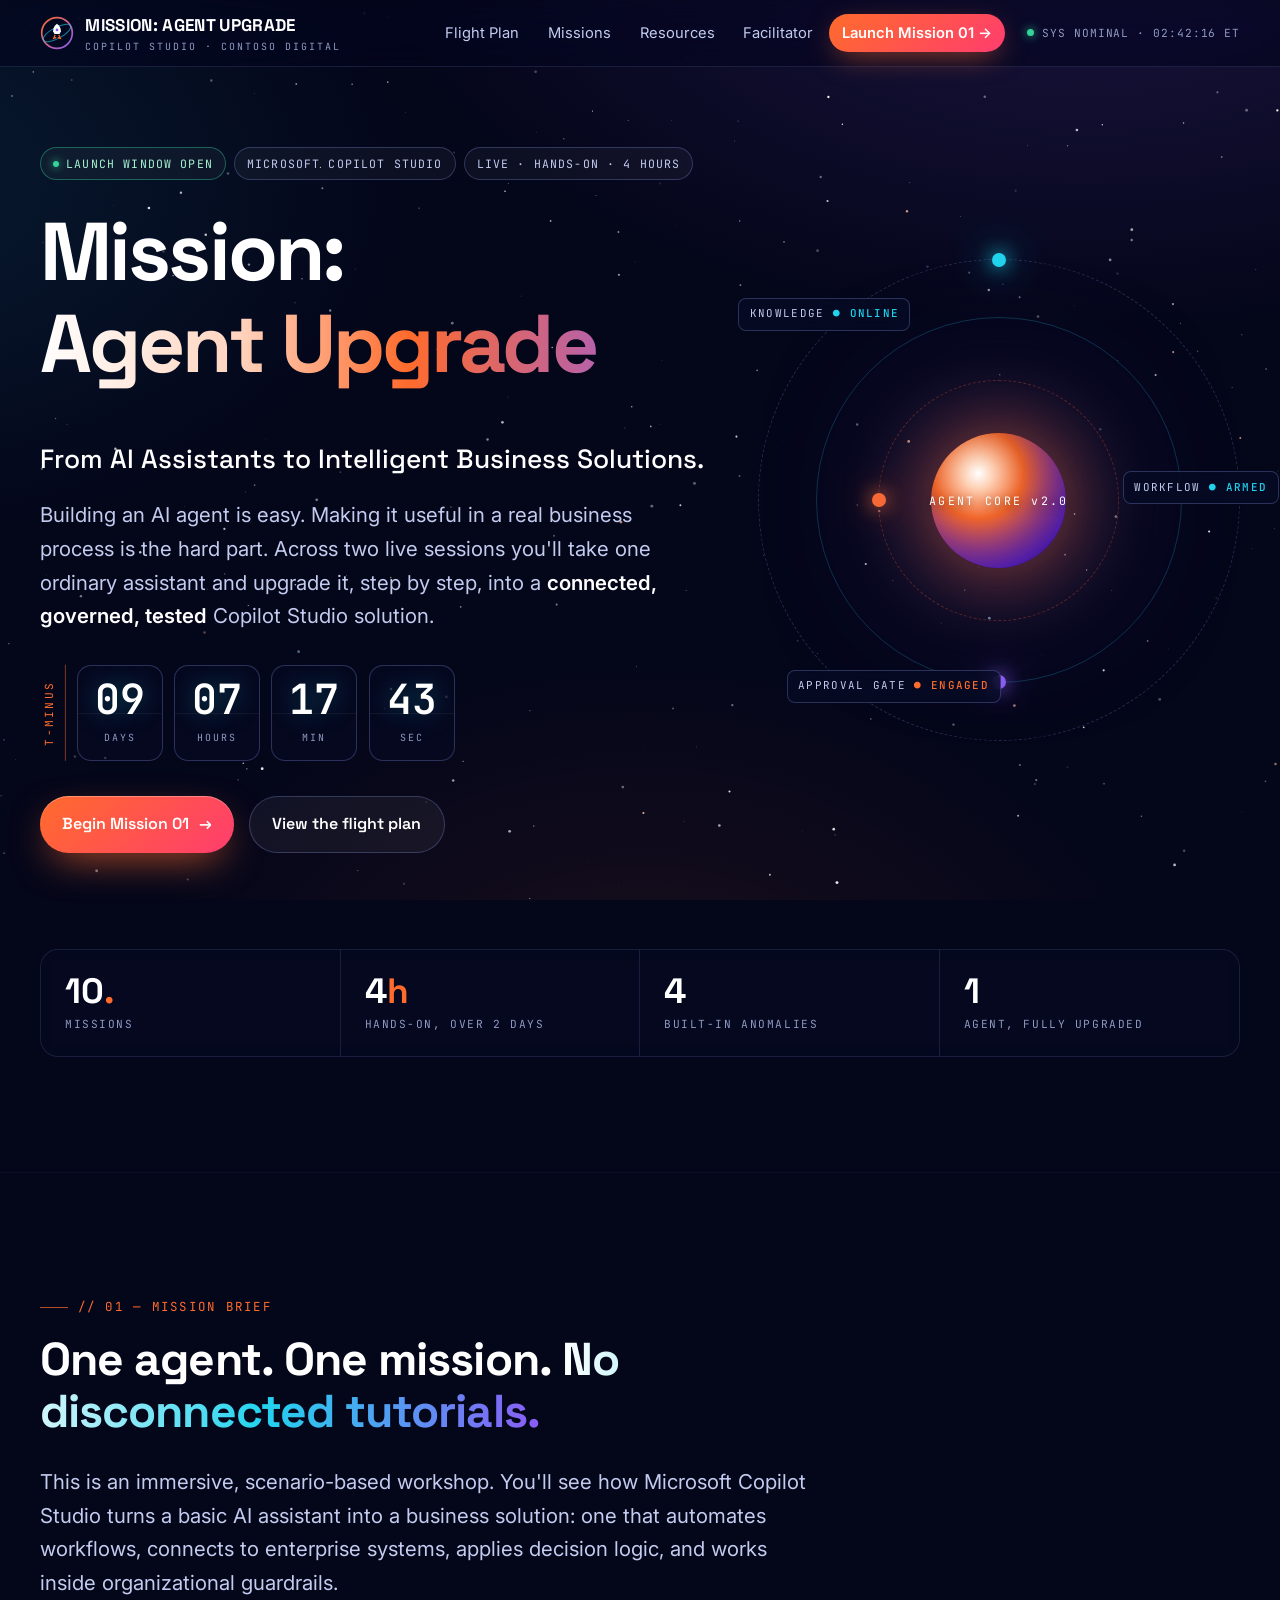
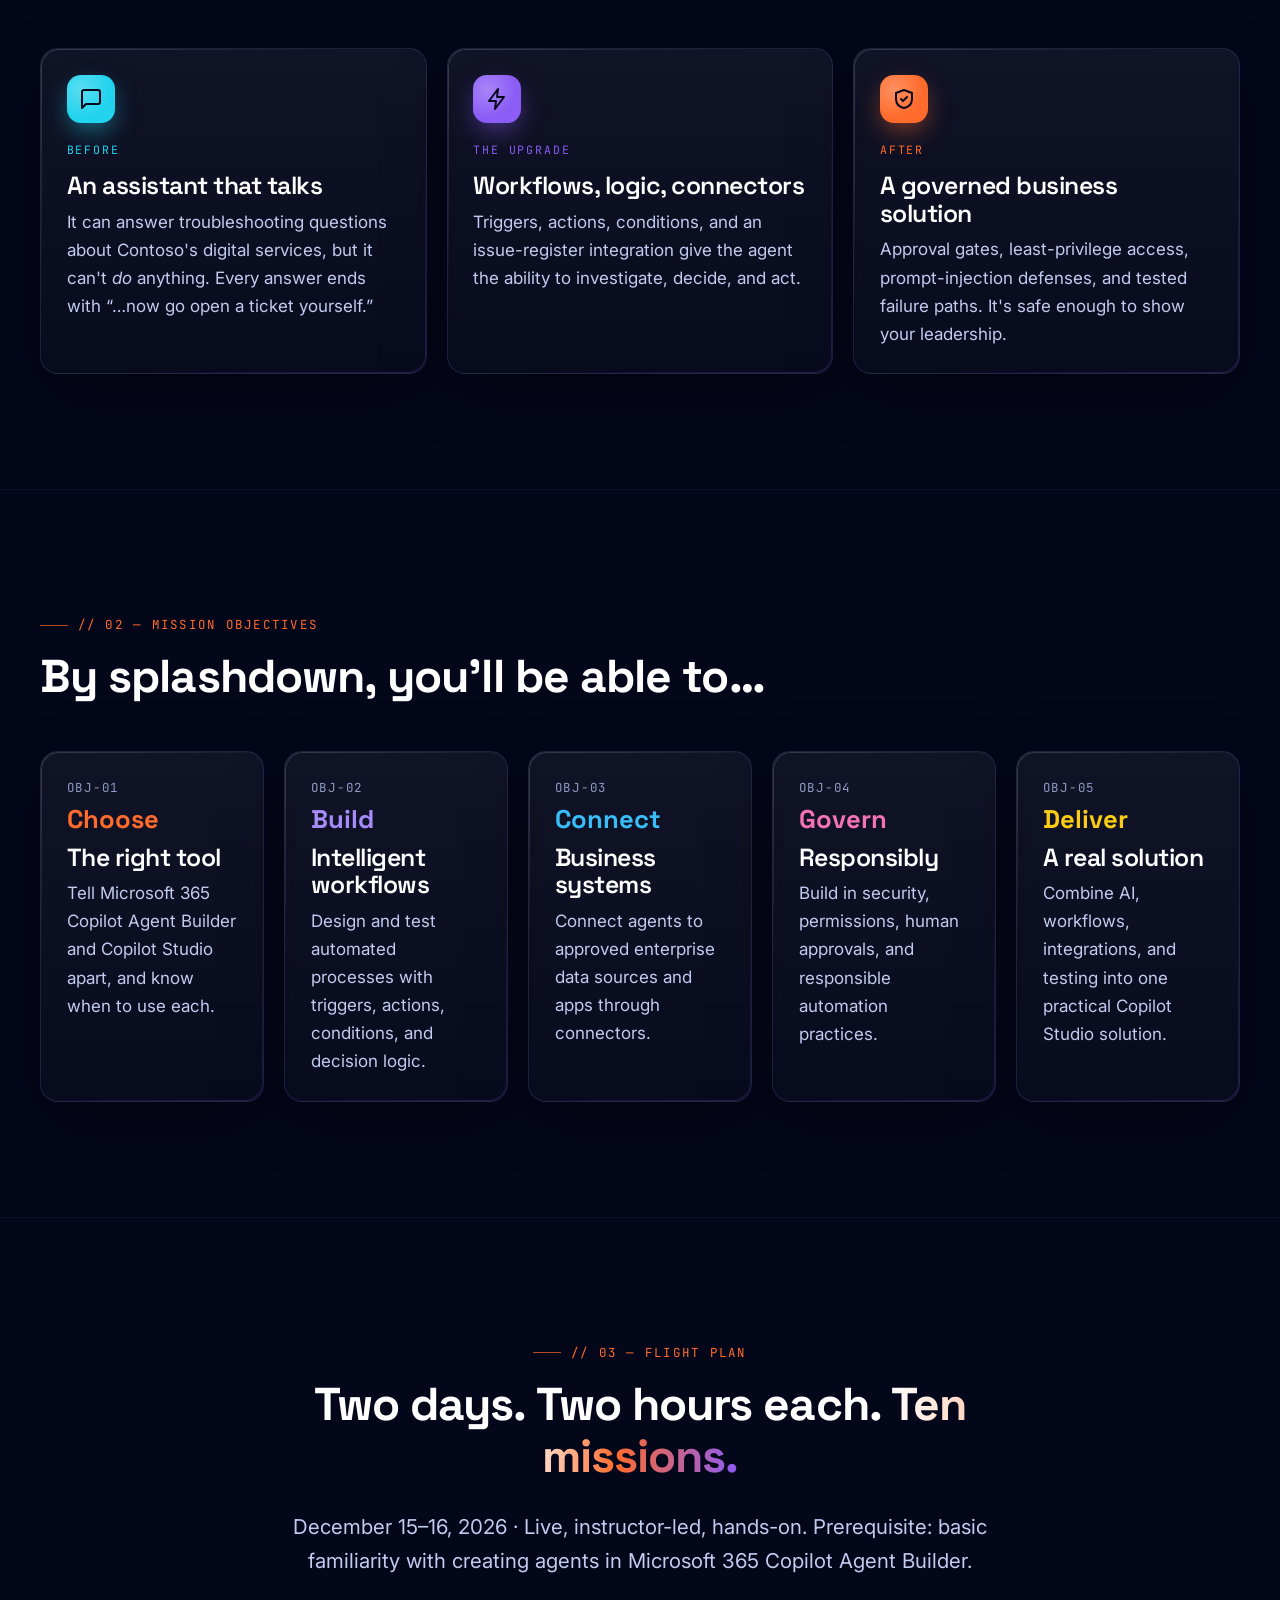
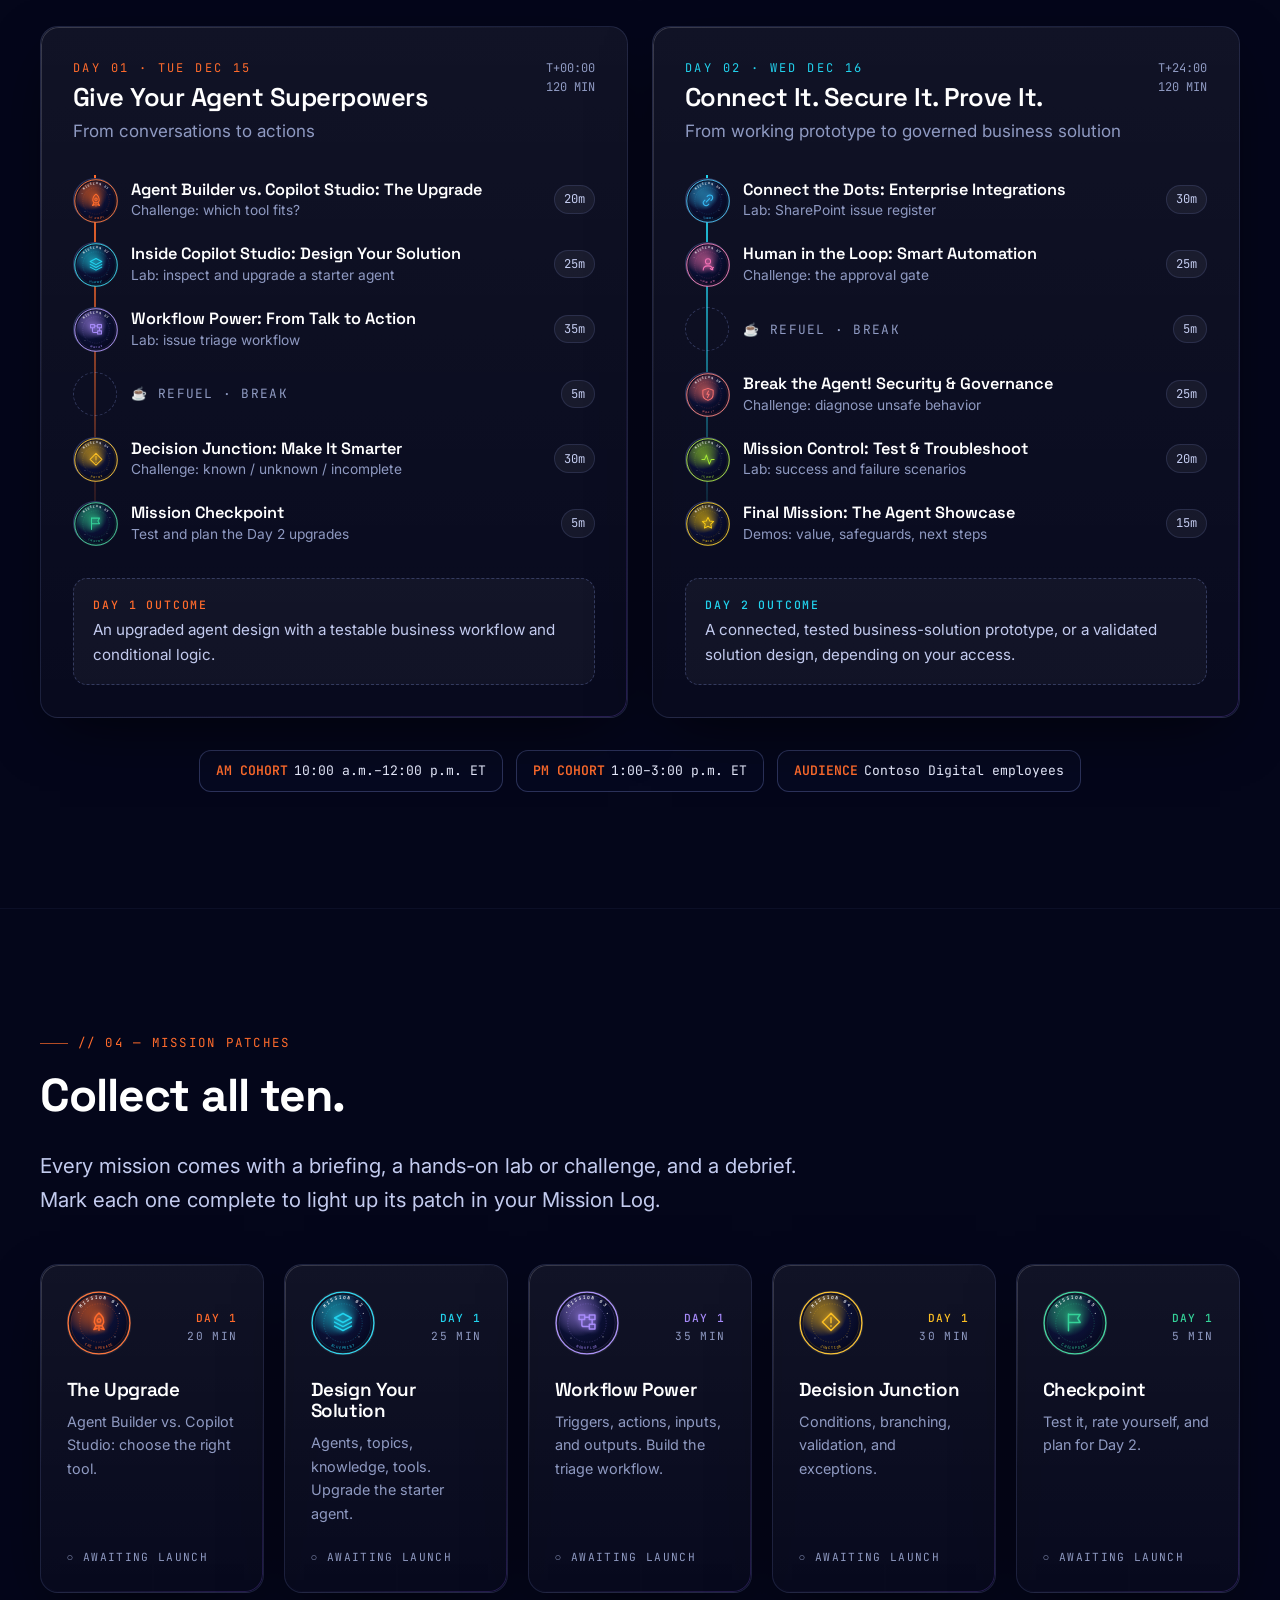
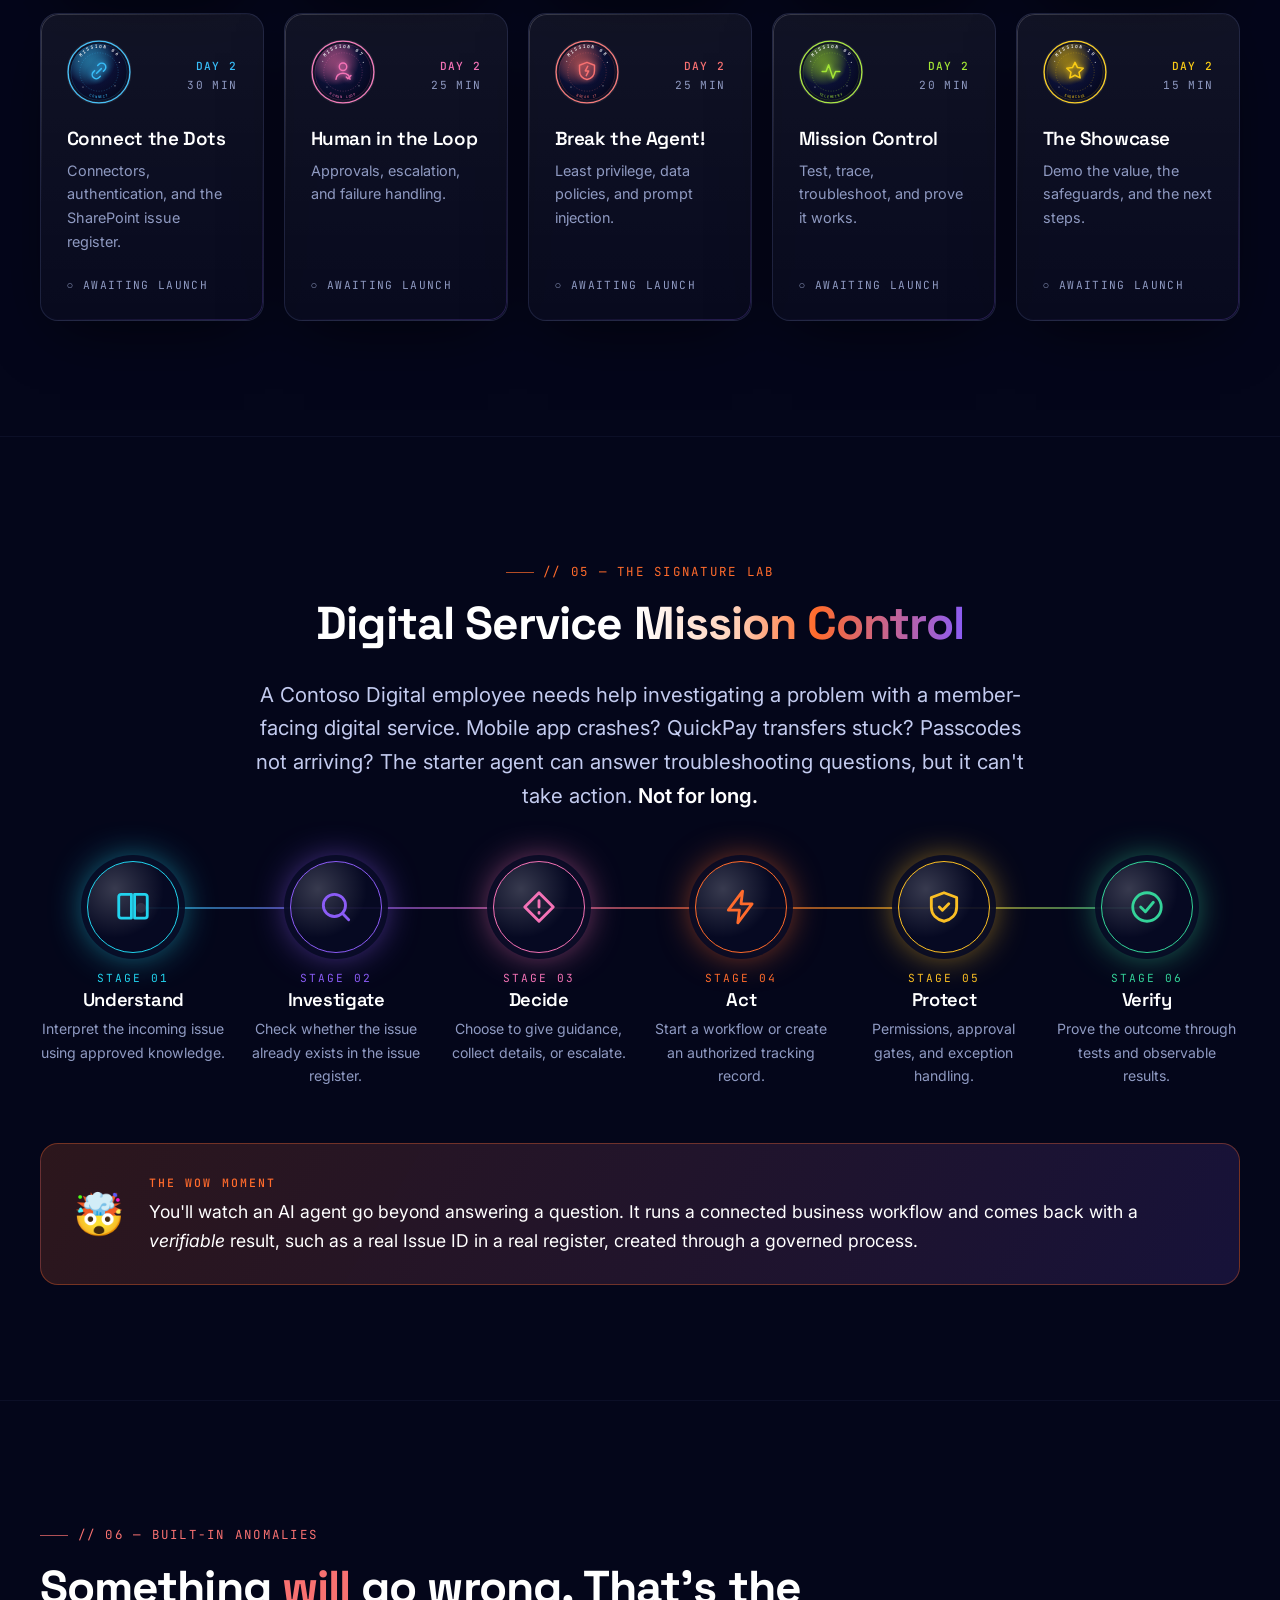
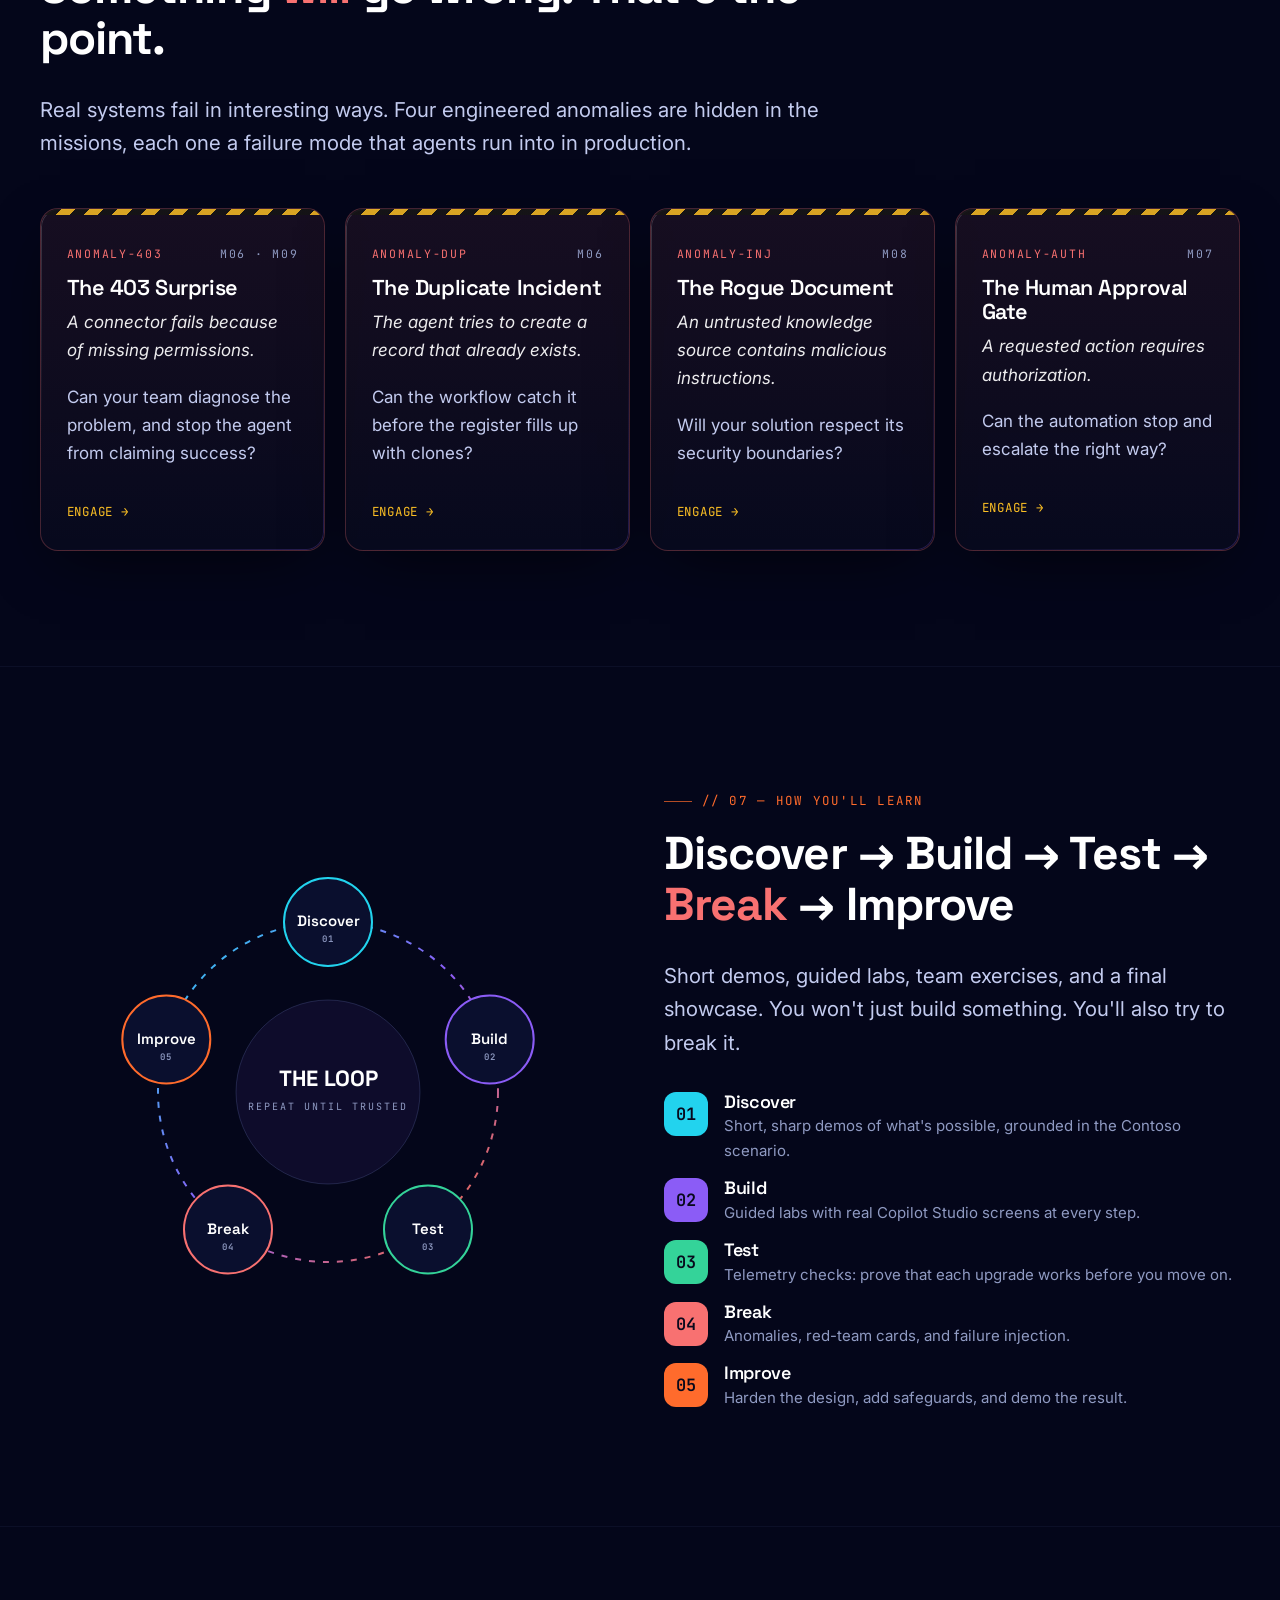
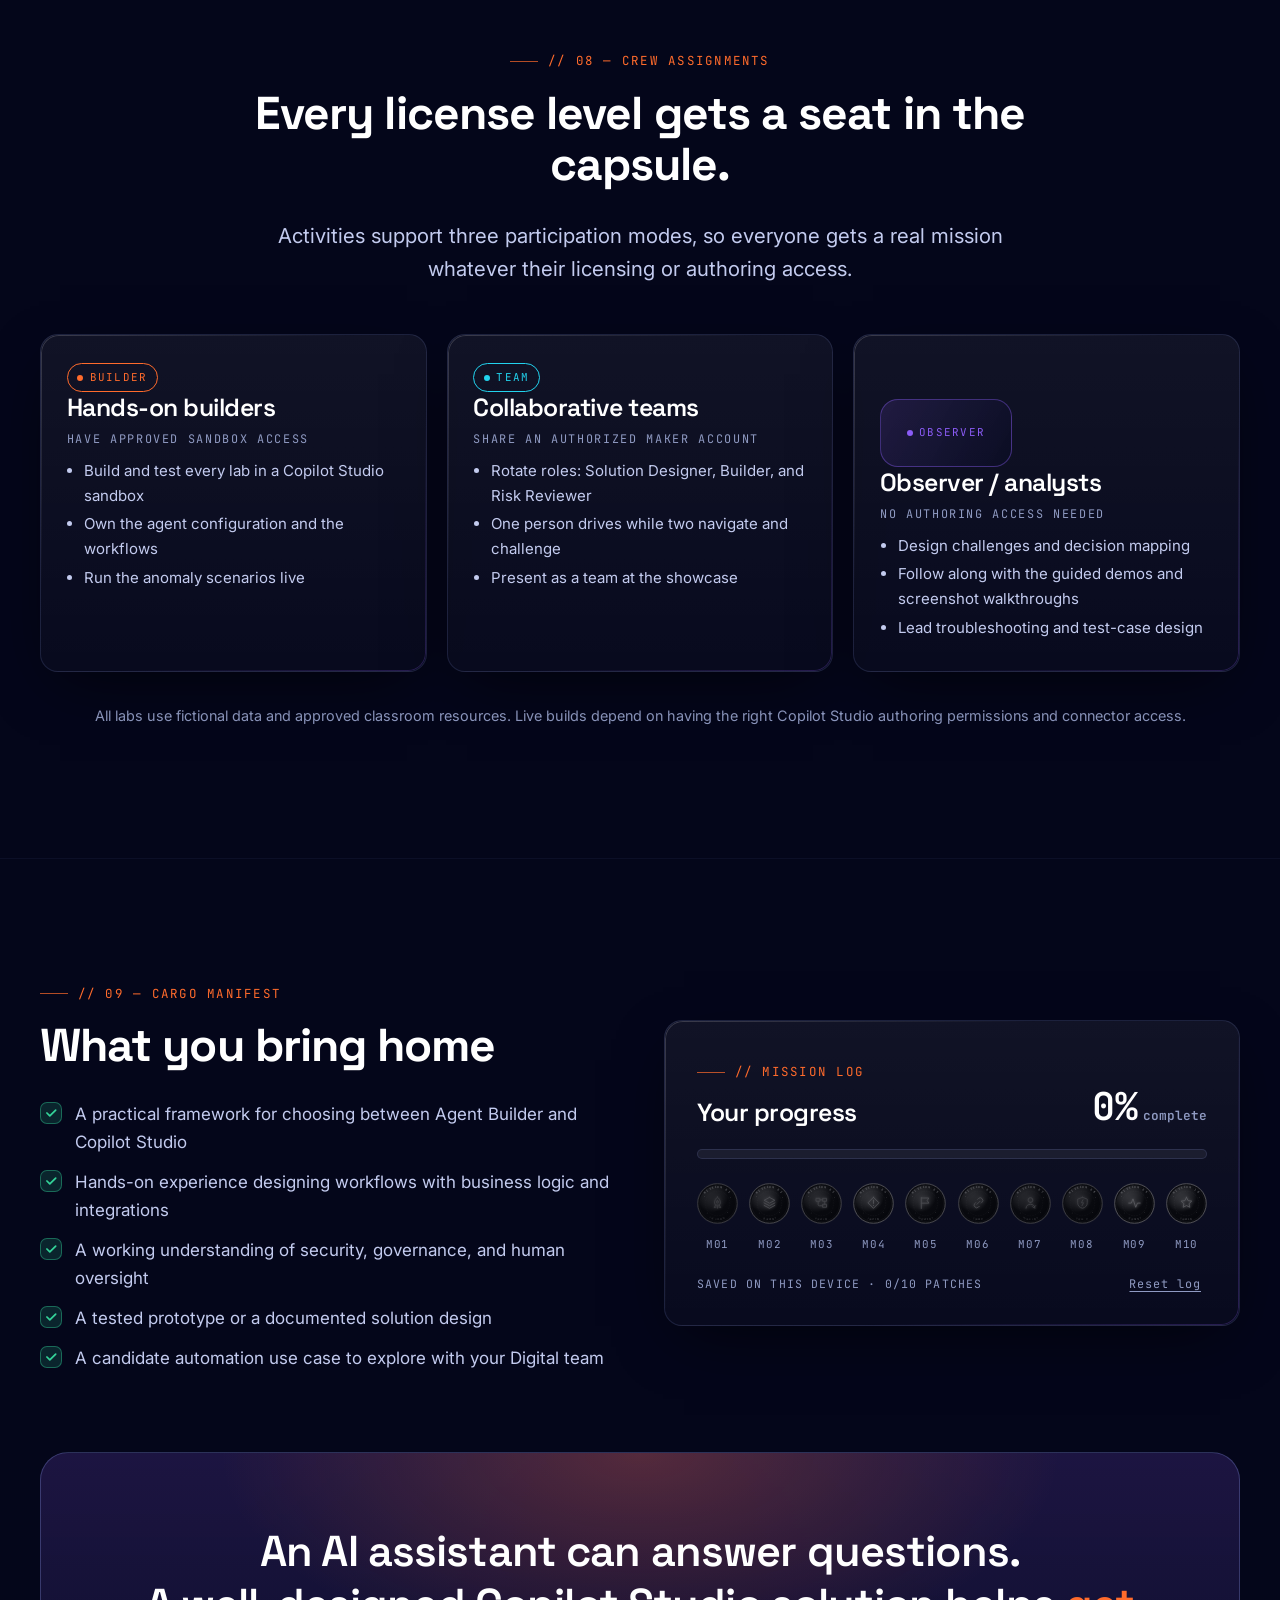
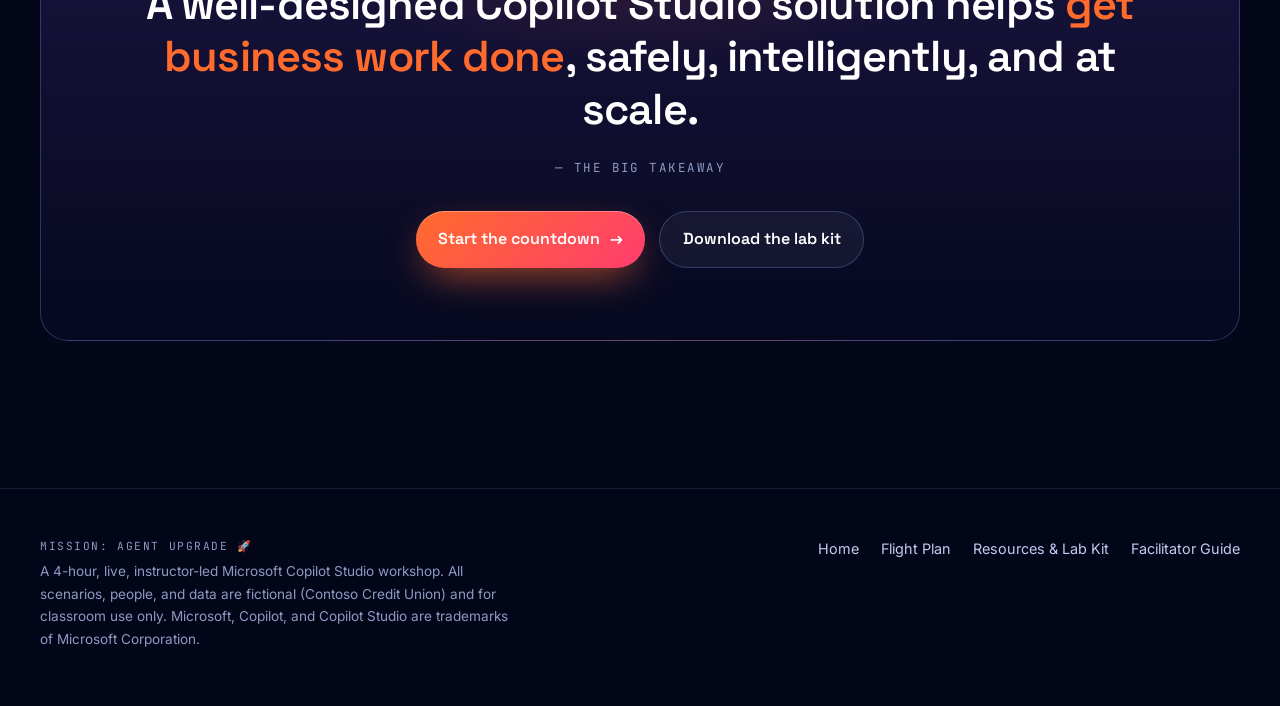
==== index.html @ 7297d904 "Mission: Agent Upgrade - Copilot Studio workshop site with labs, lab kit, and screenshots" ====
<!DOCTYPE html>
<html lang="en" class="no-js">
<head>
<meta charset="utf-8">
<meta name="viewport" content="width=device-width, initial-scale=1">
<title>Mission: Agent Upgrade 🚀 · Microsoft Copilot Studio Workshop</title>
<meta name="description" content="A hands-on, scenario-based Copilot Studio workshop: upgrade a basic AI assistant into a connected, governed business solution.">
<meta property="og:title" content="Mission: Agent Upgrade 🚀 · Microsoft Copilot Studio Workshop">
<meta property="og:description" content="A hands-on, scenario-based Copilot Studio workshop: upgrade a basic AI assistant into a connected, governed business solution.">
<meta property="og:type" content="website">
<meta name="theme-color" content="#04061a">
<link rel="icon" href="assets/img/favicon.svg" type="image/svg+xml">
<link rel="preconnect" href="https://fonts.googleapis.com"><link rel="preconnect" href="https://fonts.gstatic.com" crossorigin><link href="https://fonts.googleapis.com/css2?family=Inter:wght@400;500;600;700&family=JetBrains+Mono:wght@400;500;600&family=Space+Grotesk:wght@500;600;700&display=swap" rel="stylesheet">
<link rel="stylesheet" href="assets/css/style.css">
</head>
<body style="--accent:#ff6b2c">
<a class="skip" href="#main">Skip to content</a>
<canvas id="stars" aria-hidden="true"></canvas>
<header class="topbar"><div class="wrap">
<a class="brand" href="index.html" aria-label="Mission: Agent Upgrade home"><svg viewBox="0 0 40 40" aria-hidden="true"><defs><linearGradient id="bl" x1="0" y1="0" x2="1" y2="1"><stop offset="0" stop-color="#ff6b2c"/><stop offset="1" stop-color="#8b5cf6"/></linearGradient></defs><circle cx="20" cy="20" r="18" fill="none" stroke="url(#bl)" stroke-width="2"/><ellipse cx="20" cy="20" rx="18" ry="6.5" fill="none" stroke="#22d3ee" stroke-opacity=".6" stroke-width="1.2" transform="rotate(-28 20 20)"/><path d="M20 9c3 2 4.6 5.4 4.6 8.8l-1.6 3.4h-6l-1.6-3.4C15.4 14.4 17 11 20 9z" fill="#fff"/><path d="M17.6 22.6 16 26.5l2.6-1M22.4 22.6 24 26.5l-2.6-1" stroke="#ff6b2c" stroke-width="1.4" fill="none" stroke-linecap="round"/><circle cx="20" cy="16.4" r="1.6" fill="#8b5cf6"/></svg>
<span>MISSION: AGENT UPGRADE<small>Copilot Studio · Contoso Digital</small></span></a>
<button class="menu-btn" aria-expanded="false" aria-controls="nav">Menu</button>
<nav class="nav" id="nav"><a href="index.html#flight-plan">Flight Plan</a><a href="index.html#missions">Missions</a><a href="resources.html">Resources</a><a href="facilitator.html">Facilitator</a><a class="cta" href="missions/m01.html">Launch Mission 01 →</a></nav>
<div class="telemetry" aria-hidden="true"><span class="dot"></span><span>SYS NOMINAL</span><span>·</span><span id="met">--:--:-- ET</span></div>
</div></header>
<main id="main">
<!-- ===================== HERO ===================== -->
<section class="hero" id="top">
  <div class="wrap">
    <div>
      <div class="badge-row rv">
        <span class="badge live">Launch window open</span>
        <span class="badge">Microsoft Copilot Studio</span>
        <span class="badge">Live · Hands-on · 4 hours</span>
      </div>
      <h1 class="rv d1"><span class="line">Mission:</span><span class="line grad">Agent Upgrade</span></h1>
      <p class="sub rv d2">From AI Assistants to Intelligent Business Solutions.</p>
      <p class="lead rv d2">Building an AI agent is easy. Making it useful in a real business process is the hard part. Across two live sessions you'll take one ordinary assistant and upgrade it, step by step, into a <strong>connected, governed, tested</strong> Copilot Studio solution.</p>
      <div class="countdown rv d3" aria-label="Countdown to launch, December 15 2026, 10:00 a.m. Eastern">
        <span class="tminus">T-MINUS</span>
        <div class="unit"><span class="num" data-u="d">00</span><span class="lbl">Days</span></div>
        <div class="unit"><span class="num" data-u="h">00</span><span class="lbl">Hours</span></div>
        <div class="unit"><span class="num" data-u="m">00</span><span class="lbl">Min</span></div>
        <div class="unit"><span class="num" data-u="s">00</span><span class="lbl">Sec</span></div>
      </div>
      <div class="btn-row rv d4">
        <a class="btn primary" href="missions/m01.html">Begin Mission 01 <span class="arrow">→</span></a>
        <a class="btn" href="#flight-plan">View the flight plan</a>
      </div>
    </div>
    <div class="hero-visual rv d2" aria-hidden="true">
      <div class="orbit"><span class="sat"></span></div>
      <div class="orbit"><span class="sat"></span></div>
      <div class="orbit"><span class="sat"></span></div>
      <div class="core"></div>
      <div class="core-label">AGENT CORE v2.0</div>
      <div class="hero-tag t1">KNOWLEDGE <b>● ONLINE</b></div>
      <div class="hero-tag t2">WORKFLOW <b>● ARMED</b></div>
      <div class="hero-tag t3">APPROVAL GATE <b>● ENGAGED</b></div>
    </div>
  </div>
</section>

<section class="section" style="padding-top:0">
  <div class="wrap">
    <div class="stats rv">
      <div><div class="big">10<span>.</span></div><div class="lbl">Missions</div></div>
      <div><div class="big">4<span>h</span></div><div class="lbl">Hands-on, over 2 days</div></div>
      <div><div class="big">4</div><div class="lbl">Built-in anomalies</div></div>
      <div><div class="big">1</div><div class="lbl">Agent, fully upgraded</div></div>
    </div>
  </div>
</section>

<!-- ===================== OVERVIEW ===================== -->
<section class="section" id="overview">
  <div class="wrap">
    <div class="sh rv">
      <span class="eyebrow">// 01 — Mission brief</span>
      <h2>One agent. One mission. <span class="grad-cool">No disconnected tutorials.</span></h2>
      <p class="lead">This is an immersive, scenario-based workshop. You'll see how Microsoft Copilot Studio turns a basic AI assistant into a business solution: one that automates workflows, connects to enterprise systems, applies decision logic, and works inside organizational guardrails.</p>
    </div>
    <div class="grid g3">
      <div class="card rv d1" style="--accent:var(--cyan)">
        <div class="icon-chip"><svg viewBox="0 0 24 24" fill="none" stroke="currentColor" stroke-width="2" stroke-linecap="round" stroke-linejoin="round"><path d="M21 15a2 2 0 0 1-2 2H7l-4 4V5a2 2 0 0 1 2-2h14a2 2 0 0 1 2 2z"/></svg></div>
        <span class="kicker">Before</span>
        <h3>An assistant that talks</h3>
        <p>It can answer troubleshooting questions about Contoso's digital services, but it can't <em>do</em> anything. Every answer ends with “…now go open a ticket yourself.”</p>
      </div>
      <div class="card rv d2" style="--accent:var(--violet)">
        <div class="icon-chip"><svg viewBox="0 0 24 24" fill="none" stroke="currentColor" stroke-width="2" stroke-linecap="round" stroke-linejoin="round"><path d="M13 2 4 14h7l-1 8 9-12h-7z"/></svg></div>
        <span class="kicker">The upgrade</span>
        <h3>Workflows, logic, connectors</h3>
        <p>Triggers, actions, conditions, and an issue-register integration give the agent the ability to investigate, decide, and act.</p>
      </div>
      <div class="card rv d3" style="--accent:var(--orange)">
        <div class="icon-chip"><svg viewBox="0 0 24 24" fill="none" stroke="currentColor" stroke-width="2" stroke-linecap="round" stroke-linejoin="round"><path d="M12 3l8 3v6c0 5-3.5 8-8 9-4.5-1-8-4-8-9V6z"/><path d="m9 12 2 2 4-4"/></svg></div>
        <span class="kicker">After</span>
        <h3>A governed business solution</h3>
        <p>Approval gates, least-privilege access, prompt-injection defenses, and tested failure paths. It's safe enough to show your leadership.</p>
      </div>
    </div>
  </div>
</section>

<!-- ===================== OBJECTIVES ===================== -->
<section class="section" id="objectives">
  <div class="wrap">
    <div class="sh rv">
      <span class="eyebrow">// 02 — Mission objectives</span>
      <h2>By splashdown, you'll be able to…</h2>
    </div>
    <div class="grid g5">
      <div class="card objective rv d1" style="--accent:#ff6b2c"><span class="num">OBJ-01</span><span class="verb" style="color:#ff6b2c">Choose</span><h3>The right tool</h3><p>Tell Microsoft 365 Copilot Agent Builder and Copilot Studio apart, and know when to use each.</p></div>
      <div class="card objective rv d2" style="--accent:#a78bfa"><span class="num">OBJ-02</span><span class="verb" style="color:#a78bfa">Build</span><h3>Intelligent workflows</h3><p>Design and test automated processes with triggers, actions, conditions, and decision logic.</p></div>
      <div class="card objective rv d3" style="--accent:#38bdf8"><span class="num">OBJ-03</span><span class="verb" style="color:#38bdf8">Connect</span><h3>Business systems</h3><p>Connect agents to approved enterprise data sources and apps through connectors.</p></div>
      <div class="card objective rv d4" style="--accent:#f472b6"><span class="num">OBJ-04</span><span class="verb" style="color:#f472b6">Govern</span><h3>Responsibly</h3><p>Build in security, permissions, human approvals, and responsible automation practices.</p></div>
      <div class="card objective rv d5" style="--accent:#facc15"><span class="num">OBJ-05</span><span class="verb" style="color:#facc15">Deliver</span><h3>A real solution</h3><p>Combine AI, workflows, integrations, and testing into one practical Copilot Studio solution.</p></div>
    </div>
  </div>
</section>

<!-- ===================== FLIGHT PLAN ===================== -->
<section class="section" id="flight-plan">
  <div class="wrap">
    <div class="sh center rv">
      <span class="eyebrow">// 03 — Flight plan</span>
      <h2>Two days. Two hours each. <span class="grad">Ten missions.</span></h2>
      <p class="lead">December 15–16, 2026 · Live, instructor-led, hands-on. Prerequisite: basic familiarity with creating agents in Microsoft 365 Copilot Agent Builder.</p>
    </div>
    <div class="days">
      <div class="card day rv d1" style="--accent:var(--orange)">
        <div class="day-head"><div><div class="day-num">Day 01 · Tue Dec 15</div><h3>Give Your Agent Superpowers</h3><p class="tagline">From conversations to actions</p></div><div class="day-date">T+00:00<br>120 MIN</div></div>
        <ol class="tl">
          <li data-mission-link="1"><span class="pt" data-patch="1"></span><a href="missions/m01.html">Agent Builder vs. Copilot Studio: The Upgrade<span class="desc">Challenge: which tool fits?</span></a><span class="min">20m</span></li>
          <li data-mission-link="2"><span class="pt" data-patch="2"></span><a href="missions/m02.html">Inside Copilot Studio: Design Your Solution<span class="desc">Lab: inspect and upgrade a starter agent</span></a><span class="min">25m</span></li>
          <li data-mission-link="3"><span class="pt" data-patch="3"></span><a href="missions/m03.html">Workflow Power: From Talk to Action<span class="desc">Lab: issue triage workflow</span></a><span class="min">35m</span></li>
          <li class="brk"><span class="pt"></span><span class="label">☕ Refuel · break</span><span class="min">5m</span></li>
          <li data-mission-link="4"><span class="pt" data-patch="4"></span><a href="missions/m04.html">Decision Junction: Make It Smarter<span class="desc">Challenge: known / unknown / incomplete</span></a><span class="min">30m</span></li>
          <li data-mission-link="5"><span class="pt" data-patch="5"></span><a href="missions/m05.html">Mission Checkpoint<span class="desc">Test and plan the Day 2 upgrades</span></a><span class="min">5m</span></li>
        </ol>
        <div class="outcome"><b>Day 1 outcome</b>An upgraded agent design with a testable business workflow and conditional logic.</div>
      </div>
      <div class="card day rv d2" style="--accent:var(--cyan)">
        <div class="day-head"><div><div class="day-num">Day 02 · Wed Dec 16</div><h3>Connect It. Secure It. Prove It.</h3><p class="tagline">From working prototype to governed business solution</p></div><div class="day-date">T+24:00<br>120 MIN</div></div>
        <ol class="tl">
          <li data-mission-link="6"><span class="pt" data-patch="6"></span><a href="missions/m06.html">Connect the Dots: Enterprise Integrations<span class="desc">Lab: SharePoint issue register</span></a><span class="min">30m</span></li>
          <li data-mission-link="7"><span class="pt" data-patch="7"></span><a href="missions/m07.html">Human in the Loop: Smart Automation<span class="desc">Challenge: the approval gate</span></a><span class="min">25m</span></li>
          <li class="brk"><span class="pt"></span><span class="label">☕ Refuel · break</span><span class="min">5m</span></li>
          <li data-mission-link="8"><span class="pt" data-patch="8"></span><a href="missions/m08.html">Break the Agent! Security &amp; Governance<span class="desc">Challenge: diagnose unsafe behavior</span></a><span class="min">25m</span></li>
          <li data-mission-link="9"><span class="pt" data-patch="9"></span><a href="missions/m09.html">Mission Control: Test &amp; Troubleshoot<span class="desc">Lab: success and failure scenarios</span></a><span class="min">20m</span></li>
          <li data-mission-link="10"><span class="pt" data-patch="10"></span><a href="missions/m10.html">Final Mission: The Agent Showcase<span class="desc">Demos: value, safeguards, next steps</span></a><span class="min">15m</span></li>
        </ol>
        <div class="outcome"><b>Day 2 outcome</b>A connected, tested business-solution prototype, or a validated solution design, depending on your access.</div>
      </div>
    </div>
    <div class="cohorts rv">
      <span class="cohort"><b>AM COHORT</b>10:00 a.m.–12:00 p.m. ET</span>
      <span class="cohort"><b>PM COHORT</b>1:00–3:00 p.m. ET</span>
      <span class="cohort"><b>AUDIENCE</b>Contoso Digital employees</span>
    </div>
  </div>
</section>

<!-- ===================== MISSIONS GRID ===================== -->
<section class="section" id="missions">
  <div class="wrap">
    <div class="sh rv">
      <span class="eyebrow">// 04 — Mission patches</span>
      <h2>Collect all ten.</h2>
      <p class="lead">Every mission comes with a briefing, a hands-on lab or challenge, and a debrief. Mark each one complete to light up its patch in your Mission Log.</p>
    </div>
    <div class="grid g5">
      <a class="card hover mcard rv d1" data-mission-link="1" style="--c:#ff6b2c" href="missions/m01.html"><div class="top"><span data-patch="1"></span><span class="meta"><b>Day 1</b>20 min</span></div><h3>The Upgrade</h3><p>Agent Builder vs. Copilot Studio: choose the right tool.</p><span class="state">○ AWAITING LAUNCH</span></a>
      <a class="card hover mcard rv d2" data-mission-link="2" style="--c:#22d3ee" href="missions/m02.html"><div class="top"><span data-patch="2"></span><span class="meta"><b>Day 1</b>25 min</span></div><h3>Design Your Solution</h3><p>Agents, topics, knowledge, tools. Upgrade the starter agent.</p><span class="state">○ AWAITING LAUNCH</span></a>
      <a class="card hover mcard rv d3" data-mission-link="3" style="--c:#a78bfa" href="missions/m03.html"><div class="top"><span data-patch="3"></span><span class="meta"><b>Day 1</b>35 min</span></div><h3>Workflow Power</h3><p>Triggers, actions, inputs, and outputs. Build the triage workflow.</p><span class="state">○ AWAITING LAUNCH</span></a>
      <a class="card hover mcard rv d4" data-mission-link="4" style="--c:#fbbf24" href="missions/m04.html"><div class="top"><span data-patch="4"></span><span class="meta"><b>Day 1</b>30 min</span></div><h3>Decision Junction</h3><p>Conditions, branching, validation, and exceptions.</p><span class="state">○ AWAITING LAUNCH</span></a>
      <a class="card hover mcard rv d5" data-mission-link="5" style="--c:#34d399" href="missions/m05.html"><div class="top"><span data-patch="5"></span><span class="meta"><b>Day 1</b>5 min</span></div><h3>Checkpoint</h3><p>Test it, rate yourself, and plan for Day 2.</p><span class="state">○ AWAITING LAUNCH</span></a>
      <a class="card hover mcard rv d1" data-mission-link="6" style="--c:#38bdf8" href="missions/m06.html"><div class="top"><span data-patch="6"></span><span class="meta"><b>Day 2</b>30 min</span></div><h3>Connect the Dots</h3><p>Connectors, authentication, and the SharePoint issue register.</p><span class="state">○ AWAITING LAUNCH</span></a>
      <a class="card hover mcard rv d2" data-mission-link="7" style="--c:#f472b6" href="missions/m07.html"><div class="top"><span data-patch="7"></span><span class="meta"><b>Day 2</b>25 min</span></div><h3>Human in the Loop</h3><p>Approvals, escalation, and failure handling.</p><span class="state">○ AWAITING LAUNCH</span></a>
      <a class="card hover mcard rv d3" data-mission-link="8" style="--c:#f87171" href="missions/m08.html"><div class="top"><span data-patch="8"></span><span class="meta"><b>Day 2</b>25 min</span></div><h3>Break the Agent!</h3><p>Least privilege, data policies, and prompt injection.</p><span class="state">○ AWAITING LAUNCH</span></a>
      <a class="card hover mcard rv d4" data-mission-link="9" style="--c:#a3e635" href="missions/m09.html"><div class="top"><span data-patch="9"></span><span class="meta"><b>Day 2</b>20 min</span></div><h3>Mission Control</h3><p>Test, trace, troubleshoot, and prove it works.</p><span class="state">○ AWAITING LAUNCH</span></a>
      <a class="card hover mcard rv d5" data-mission-link="10" style="--c:#facc15" href="missions/m10.html"><div class="top"><span data-patch="10"></span><span class="meta"><b>Day 2</b>15 min</span></div><h3>The Showcase</h3><p>Demo the value, the safeguards, and the next steps.</p><span class="state">○ AWAITING LAUNCH</span></a>
    </div>
  </div>
</section>

<!-- ===================== SIGNATURE LAB ===================== -->
<section class="section" id="signature-lab">
  <div class="wrap">
    <div class="sh center rv">
      <span class="eyebrow">// 05 — The signature lab</span>
      <h2>Digital Service <span class="grad">Mission Control</span></h2>
      <p class="lead">A Contoso Digital employee needs help investigating a problem with a member-facing digital service. Mobile app crashes? QuickPay transfers stuck? Passcodes not arriving? The starter agent can answer troubleshooting questions, but it can't take action. <strong>Not for long.</strong></p>
    </div>
    <div class="path">
      <div class="stage rv d1" style="--c:#22d3ee"><div class="orb"><svg viewBox="0 0 24 24" fill="none" stroke="currentColor" stroke-width="1.8" stroke-linecap="round" stroke-linejoin="round"><path d="M3 5.5A1.5 1.5 0 0 1 4.5 4H11v15H4.5A1.5 1.5 0 0 1 3 17.5zM21 5.5A1.5 1.5 0 0 0 19.5 4H13v15h6.5a1.5 1.5 0 0 0 1.5-1.5z"/></svg></div><div class="n">STAGE 01</div><h4>Understand</h4><p>Interpret the incoming issue using approved knowledge.</p></div>
      <div class="stage rv d2" style="--c:#8b5cf6"><div class="orb"><svg viewBox="0 0 24 24" fill="none" stroke="currentColor" stroke-width="1.8" stroke-linecap="round"><circle cx="11" cy="11" r="7"/><path d="m20 20-4-4"/></svg></div><div class="n">STAGE 02</div><h4>Investigate</h4><p>Check whether the issue already exists in the issue register.</p></div>
      <div class="stage rv d3" style="--c:#f472b6"><div class="orb"><svg viewBox="0 0 24 24" fill="none" stroke="currentColor" stroke-width="1.8" stroke-linejoin="round"><path d="M12 3l9 9-9 9-9-9z"/><path d="M12 8v4M12 15.5v.5" stroke-linecap="round"/></svg></div><div class="n">STAGE 03</div><h4>Decide</h4><p>Choose to give guidance, collect details, or escalate.</p></div>
      <div class="stage rv d4" style="--c:#ff6b2c"><div class="orb"><svg viewBox="0 0 24 24" fill="none" stroke="currentColor" stroke-width="1.8" stroke-linejoin="round"><path d="M13 2 4 14h7l-1 8 9-12h-7z"/></svg></div><div class="n">STAGE 04</div><h4>Act</h4><p>Start a workflow or create an authorized tracking record.</p></div>
      <div class="stage rv d5" style="--c:#fbbf24"><div class="orb"><svg viewBox="0 0 24 24" fill="none" stroke="currentColor" stroke-width="1.8" stroke-linecap="round" stroke-linejoin="round"><path d="M12 3l8 3v6c0 5-3.5 8-8 9-4.5-1-8-4-8-9V6z"/><path d="m9 12 2 2 4-4"/></svg></div><div class="n">STAGE 05</div><h4>Protect</h4><p>Permissions, approval gates, and exception handling.</p></div>
      <div class="stage rv d5" style="--c:#34d399"><div class="orb"><svg viewBox="0 0 24 24" fill="none" stroke="currentColor" stroke-width="1.8" stroke-linecap="round" stroke-linejoin="round"><circle cx="12" cy="12" r="9"/><path d="m8 12 3 3 5-6"/></svg></div><div class="n">STAGE 06</div><h4>Verify</h4><p>Prove the outcome through tests and observable results.</p></div>
    </div>
    <div class="wow rv">
      <div class="burst" aria-hidden="true">🤯</div>
      <p><b>THE WOW MOMENT</b>You'll watch an AI agent go beyond answering a question. It runs a connected business workflow and comes back with a <em>verifiable</em> result, such as a real Issue ID in a real register, created through a governed process.</p>
    </div>
  </div>
</section>

<!-- ===================== ANOMALIES ===================== -->
<section class="section" id="anomalies">
  <div class="wrap">
    <div class="sh rv">
      <span class="eyebrow" style="color:var(--red)">// 06 — Built-in anomalies</span>
      <h2>Something <span style="color:var(--red)">will</span> go wrong. That's the point.</h2>
      <p class="lead">Real systems fail in interesting ways. Four engineered anomalies are hidden in the missions, each one a failure mode that agents run into in production.</p>
    </div>
    <div class="grid g4">
      <a class="card hover anomaly rv d1" href="missions/m09.html#anomaly-403"><span class="hazard"></span><div class="code"><span>ANOMALY-403</span><span>M06 · M09</span></div><h3>The 403 Surprise</h3><p class="q">A connector fails because of missing permissions.</p><p>Can your team diagnose the problem, and stop the agent from claiming success?</p><span class="go">ENGAGE →</span></a>
      <a class="card hover anomaly rv d2" href="missions/m06.html#anomaly-duplicate"><span class="hazard"></span><div class="code"><span>ANOMALY-DUP</span><span>M06</span></div><h3>The Duplicate Incident</h3><p class="q">The agent tries to create a record that already exists.</p><p>Can the workflow catch it before the register fills up with clones?</p><span class="go">ENGAGE →</span></a>
      <a class="card hover anomaly rv d3" href="missions/m08.html#anomaly-rogue"><span class="hazard"></span><div class="code"><span>ANOMALY-INJ</span><span>M08</span></div><h3>The Rogue Document</h3><p class="q">An untrusted knowledge source contains malicious instructions.</p><p>Will your solution respect its security boundaries?</p><span class="go">ENGAGE →</span></a>
      <a class="card hover anomaly rv d4" href="missions/m07.html#anomaly-approval"><span class="hazard"></span><div class="code"><span>ANOMALY-AUTH</span><span>M07</span></div><h3>The Human Approval Gate</h3><p class="q">A requested action requires authorization.</p><p>Can the automation stop and escalate the right way?</p><span class="go">ENGAGE →</span></a>
    </div>
  </div>
</section>

<!-- ===================== METHOD LOOP ===================== -->
<section class="section" id="method">
  <div class="wrap loop-wrap">
    <div class="loop rv" aria-hidden="true">
      <svg viewBox="0 0 460 460">
        <defs><linearGradient id="loopgrad" x1="0" y1="0" x2="1" y2="1"><stop offset="0" stop-color="#22d3ee"/><stop offset=".5" stop-color="#8b5cf6"/><stop offset="1" stop-color="#ff6b2c"/></linearGradient></defs>
        <circle class="ring" cx="230" cy="230" r="170"/>
        <circle cx="230" cy="230" r="92" fill="rgba(139,92,246,.08)" stroke="rgba(150,170,255,.18)"/>
        <text x="230" y="224" text-anchor="middle" font-family="Space Grotesk" font-weight="700" font-size="22" fill="#fff">THE LOOP</text>
        <text x="230" y="248" text-anchor="middle" font-family="JetBrains Mono" font-size="10" letter-spacing="2" fill="#8f9ac2">REPEAT UNTIL TRUSTED</text>
        <g class="node"><circle cx="230" cy="60" r="44" stroke="#22d3ee"/><text x="230" y="64">Discover</text><text class="sub" x="230" y="80">01</text></g>
        <g class="node"><circle cx="391.7" cy="177.5" r="44" stroke="#8b5cf6"/><text x="391.7" y="181.5">Build</text><text class="sub" x="391.7" y="197.5">02</text></g>
        <g class="node"><circle cx="330" cy="367.5" r="44" stroke="#34d399"/><text x="330" y="371.5">Test</text><text class="sub" x="330" y="387.5">03</text></g>
        <g class="node"><circle cx="130" cy="367.5" r="44" stroke="#f87171"/><text x="130" y="371.5">Break</text><text class="sub" x="130" y="387.5">04</text></g>
        <g class="node"><circle cx="68.3" cy="177.5" r="44" stroke="#ff6b2c"/><text x="68.3" y="181.5">Improve</text><text class="sub" x="68.3" y="197.5">05</text></g>
      </svg>
    </div>
    <div>
      <div class="sh rv" style="margin-bottom:2rem">
        <span class="eyebrow">// 07 — How you'll learn</span>
        <h2>Discover → Build → Test → <span style="color:var(--red)">Break</span> → Improve</h2>
        <p class="lead">Short demos, guided labs, team exercises, and a final showcase. You won't just build something. You'll also try to break it.</p>
      </div>
      <ul class="loop-list">
        <li class="rv d1"><span class="n" style="--c:#22d3ee">01</span><div><h4>Discover</h4><p>Short, sharp demos of what's possible, grounded in the Contoso scenario.</p></div></li>
        <li class="rv d2"><span class="n" style="--c:#8b5cf6">02</span><div><h4>Build</h4><p>Guided labs with real Copilot Studio screens at every step.</p></div></li>
        <li class="rv d3"><span class="n" style="--c:#34d399">03</span><div><h4>Test</h4><p>Telemetry checks: prove that each upgrade works before you move on.</p></div></li>
        <li class="rv d4"><span class="n" style="--c:#f87171">04</span><div><h4>Break</h4><p>Anomalies, red-team cards, and failure injection.</p></div></li>
        <li class="rv d5"><span class="n" style="--c:#ff6b2c">05</span><div><h4>Improve</h4><p>Harden the design, add safeguards, and demo the result.</p></div></li>
      </ul>
    </div>
  </div>
</section>

<!-- ===================== MODES ===================== -->
<section class="section" id="modes">
  <div class="wrap">
    <div class="sh center rv">
      <span class="eyebrow">// 08 — Crew assignments</span>
      <h2>Every license level gets a seat in the capsule.</h2>
      <p class="lead">Activities support three participation modes, so everyone gets a real mission whatever their licensing or authoring access.</p>
    </div>
    <div class="grid g3">
      <div class="card mode rv d1" style="--accent:var(--orange)"><span class="mode-badge builder">Builder</span><h3>Hands-on builders</h3><div class="who">Have approved sandbox access</div><ul><li>Build and test every lab in a Copilot Studio sandbox</li><li>Own the agent configuration and the workflows</li><li>Run the anomaly scenarios live</li></ul></div>
      <div class="card mode rv d2" style="--accent:var(--cyan)"><span class="mode-badge team">Team</span><h3>Collaborative teams</h3><div class="who">Share an authorized maker account</div><ul><li>Rotate roles: Solution Designer, Builder, and Risk Reviewer</li><li>One person drives while two navigate and challenge</li><li>Present as a team at the showcase</li></ul></div>
      <div class="card mode rv d3" style="--accent:var(--violet)"><span class="mode-badge observer">Observer</span><h3>Observer / analysts</h3><div class="who">No authoring access needed</div><ul><li>Design challenges and decision mapping</li><li>Follow along with the guided demos and screenshot walkthroughs</li><li>Lead troubleshooting and test-case design</li></ul></div>
    </div>
    <p class="center muted rv" style="margin-top:2rem;font-size:.9rem">All labs use fictional data and approved classroom resources. Live builds depend on having the right Copilot Studio authoring permissions and connector access.</p>
  </div>
</section>

<!-- ===================== TAKEAWAYS ===================== -->
<section class="section" id="takeaways">
  <div class="wrap">
    <div class="grid g2" style="align-items:center;gap:3rem">
      <div class="rv">
        <span class="eyebrow">// 09 — Cargo manifest</span>
        <h2>What you bring home</h2>
        <ul class="checklist">
          <li>A practical framework for choosing between Agent Builder and Copilot Studio</li>
          <li>Hands-on experience designing workflows with business logic and integrations</li>
          <li>A working understanding of security, governance, and human oversight</li>
          <li>A tested prototype or a documented solution design</li>
          <li>A candidate automation use case to explore with your Digital team</li>
        </ul>
      </div>
      <div class="card mlog rv d2" id="mission-log">
        <div class="mlog-head"><div><span class="eyebrow">// Mission log</span><h3>Your progress</h3></div><div class="pct"><span data-progress-pct>0</span>%<small>complete</small></div></div>
        <div class="bar"><i data-progress-bar></i></div>
        <div class="mlog-grid">
          <a href="missions/m01.html" data-mission-link="1"><span data-patch="1"></span>M01</a>
          <a href="missions/m02.html" data-mission-link="2"><span data-patch="2"></span>M02</a>
          <a href="missions/m03.html" data-mission-link="3"><span data-patch="3"></span>M03</a>
          <a href="missions/m04.html" data-mission-link="4"><span data-patch="4"></span>M04</a>
          <a href="missions/m05.html" data-mission-link="5"><span data-patch="5"></span>M05</a>
          <a href="missions/m06.html" data-mission-link="6"><span data-patch="6"></span>M06</a>
          <a href="missions/m07.html" data-mission-link="7"><span data-patch="7"></span>M07</a>
          <a href="missions/m08.html" data-mission-link="8"><span data-patch="8"></span>M08</a>
          <a href="missions/m09.html" data-mission-link="9"><span data-patch="9"></span>M09</a>
          <a href="missions/m10.html" data-mission-link="10"><span data-patch="10"></span>M10</a>
        </div>
        <div class="mlog-actions"><span class="muted mono" style="font-size:.72rem;letter-spacing:.1em">SAVED ON THIS DEVICE · <span data-progress-count>0</span>/10 PATCHES</span><button class="linkbtn" data-reset-progress>Reset log</button></div>
      </div>
    </div>
    <div class="quote rv" style="margin-top:5rem">
      <blockquote>An AI assistant can answer questions.<br>A well-designed Copilot Studio solution helps <em>get business work done</em>, safely, intelligently, and at scale.</blockquote>
      <cite>— The big takeaway</cite>
      <div class="btn-row" style="justify-content:center;margin-top:2rem"><a class="btn primary" href="missions/m01.html">Start the countdown <span class="arrow">→</span></a><a class="btn" href="resources.html">Download the lab kit</a></div>
    </div>
  </div>
</section>

</main>
<footer class="footer"><div class="wrap">
<div><div class="sig">Mission: Agent Upgrade 🚀</div><p>A 4-hour, live, instructor-led Microsoft Copilot Studio workshop. All scenarios, people, and data are fictional (Contoso Credit Union) and for classroom use only. Microsoft, Copilot, and Copilot Studio are trademarks of Microsoft Corporation.</p></div>
<nav aria-label="Footer"><a href="index.html">Home</a><a href="index.html#flight-plan">Flight Plan</a><a href="resources.html">Resources & Lab Kit</a><a href="facilitator.html">Facilitator Guide</a></nav>
</div></footer>
<script src="assets/js/main.js"></script>
</body>
</html>
---- assets/css/style.css ----
/* ==========================================================================
   MISSION: AGENT UPGRADE — design system
   Deep-space mission-control aesthetic. No build step.
   ========================================================================== */
:root{
  --bg:#04061a;
  --bg-2:#070b24;
  --bg-3:#0c1236;
  --panel:rgba(255,255,255,.035);
  --panel-2:rgba(255,255,255,.06);
  --line:rgba(150,170,255,.14);
  --line-2:rgba(150,170,255,.26);
  --text:#e8ecff;
  --text-2:#c3cbef;
  --muted:#8f9ac2;
  --orange:#ff6b2c;
  --orange-2:#ff9a5c;
  --cyan:#22d3ee;
  --violet:#8b5cf6;
  --pink:#f472b6;
  --green:#34d399;
  --amber:#fbbf24;
  --red:#f87171;
  --accent:var(--orange);
  --radius:18px;
  --radius-sm:12px;
  --shadow:0 20px 60px -20px rgba(0,0,0,.7);
  --glow:0 0 0 1px rgba(255,255,255,.04), 0 30px 80px -30px rgba(139,92,246,.45);
  --display:"Space Grotesk",ui-sans-serif,system-ui,sans-serif;
  --body:"Inter",ui-sans-serif,system-ui,-apple-system,"Segoe UI",sans-serif;
  --mono:"JetBrains Mono",ui-monospace,SFMono-Regular,Menlo,monospace;
  --maxw:1200px;
}
*,*::before,*::after{box-sizing:border-box}
html{scroll-behavior:smooth;-webkit-text-size-adjust:100%}
body{
  margin:0;background:var(--bg);color:var(--text);font-family:var(--body);
  font-size:17px;line-height:1.65;overflow-x:hidden;
  background-image:
    radial-gradient(1200px 700px at 85% -10%, rgba(139,92,246,.18), transparent 60%),
    radial-gradient(900px 600px at -10% 20%, rgba(34,211,238,.10), transparent 60%),
    radial-gradient(900px 700px at 50% 120%, rgba(255,107,44,.10), transparent 60%);
  background-attachment:fixed;
}
img{max-width:100%;display:block}
a{color:var(--cyan);text-decoration:none}
a:hover{color:#7ee8f7}
::selection{background:rgba(255,107,44,.35);color:#fff}
#stars{position:fixed;inset:0;width:100%;height:100%;z-index:-1;pointer-events:none}
.skip{position:absolute;left:-999px;top:0;background:var(--orange);color:#000;padding:.6rem 1rem;z-index:999;border-radius:0 0 10px 0}
.skip:focus{left:0}
:focus-visible{outline:2px solid var(--cyan);outline-offset:3px;border-radius:6px}

/* ---------- typography ---------- */
h1,h2,h3,h4{font-family:var(--display);line-height:1.12;letter-spacing:-.02em;margin:0 0 .6em;color:#fff}
h1{font-size:clamp(2.6rem,6.4vw,5.6rem);font-weight:700;letter-spacing:-.035em}
h2{font-size:clamp(1.9rem,3.6vw,3rem);font-weight:700}
h3{font-size:clamp(1.25rem,2vw,1.55rem);font-weight:600}
h4{font-size:1.12rem;font-weight:600}
p{margin:0 0 1.1em;color:var(--text-2)}
strong{color:#fff;font-weight:600}
code,kbd,.mono{font-family:var(--mono)}
code{font-size:.86em;background:rgba(139,92,246,.14);border:1px solid rgba(139,92,246,.28);padding:.08em .4em;border-radius:6px;color:#e4dcff}
kbd{font-size:.82em;background:linear-gradient(#1a2150,#11163a);border:1px solid var(--line-2);border-bottom-width:3px;border-radius:7px;padding:.05em .45em;color:#fff;white-space:nowrap}
.ui{font-family:var(--body);font-weight:600;font-size:.92em;color:#fff;background:rgba(255,255,255,.07);border:1px solid var(--line-2);padding:.08em .5em;border-radius:7px;white-space:nowrap}
.ui::before{content:"";display:inline-block;width:6px;height:6px;border-radius:50%;background:var(--accent);margin-right:.4em;vertical-align:middle;transform:translateY(-1px);box-shadow:0 0 8px var(--accent)}
.grad{background:linear-gradient(92deg,#fff 0%,#ffd3bd 30%,var(--orange) 55%,var(--violet) 100%);-webkit-background-clip:text;background-clip:text;color:transparent}
.grad-cool{background:linear-gradient(92deg,#fff,var(--cyan) 50%,var(--violet));-webkit-background-clip:text;background-clip:text;color:transparent}
.eyebrow{display:inline-flex;align-items:center;gap:.6rem;font-family:var(--mono);font-size:.78rem;letter-spacing:.18em;text-transform:uppercase;color:var(--accent);margin-bottom:1rem}
.eyebrow::before{content:"";width:28px;height:1px;background:currentColor;opacity:.7}
.lead{font-size:clamp(1.08rem,1.6vw,1.3rem);color:var(--text-2);max-width:62ch}
.muted{color:var(--muted)}
.center{text-align:center}
.center .lead{margin-inline:auto}

/* ---------- layout ---------- */
.wrap{width:min(var(--maxw),100% - 2.5rem);margin-inline:auto}
.section{padding:clamp(4.5rem,9vw,8rem) 0;position:relative}
.section + .section{border-top:1px solid rgba(150,170,255,.06)}
.grid{display:grid;gap:1.25rem}
.g2{grid-template-columns:repeat(2,1fr)}
.g3{grid-template-columns:repeat(3,1fr)}
.g4{grid-template-columns:repeat(4,1fr)}
.g5{grid-template-columns:repeat(5,1fr)}
@media (max-width:1000px){.g4,.g5{grid-template-columns:repeat(2,1fr)}.g3{grid-template-columns:repeat(2,1fr)}}
@media (max-width:680px){.g2,.g3,.g4,.g5{grid-template-columns:1fr}}

/* ---------- top bar ---------- */
.topbar{position:sticky;top:0;z-index:50;backdrop-filter:blur(16px) saturate(140%);-webkit-backdrop-filter:blur(16px) saturate(140%);background:rgba(4,6,26,.62);border-bottom:1px solid var(--line)}
.topbar .wrap{display:flex;align-items:center;gap:1.4rem;height:66px}
.brand{display:flex;align-items:center;gap:.7rem;color:#fff;font-family:var(--display);font-weight:700;letter-spacing:.02em;white-space:nowrap}
.brand svg{width:34px;height:34px}
.brand small{display:block;font-family:var(--mono);font-weight:400;font-size:.62rem;letter-spacing:.2em;color:var(--muted);text-transform:uppercase}
.nav{display:flex;gap:.2rem;margin-left:auto;align-items:center}
.nav a{color:var(--text-2);font-size:.92rem;padding:.45rem .8rem;border-radius:999px;transition:.2s}
.nav a:hover,.nav a[aria-current=page]{color:#fff;background:rgba(255,255,255,.07)}
.nav .cta{background:linear-gradient(135deg,var(--orange),#ff3d6e);color:#fff;font-weight:600;box-shadow:0 8px 30px -8px rgba(255,107,44,.7)}
.nav .cta:hover{filter:brightness(1.1);color:#fff;background:linear-gradient(135deg,var(--orange),#ff3d6e)}
.telemetry{font-family:var(--mono);font-size:.7rem;color:var(--muted);letter-spacing:.08em;display:flex;align-items:center;gap:.5rem;white-space:nowrap}
.telemetry .dot{width:7px;height:7px;border-radius:50%;background:var(--green);box-shadow:0 0 10px var(--green);animation:blink 2s infinite}
.menu-btn{display:none;margin-left:auto;background:none;border:1px solid var(--line-2);color:#fff;border-radius:10px;padding:.4rem .7rem;font:inherit;cursor:pointer}
@media (max-width:1080px){.telemetry{display:none}}
@media (max-width:860px){
  .menu-btn{display:block}
  .nav{display:none;position:absolute;top:66px;left:0;right:0;flex-direction:column;align-items:stretch;background:rgba(4,6,26,.97);border-bottom:1px solid var(--line);padding:1rem}
  .nav.open{display:flex}
}
@keyframes blink{50%{opacity:.35}}

/* ---------- buttons ---------- */
.btn{display:inline-flex;align-items:center;gap:.6rem;font-family:var(--display);font-weight:600;font-size:1rem;padding:.9rem 1.4rem;border-radius:999px;border:1px solid var(--line-2);color:#fff;background:rgba(255,255,255,.05);cursor:pointer;transition:transform .2s, box-shadow .2s, background .2s;text-decoration:none}
.btn:hover{transform:translateY(-2px);color:#fff;background:rgba(255,255,255,.09)}
.btn.primary{border:0;background:linear-gradient(135deg,var(--orange) 0%,#ff3d6e 100%);box-shadow:0 14px 40px -12px rgba(255,107,44,.8), inset 0 1px 0 rgba(255,255,255,.3)}
.btn.primary:hover{box-shadow:0 18px 50px -10px rgba(255,107,44,.95)}
.btn .arrow{transition:transform .2s}
.btn:hover .arrow{transform:translateX(4px)}
.btn-row{display:flex;gap:.9rem;flex-wrap:wrap}

/* ---------- glass cards ---------- */
.card{position:relative;background:linear-gradient(180deg,rgba(255,255,255,.055),rgba(255,255,255,.02));border:1px solid var(--line);border-radius:var(--radius);padding:1.6rem;box-shadow:var(--shadow);overflow:hidden;transition:transform .3s, border-color .3s, box-shadow .3s}
.card::before{content:"";position:absolute;inset:0;border-radius:inherit;padding:1px;background:linear-gradient(140deg,rgba(255,255,255,.18),transparent 40%,transparent 60%,rgba(139,92,246,.25));-webkit-mask:linear-gradient(#000 0 0) content-box,linear-gradient(#000 0 0);-webkit-mask-composite:xor;mask-composite:exclude;pointer-events:none}
a.card,.card.hover{color:inherit}
a.card:hover,.card.hover:hover{transform:translateY(-4px);border-color:var(--line-2);box-shadow:var(--glow)}
.card h3{margin-bottom:.5rem}
.card p:last-child{margin-bottom:0}
.card .kicker{font-family:var(--mono);font-size:.72rem;letter-spacing:.16em;text-transform:uppercase;color:var(--accent);margin-bottom:.8rem;display:block}
.icon-chip{width:48px;height:48px;border-radius:14px;display:grid;place-items:center;background:radial-gradient(circle at 30% 30%,rgba(255,255,255,.25),transparent 60%),var(--accent);color:#08091c;margin-bottom:1.1rem;box-shadow:0 10px 30px -10px var(--accent)}
.icon-chip svg{width:24px;height:24px}

/* ---------- hero ---------- */
.hero{position:relative;min-height:min(calc(100vh - 66px),940px);display:flex;align-items:center;padding:5rem 0 6rem;overflow:hidden}
.hero .wrap{position:relative;z-index:2;display:grid;grid-template-columns:1.25fr .9fr;gap:3rem;align-items:center}
@media (max-width:980px){.hero .wrap{grid-template-columns:1fr}.hero-visual{order:-1;max-width:420px;margin:0 auto}}
.badge-row{display:flex;flex-wrap:wrap;gap:.5rem;margin-bottom:1.6rem}
.badge{display:inline-flex;align-items:center;gap:.45rem;font-family:var(--mono);font-size:.72rem;letter-spacing:.1em;text-transform:uppercase;padding:.38rem .75rem;border-radius:999px;border:1px solid var(--line-2);background:rgba(255,255,255,.04);color:var(--text-2)}
.badge.live{border-color:rgba(52,211,153,.4);color:#a7f3d0}
.badge.live::before{content:"";width:6px;height:6px;border-radius:50%;background:var(--green);box-shadow:0 0 8px var(--green);animation:blink 1.6s infinite}
.hero h1 .line{display:block}
.hero .sub{font-family:var(--display);font-size:clamp(1.2rem,2.2vw,1.65rem);color:#fff;opacity:.92;margin:1.2rem 0 1rem;font-weight:500}
.hero-visual{position:relative;aspect-ratio:1;width:100%}
.orbit{position:absolute;inset:0;border-radius:50%;border:1px dashed rgba(150,170,255,.22);animation:spin 60s linear infinite}
.orbit:nth-child(2){inset:12%;border-style:solid;border-color:rgba(34,211,238,.22);animation-duration:40s;animation-direction:reverse}
.orbit:nth-child(3){inset:25%;border-color:rgba(255,107,44,.3);animation-duration:26s}
.orbit .sat{position:absolute;top:-7px;left:50%;width:14px;height:14px;margin-left:-7px;border-radius:50%;background:var(--cyan);box-shadow:0 0 18px var(--cyan),0 0 40px var(--cyan)}
.orbit:nth-child(2) .sat{background:var(--violet);box-shadow:0 0 18px var(--violet),0 0 40px var(--violet);top:auto;bottom:-7px}
.orbit:nth-child(3) .sat{background:var(--orange);box-shadow:0 0 18px var(--orange),0 0 40px var(--orange);top:50%;left:-7px;margin:-7px 0 0}
.core{position:absolute;inset:36%;border-radius:50%;background:radial-gradient(circle at 35% 30%,#fff 0%,#ffd1b5 12%,var(--orange) 35%,#7c2dff 75%,#1b0a4a 100%);box-shadow:0 0 80px rgba(255,107,44,.6),0 0 160px rgba(139,92,246,.5),inset -20px -20px 50px rgba(0,0,0,.4);animation:pulse 5s ease-in-out infinite}
.core-label{position:absolute;left:50%;top:50%;transform:translate(-50%,-50%);font-family:var(--mono);font-size:.72rem;letter-spacing:.2em;color:#fff;text-shadow:0 2px 10px rgba(0,0,0,.6);white-space:nowrap}
.hero-tag{position:absolute;font-family:var(--mono);font-size:.68rem;letter-spacing:.12em;padding:.4rem .65rem;border-radius:8px;background:rgba(7,11,36,.8);border:1px solid var(--line-2);color:var(--text-2);backdrop-filter:blur(8px);white-space:nowrap;animation:float 6s ease-in-out infinite}
.hero-tag b{color:var(--cyan);font-weight:500}
.hero-tag.t1{top:8%;left:-4%}
.hero-tag.t2{top:44%;right:-8%;animation-delay:-2s}
.hero-tag.t3{bottom:8%;left:6%;animation-delay:-4s}
.hero-tag.t3 b{color:var(--orange)}
@keyframes spin{to{transform:rotate(360deg)}}
@keyframes pulse{50%{transform:scale(1.05);box-shadow:0 0 110px rgba(255,107,44,.75),0 0 200px rgba(139,92,246,.6),inset -20px -20px 50px rgba(0,0,0,.4)}}
@keyframes float{50%{transform:translateY(-10px)}}

/* countdown */
.countdown{display:flex;gap:.7rem;margin:2rem 0 2.2rem;flex-wrap:wrap;align-items:stretch}
.countdown .tminus{font-family:var(--mono);font-size:.7rem;letter-spacing:.2em;color:var(--orange);writing-mode:vertical-rl;transform:rotate(180deg);text-align:center;border-left:1px solid rgba(255,107,44,.5);padding-left:.4rem}
.countdown .unit{min-width:86px;padding:.8rem .9rem .7rem;border-radius:14px;background:rgba(7,11,36,.6);border:1px solid var(--line-2);text-align:center;position:relative;overflow:hidden}
.countdown .unit::after{content:"";position:absolute;left:0;right:0;top:50%;height:1px;background:rgba(255,255,255,.05)}
.countdown .num{font-family:var(--mono);font-size:clamp(1.8rem,3.4vw,2.6rem);font-weight:600;color:#fff;line-height:1;display:block;text-shadow:0 0 24px rgba(34,211,238,.35)}
.countdown .lbl{font-family:var(--mono);font-size:.62rem;letter-spacing:.2em;color:var(--muted);text-transform:uppercase}
.countdown.launched .num{color:var(--green)}

/* stats strip */
.stats{display:grid;grid-template-columns:repeat(4,1fr);border:1px solid var(--line);border-radius:var(--radius);overflow:hidden;background:rgba(7,11,36,.5);backdrop-filter:blur(8px)}
.stats > div{padding:1.4rem 1.5rem;border-right:1px solid var(--line)}
.stats > div:last-child{border-right:0}
.stats .big{font-family:var(--display);font-size:2.2rem;font-weight:700;color:#fff;line-height:1}
.stats .big span{color:var(--orange)}
.stats .lbl{font-family:var(--mono);font-size:.7rem;letter-spacing:.14em;text-transform:uppercase;color:var(--muted);margin-top:.45rem}
@media (max-width:760px){.stats{grid-template-columns:repeat(2,1fr)}.stats>div:nth-child(2){border-right:0}.stats>div:nth-child(-n+2){border-bottom:1px solid var(--line)}}

/* ---------- section header ---------- */
.sh{max-width:780px;margin-bottom:3rem}
.sh.center{margin-inline:auto}

/* ---------- objectives ---------- */
.objective{display:flex;flex-direction:column}
.objective .num{font-family:var(--mono);font-size:.78rem;color:var(--muted);letter-spacing:.14em}
.objective h3{margin-top:.2rem}
.objective .verb{font-family:var(--display);font-size:1.6rem;font-weight:700}

/* ---------- flight plan timeline ---------- */
.days{display:grid;grid-template-columns:1fr 1fr;gap:1.5rem}
@media (max-width:900px){.days{grid-template-columns:1fr}}
.day{padding:2rem}
.day-head{display:flex;justify-content:space-between;align-items:flex-start;gap:1rem;margin-bottom:1.4rem}
.day-num{font-family:var(--mono);font-size:.75rem;letter-spacing:.2em;color:var(--accent);text-transform:uppercase}
.day-date{font-family:var(--mono);font-size:.75rem;color:var(--muted);text-align:right;white-space:nowrap}
.day h3{font-size:1.6rem;margin:.3rem 0 .3rem}
.day .tagline{color:var(--muted);margin:0}
.tl{list-style:none;margin:0;padding:0;position:relative}
.tl::before{content:"";position:absolute;left:21px;top:8px;bottom:8px;width:2px;background:linear-gradient(var(--accent),transparent)}
.tl li{position:relative;display:grid;grid-template-columns:44px 1fr auto;gap:.9rem;align-items:center;padding:.65rem 0}
.tl .pt{width:44px;height:44px;border-radius:50%;display:grid;place-items:center;background:var(--bg-2);border:1px solid var(--line-2);position:relative;z-index:1}
.tl .pt svg{width:44px;height:44px}
.tl a{color:#fff;font-weight:600;font-family:var(--display);font-size:1.02rem;line-height:1.25}
.tl a:hover{color:var(--accent)}
.tl .desc{display:block;font-size:.86rem;color:var(--muted);font-weight:400;font-family:var(--body);margin-top:.15rem}
.tl .min{font-family:var(--mono);font-size:.76rem;color:var(--text-2);background:rgba(255,255,255,.05);border:1px solid var(--line);padding:.2rem .55rem;border-radius:999px;white-space:nowrap}
.tl li.brk .pt{background:transparent;border-style:dashed}
.tl li.brk .label{font-family:var(--mono);font-size:.8rem;color:var(--muted);letter-spacing:.1em;text-transform:uppercase}
.tl li.done .pt{box-shadow:0 0 0 2px var(--green),0 0 20px rgba(52,211,153,.5)}
.outcome{margin-top:1.4rem;padding:1rem 1.2rem;border-radius:14px;background:rgba(255,255,255,.04);border:1px dashed var(--line-2);font-size:.95rem;color:var(--text-2)}
.outcome b{font-family:var(--mono);font-size:.72rem;letter-spacing:.16em;text-transform:uppercase;color:var(--accent);display:block;margin-bottom:.2rem;font-weight:500}
.cohorts{display:flex;gap:.8rem;flex-wrap:wrap;margin-top:2rem;justify-content:center}
.cohort{font-family:var(--mono);font-size:.82rem;padding:.6rem 1rem;border-radius:12px;border:1px solid var(--line-2);background:rgba(7,11,36,.6)}
.cohort b{color:var(--orange);font-weight:600;margin-right:.4rem}

/* ---------- upgrade path ---------- */
.path{position:relative;display:grid;grid-template-columns:repeat(6,1fr);gap:1rem;margin-top:3rem}
.path::before{content:"";position:absolute;top:46px;left:8%;right:8%;height:2px;background:linear-gradient(90deg,var(--cyan),var(--violet),var(--pink),var(--orange),var(--amber),var(--green));opacity:.6}
.path::after{content:"";position:absolute;top:42px;left:8%;width:10px;height:10px;border-radius:50%;background:#fff;box-shadow:0 0 16px #fff,0 0 30px var(--cyan);animation:travel 6s cubic-bezier(.6,0,.4,1) infinite}
@keyframes travel{0%{left:8%;opacity:0}8%{opacity:1}92%{opacity:1}100%{left:92%;opacity:0}}
.stage{text-align:center;position:relative}
.stage .orb{width:92px;height:92px;margin:0 auto 1rem;border-radius:50%;display:grid;place-items:center;background:radial-gradient(circle at 30% 30%,rgba(255,255,255,.2),transparent 55%),rgba(7,11,36,.9);border:1px solid var(--c);box-shadow:0 0 0 6px rgba(7,11,36,.9),0 0 40px -6px var(--c);position:relative;z-index:1;transition:transform .3s}
.stage:hover .orb{transform:scale(1.08)}
.stage .orb svg{width:38px;height:38px;color:var(--c)}
.stage .n{font-family:var(--mono);font-size:.7rem;color:var(--c);letter-spacing:.18em}
.stage h4{font-size:1.15rem;margin:.2rem 0 .4rem}
.stage p{font-size:.88rem;color:var(--muted);margin:0}
@media (max-width:980px){.path{grid-template-columns:repeat(3,1fr);row-gap:2.5rem}.path::before,.path::after{display:none}}
@media (max-width:560px){.path{grid-template-columns:repeat(2,1fr)}}
.wow{margin-top:3.5rem;display:grid;grid-template-columns:auto 1fr;gap:1.5rem;align-items:center;padding:1.8rem 2rem;border-radius:var(--radius);background:linear-gradient(120deg,rgba(255,107,44,.16),rgba(139,92,246,.14));border:1px solid rgba(255,107,44,.35)}
.wow .burst{font-size:2.6rem}
.wow p{margin:0;color:#fff;font-size:1.1rem}
.wow b{font-family:var(--mono);font-size:.72rem;letter-spacing:.18em;color:var(--orange);display:block;margin-bottom:.3rem;font-weight:500}

/* ---------- anomaly cards ---------- */
.anomaly{--accent:var(--red);border-color:rgba(248,113,113,.25);background:linear-gradient(180deg,rgba(248,113,113,.08),rgba(255,255,255,.015))}
.anomaly .hazard{position:absolute;top:0;left:0;right:0;height:6px;background:repeating-linear-gradient(-45deg,var(--amber) 0 10px,#151515 10px 20px);opacity:.85}
.anomaly .code{font-family:var(--mono);font-size:.72rem;color:var(--red);letter-spacing:.15em;margin:.6rem 0 .8rem;display:flex;justify-content:space-between}
.anomaly .code span:last-child{color:var(--muted)}
.anomaly h3{font-size:1.35rem}
.anomaly .q{font-style:italic;color:#fff;opacity:.92}
.anomaly .go{font-family:var(--mono);font-size:.78rem;color:var(--amber);letter-spacing:.06em;margin-top:1rem;display:inline-block}

/* ---------- loop ---------- */
.loop-wrap{display:grid;grid-template-columns:1fr 1fr;gap:3rem;align-items:center}
@media (max-width:900px){.loop-wrap{grid-template-columns:1fr}}
.loop{position:relative;aspect-ratio:1;max-width:460px;width:100%;margin:0 auto}
.loop svg{width:100%;height:100%;overflow:visible}
.loop .ring{fill:none;stroke:url(#loopgrad);stroke-width:2;stroke-dasharray:6 8;animation:dash 30s linear infinite}
@keyframes dash{to{stroke-dashoffset:-600}}
.loop .node circle{fill:#0a0f2e;stroke-width:2}
.loop .node text{font-family:var(--display);font-weight:600;fill:#fff;font-size:15px;text-anchor:middle}
.loop .node .sub{font-family:var(--mono);font-size:9px;fill:#8f9ac2;letter-spacing:.12em}
.loop-list{list-style:none;padding:0;margin:0;display:grid;gap:.9rem}
.loop-list li{display:grid;grid-template-columns:44px 1fr;gap:1rem;align-items:start}
.loop-list .n{width:44px;height:44px;border-radius:12px;display:grid;place-items:center;font-family:var(--mono);font-weight:600;color:#08091c;background:var(--c)}
.loop-list h4{margin:0 0 .15rem}
.loop-list p{margin:0;font-size:.94rem;color:var(--muted)}

/* ---------- modes ---------- */
.mode .who{font-family:var(--mono);font-size:.74rem;letter-spacing:.14em;text-transform:uppercase;color:var(--muted)}
.mode ul{padding-left:1.1rem;margin:.6rem 0 0;color:var(--text-2);font-size:.94rem}
.mode li{margin:.25rem 0}
.mode-badge{display:inline-flex;align-items:center;gap:.4rem;font-family:var(--mono);font-size:.68rem;letter-spacing:.12em;text-transform:uppercase;padding:.28rem .6rem;border-radius:999px;border:1px solid currentColor;margin:.1rem .25rem .1rem 0}
.mode-badge.builder{color:var(--orange)}
.mode-badge.team{color:var(--cyan)}
.mode-badge.observer{color:var(--violet)}
.mode-badge::before{content:"";width:6px;height:6px;border-radius:50%;background:currentColor}

/* ---------- takeaway ---------- */
.quote{position:relative;padding:clamp(2.5rem,6vw,4.5rem);border-radius:28px;text-align:center;overflow:hidden;background:radial-gradient(600px 300px at 50% 0%,rgba(255,107,44,.25),transparent 70%),linear-gradient(180deg,rgba(139,92,246,.18),rgba(7,11,36,.6));border:1px solid var(--line-2)}
.quote blockquote{margin:0;font-family:var(--display);font-size:clamp(1.6rem,3.4vw,2.7rem);line-height:1.22;color:#fff;font-weight:600;letter-spacing:-.02em}
.quote blockquote em{font-style:normal;color:var(--orange)}
.quote cite{display:block;margin-top:1.4rem;font-style:normal;font-family:var(--mono);font-size:.78rem;letter-spacing:.2em;color:var(--muted);text-transform:uppercase}
.checklist{list-style:none;padding:0;margin:0;display:grid;gap:.75rem}
.checklist li{display:flex;gap:.8rem;align-items:flex-start;color:var(--text-2)}
.checklist li::before{content:"";flex:0 0 22px;height:22px;border-radius:7px;margin-top:2px;background:rgba(52,211,153,.15) url("data:image/svg+xml,%3Csvg xmlns='http://www.w3.org/2000/svg' viewBox='0 0 24 24' fill='none' stroke='%2334d399' stroke-width='3' stroke-linecap='round' stroke-linejoin='round'%3E%3Cpath d='M5 12l5 5L20 7'/%3E%3C/svg%3E") center/14px no-repeat;border:1px solid rgba(52,211,153,.4)}

/* ---------- mission log widget ---------- */
.mlog{padding:2rem}
.mlog-head{display:flex;justify-content:space-between;align-items:end;gap:1rem;flex-wrap:wrap;margin-bottom:1.4rem}
.mlog-head h3{margin:0}
.mlog .pct{font-family:var(--mono);font-size:2.4rem;font-weight:600;color:#fff;line-height:1}
.mlog .pct small{font-size:.8rem;color:var(--muted);margin-left:.3rem}
.bar{height:10px;border-radius:999px;background:rgba(255,255,255,.06);overflow:hidden;border:1px solid var(--line)}
.bar i{display:block;height:100%;width:0;background:linear-gradient(90deg,var(--cyan),var(--violet),var(--orange));border-radius:inherit;transition:width 1s cubic-bezier(.2,.8,.2,1);box-shadow:0 0 20px rgba(255,107,44,.6)}
.mlog-grid{display:grid;grid-template-columns:repeat(10,1fr);gap:.7rem;margin-top:1.5rem}
@media (max-width:760px){.mlog-grid{grid-template-columns:repeat(5,1fr)}}
.mlog-grid a{display:flex;flex-direction:column;align-items:center;gap:.35rem;color:var(--muted);font-family:var(--mono);font-size:.68rem;letter-spacing:.08em;text-align:center}
.mlog-grid a svg{width:100%;max-width:64px;height:auto;filter:grayscale(1) brightness(.55);opacity:.75;transition:.3s}
.mlog-grid a:hover svg{filter:none;opacity:1;transform:scale(1.06)}
.mlog-grid a.done{color:var(--green)}
.mlog-grid a.done svg{filter:drop-shadow(0 0 10px rgba(52,211,153,.45));opacity:1}
.mlog-actions{display:flex;justify-content:space-between;align-items:center;margin-top:1.3rem;flex-wrap:wrap;gap:.8rem}
.linkbtn{background:none;border:0;color:var(--muted);font-family:var(--mono);font-size:.74rem;letter-spacing:.08em;cursor:pointer;text-decoration:underline;text-underline-offset:3px}
.linkbtn:hover{color:#fff}

/* ---------- mission cards grid (index) ---------- */
.mcard{display:flex;flex-direction:column;gap:.4rem;--accent:var(--c)}
.mcard .top{display:flex;align-items:center;justify-content:space-between;margin-bottom:.6rem}
.mcard .top svg{width:64px;height:64px}
.mcard .meta{font-family:var(--mono);font-size:.7rem;letter-spacing:.12em;color:var(--muted);text-transform:uppercase;text-align:right}
.mcard .meta b{display:block;color:var(--c);font-weight:500}
.mcard h3{font-size:1.18rem;margin:0}
.mcard p{font-size:.9rem;color:var(--muted);margin:.2rem 0 0}
.mcard .state{margin-top:auto;padding-top:1rem;font-family:var(--mono);font-size:.7rem;letter-spacing:.12em;color:var(--muted)}
.mcard.done .state{color:var(--green)}

/* ---------- footer ---------- */
.footer{border-top:1px solid var(--line);padding:3rem 0 3.5rem;margin-top:2rem;background:rgba(4,6,26,.7)}
.footer .wrap{display:flex;justify-content:space-between;gap:2rem;flex-wrap:wrap;align-items:flex-start}
.footer p{font-size:.85rem;color:var(--muted);margin:.3rem 0 0;max-width:52ch}
.footer nav{display:flex;gap:1.4rem;flex-wrap:wrap}
.footer nav a{color:var(--text-2);font-size:.9rem}
.footer .sig{font-family:var(--mono);font-size:.7rem;letter-spacing:.14em;color:var(--muted);text-transform:uppercase}

/* ==========================================================================
   MISSION PAGES
   ========================================================================== */
.mhero{position:relative;padding:4.5rem 0 3.5rem;overflow:hidden;border-bottom:1px solid var(--line)}
.mhero::before{content:"";position:absolute;inset:0;background:radial-gradient(700px 380px at 15% 10%,color-mix(in srgb,var(--accent) 28%,transparent),transparent 70%);pointer-events:none}
.mhero .wrap{position:relative;display:grid;grid-template-columns:auto 1fr;gap:2.5rem;align-items:center}
@media (max-width:760px){.mhero .wrap{grid-template-columns:1fr}}
.mhero .patch{width:180px;height:180px;filter:drop-shadow(0 20px 50px color-mix(in srgb,var(--accent) 55%,transparent));animation:float 7s ease-in-out infinite}
.mhero .patch svg{width:100%;height:100%}
.crumbs{font-family:var(--mono);font-size:.74rem;letter-spacing:.14em;text-transform:uppercase;color:var(--muted);margin-bottom:1rem;display:flex;gap:.6rem;flex-wrap:wrap}
.crumbs a{color:var(--muted)}
.crumbs a:hover{color:#fff}
.mhero h1{font-size:clamp(2.2rem,5vw,4rem);margin-bottom:.4em}
.mhero h1 .mnum{display:block;font-family:var(--mono);font-size:.9rem;letter-spacing:.24em;color:var(--accent);font-weight:500;margin-bottom:.6rem}
.facts{display:flex;flex-wrap:wrap;gap:.6rem;margin-top:1.4rem}
.fact{font-family:var(--mono);font-size:.74rem;letter-spacing:.08em;padding:.45rem .8rem;border-radius:10px;background:rgba(7,11,36,.65);border:1px solid var(--line-2);color:var(--text-2)}
.fact b{color:var(--accent);font-weight:500;margin-right:.35rem;text-transform:uppercase;letter-spacing:.14em}
.objective-box{margin-top:1.4rem;padding:1rem 1.2rem;border-left:3px solid var(--accent);background:linear-gradient(90deg,color-mix(in srgb,var(--accent) 12%,transparent),transparent);border-radius:0 12px 12px 0;color:#fff;max-width:70ch}
.objective-box b{display:block;font-family:var(--mono);font-size:.7rem;letter-spacing:.18em;color:var(--accent);font-weight:500;margin-bottom:.2rem}

.mbody{display:grid;grid-template-columns:minmax(0,1fr) 240px;gap:3.5rem;padding:3.5rem 0 2rem}
@media (max-width:1080px){.mbody{grid-template-columns:1fr}.toc{display:none}}
.prose{min-width:0}
.prose > section{margin-bottom:4.5rem;scroll-margin-top:90px}
.prose h2{font-size:clamp(1.7rem,3vw,2.4rem);display:flex;align-items:center;gap:.8rem;scroll-margin-top:90px}
.prose h2 .tag{font-family:var(--mono);font-size:.72rem;font-weight:500;letter-spacing:.18em;color:var(--accent);border:1px solid color-mix(in srgb,var(--accent) 50%,transparent);border-radius:999px;padding:.3rem .65rem;text-transform:uppercase}
.prose h3{margin-top:2.2rem;scroll-margin-top:90px}
.prose ul,.prose ol:not(.steps){padding-left:1.25rem;color:var(--text-2)}
.prose li{margin:.35rem 0}
.prose li::marker{color:var(--accent)}
.prose hr{border:0;height:1px;background:var(--line);margin:3rem 0}
.toc{position:sticky;top:96px;align-self:start;font-size:.88rem}
.toc .ttl{font-family:var(--mono);font-size:.7rem;letter-spacing:.18em;color:var(--muted);text-transform:uppercase;margin-bottom:.8rem}
.toc ol{list-style:none;margin:0;padding:0;border-left:1px solid var(--line)}
.toc li a{display:block;padding:.38rem 0 .38rem 1rem;color:var(--muted);border-left:2px solid transparent;margin-left:-1px;line-height:1.35;transition:.2s}
.toc li.sub a{padding-left:1.8rem;font-size:.82rem}
.toc li a:hover{color:#fff}
.toc li a.active{color:#fff;border-left-color:var(--accent)}
.toc .mini-progress{margin-top:1.6rem;padding:1rem;border-radius:14px;border:1px solid var(--line);background:rgba(255,255,255,.03)}
.toc .mini-progress .lbl{font-family:var(--mono);font-size:.68rem;letter-spacing:.14em;color:var(--muted);text-transform:uppercase;margin-bottom:.5rem;display:flex;justify-content:space-between}

/* tables */
.table-wrap{overflow-x:auto;border-radius:var(--radius-sm);border:1px solid var(--line);margin:1.4rem 0 1.8rem;background:rgba(7,11,36,.5)}
table{width:100%;border-collapse:collapse;font-size:.92rem;min-width:560px}
th,td{padding:.85rem 1rem;text-align:left;vertical-align:top;border-bottom:1px solid var(--line)}
th{font-family:var(--mono);font-size:.7rem;letter-spacing:.14em;text-transform:uppercase;color:var(--accent);font-weight:500;background:rgba(255,255,255,.03)}
td{color:var(--text-2)}
tr:last-child td{border-bottom:0}
tbody tr:hover td{background:rgba(255,255,255,.025)}
td .yes{color:var(--green)}
td .no{color:var(--muted)}
.sev{font-family:var(--mono);font-size:.74rem;padding:.15rem .5rem;border-radius:6px;white-space:nowrap}
.sev.s1{background:rgba(248,113,113,.18);color:#fecaca}
.sev.s2{background:rgba(251,191,36,.16);color:#fde68a}
.sev.s3{background:rgba(34,211,238,.14);color:#a5f3fc}
.sev.s4{background:rgba(148,163,184,.15);color:#cbd5e1}

/* concept tiles */
.tiles{display:grid;grid-template-columns:repeat(auto-fit,minmax(210px,1fr));gap:1rem;margin:1.4rem 0 2rem}
.tile{padding:1.2rem;border-radius:14px;border:1px solid var(--line);background:rgba(255,255,255,.03);position:relative}
.tile .t-ic{font-size:1.5rem;margin-bottom:.4rem;display:block}
.tile h4{margin:0 0 .35rem;font-size:1.02rem}
.tile p{margin:0;font-size:.88rem;color:var(--muted)}
.tile .lbl{position:absolute;top:1rem;right:1rem;font-family:var(--mono);font-size:.62rem;letter-spacing:.14em;color:var(--accent);text-transform:uppercase}

/* diagrams */
.diagram{margin:1.8rem 0 2.2rem;padding:1.6rem;border-radius:var(--radius);background:rgba(7,11,36,.6);border:1px solid var(--line);overflow-x:auto}
.diagram svg{width:100%;height:auto;min-width:560px;display:block}
.diagram .cap{font-family:var(--mono);font-size:.72rem;letter-spacing:.14em;color:var(--muted);text-transform:uppercase;margin-top:1rem;text-align:center}
.flow{display:flex;align-items:stretch;gap:0;flex-wrap:wrap;margin:1.6rem 0 2rem}
.flow .fstep{flex:1 1 140px;padding:1rem 1.1rem;background:rgba(255,255,255,.035);border:1px solid var(--line);position:relative;min-width:140px}
.flow .fstep:first-child{border-radius:14px 0 0 14px}
.flow .fstep:last-child{border-radius:0 14px 14px 0}
.flow .fstep + .fstep{border-left:0}
.flow .fstep .k{font-family:var(--mono);font-size:.64rem;letter-spacing:.16em;color:var(--accent);text-transform:uppercase}
.flow .fstep h4{margin:.25rem 0 .2rem;font-size:.98rem}
.flow .fstep p{margin:0;font-size:.82rem;color:var(--muted)}
.flow .fstep:not(:last-child)::after{content:"";position:absolute;right:-9px;top:50%;width:16px;height:16px;background:var(--bg-2);border-top:1px solid var(--line);border-right:1px solid var(--line);transform:translateY(-50%) rotate(45deg);z-index:1}
@media (max-width:760px){.flow{flex-direction:column}.flow .fstep,.flow .fstep:first-child,.flow .fstep:last-child{border-radius:12px;border:1px solid var(--line);margin-bottom:.6rem}.flow .fstep::after{display:none}}

.analogy{display:grid;grid-template-columns:auto 1fr;gap:1.1rem;align-items:start;padding:1.3rem 1.4rem;border-radius:16px;background:linear-gradient(120deg,rgba(34,211,238,.08),rgba(139,92,246,.08));border:1px solid rgba(34,211,238,.25);margin:1.6rem 0}
.analogy .ic{font-size:1.8rem;line-height:1}
.analogy b{font-family:var(--mono);font-size:.7rem;letter-spacing:.16em;color:var(--cyan);display:block;margin-bottom:.2rem;font-weight:500;text-transform:uppercase}
.analogy p{margin:0;color:#fff}

/* ---------- LAB components ---------- */
.lab{position:relative;padding:2.2rem;border-radius:24px;background:linear-gradient(180deg,rgba(255,255,255,.045),rgba(255,255,255,.012));border:1px solid var(--line-2);box-shadow:var(--glow)}
.lab::before{content:"";position:absolute;inset:-1px;border-radius:inherit;padding:1px;background:linear-gradient(140deg,var(--accent),transparent 30%,transparent 70%,var(--violet));-webkit-mask:linear-gradient(#000 0 0) content-box,linear-gradient(#000 0 0);-webkit-mask-composite:xor;mask-composite:exclude;pointer-events:none;opacity:.7}
@media (max-width:640px){.lab{padding:1.3rem}}
.lab-head{display:flex;justify-content:space-between;gap:1.5rem;flex-wrap:wrap;align-items:flex-start;padding-bottom:1.5rem;margin-bottom:1.8rem;border-bottom:1px dashed var(--line-2)}
.lab-head .codename{font-family:var(--mono);font-size:.76rem;letter-spacing:.2em;color:var(--accent);text-transform:uppercase}
.lab-head h2{margin:.35rem 0 .2rem}
.lab-head .modes{display:flex;flex-wrap:wrap;gap:.3rem;margin-top:.6rem}
.lab-head .timer{font-family:var(--mono);text-align:right}
.lab-head .timer .t{font-size:2rem;font-weight:600;color:#fff;line-height:1}
.lab-head .timer .l{font-size:.66rem;letter-spacing:.18em;color:var(--muted);text-transform:uppercase}
.build-summary{display:grid;grid-template-columns:1.2fr 1fr;gap:1.2rem;margin-bottom:2rem}
@media (max-width:820px){.build-summary{grid-template-columns:1fr}}
.build-summary > div{padding:1.2rem 1.3rem;border-radius:16px;background:rgba(7,11,36,.55);border:1px solid var(--line)}
.build-summary h4{font-family:var(--mono);font-size:.72rem;letter-spacing:.18em;color:var(--accent);text-transform:uppercase;font-weight:500;margin-bottom:.7rem}
.build-summary ul{margin:0;padding-left:1.1rem}
.build-summary li{font-size:.94rem;margin:.3rem 0}
.build-summary p{font-size:.95rem}

/* steps */
ol.steps{list-style:none;margin:2rem 0;padding:0;counter-reset:step;position:relative}
ol.steps > li.step{counter-increment:step;position:relative;padding:0 0 2.6rem 4.2rem}
ol.steps > li.step::before{content:counter(step,decimal-leading-zero);position:absolute;left:0;top:-4px;width:46px;height:46px;border-radius:14px;display:grid;place-items:center;font-family:var(--mono);font-weight:600;font-size:.95rem;color:#08091c;background:radial-gradient(circle at 30% 25%,rgba(255,255,255,.45),transparent 55%),var(--accent);box-shadow:0 8px 24px -8px var(--accent),0 0 0 5px var(--bg-2)}
ol.steps > li.step::after{content:"";position:absolute;left:22px;top:50px;bottom:6px;width:2px;background:linear-gradient(var(--accent),rgba(150,170,255,.08))}
ol.steps > li.step:last-child::after{display:none}
ol.steps > li.step > h4{font-size:1.2rem;margin:.35rem 0 .6rem;color:#fff}
ol.steps > li.step > p,ol.steps > li.step li{color:var(--text-2)}
ol.steps > li.step ul,ol.steps > li.step ol{padding-left:1.15rem}
@media (max-width:560px){ol.steps > li.step{padding-left:3.4rem}ol.steps > li.step::before{width:38px;height:38px;font-size:.82rem}ol.steps > li.step::after{left:18px;top:42px}}

/* screenshot monitor bezel */
figure.shot{margin:1.3rem 0 1.5rem;position:relative}
figure.shot .bezel{position:relative;border-radius:16px;padding:30px 10px 10px;background:linear-gradient(180deg,#1a2049,#0d1230);border:1px solid var(--line-2);box-shadow:0 30px 70px -25px rgba(0,0,0,.85),0 0 0 1px rgba(255,255,255,.03) inset,0 0 60px -30px var(--accent);cursor:zoom-in;transition:transform .35s cubic-bezier(.2,.8,.2,1),box-shadow .35s}
figure.shot .bezel:hover{transform:translateY(-3px);box-shadow:0 40px 90px -25px rgba(0,0,0,.9),0 0 80px -25px var(--accent)}
figure.shot .bezel::before{content:"";position:absolute;top:11px;left:14px;width:9px;height:9px;border-radius:50%;background:#ff5f57;box-shadow:15px 0 0 #febc2e,30px 0 0 #28c840}
figure.shot .bezel::after{content:attr(data-label);position:absolute;top:7px;left:50%;transform:translateX(-50%);font-family:var(--mono);font-size:.64rem;letter-spacing:.14em;color:var(--muted);text-transform:uppercase;white-space:nowrap;max-width:60%;overflow:hidden;text-overflow:ellipsis}
figure.shot img{width:100%;border-radius:8px;background:#fff}
figure.shot .zoom{position:absolute;right:20px;bottom:20px;font-family:var(--mono);font-size:.66rem;letter-spacing:.12em;padding:.35rem .6rem;border-radius:8px;background:rgba(4,6,26,.82);color:#fff;border:1px solid var(--line-2);opacity:0;transition:.25s;pointer-events:none}
figure.shot .bezel:hover .zoom{opacity:1}
figure.shot figcaption{font-size:.86rem;color:var(--muted);margin-top:.7rem;padding-left:.9rem;border-left:2px solid var(--accent)}
figure.shot.small{max-width:640px}

/* lightbox */
.lightbox{position:fixed;inset:0;z-index:200;background:rgba(2,3,14,.92);backdrop-filter:blur(10px);display:flex;flex-direction:column;align-items:center;justify-content:center;padding:2rem;opacity:0;pointer-events:none;transition:opacity .25s}
.lightbox.open{opacity:1;pointer-events:auto}
.lightbox img{max-width:min(1800px,100%);max-height:calc(100vh - 7rem);border-radius:10px;box-shadow:0 30px 100px rgba(0,0,0,.8);background:#fff;transform:scale(.96);transition:transform .3s}
.lightbox.open img{transform:none}
.lightbox .cap{color:var(--text-2);margin-top:1rem;font-size:.9rem;max-width:90ch;text-align:center}
.lightbox .x{position:absolute;top:1rem;right:1.2rem;background:rgba(255,255,255,.08);border:1px solid var(--line-2);color:#fff;width:44px;height:44px;border-radius:50%;font-size:1.4rem;cursor:pointer}

/* callouts */
.callout{position:relative;margin:1.3rem 0;padding:1.05rem 1.2rem 1.05rem 3.3rem;border-radius:14px;border:1px solid var(--c,var(--line-2));background:linear-gradient(90deg,color-mix(in srgb,var(--c) 12%,transparent),rgba(255,255,255,.015));color:var(--text-2);font-size:.96rem}
.callout > strong:first-child{display:block;color:#fff;margin-bottom:.15rem;font-family:var(--display)}
.callout::before{position:absolute;left:1rem;top:1rem;width:24px;height:24px;border-radius:8px;display:grid;place-items:center;font-size:.85rem;background:var(--c);color:#08091c;font-weight:700;font-family:var(--mono)}
.callout p:last-child{margin-bottom:0}
.callout.tip{--c:var(--green)}
.callout.tip::before{content:"✓"}
.callout.warn{--c:var(--amber)}
.callout.warn::before{content:"!"}
.callout.anomaly{--c:var(--red);background:linear-gradient(90deg,rgba(248,113,113,.14),rgba(255,255,255,.015)),repeating-linear-gradient(-45deg,transparent 0 14px,rgba(251,191,36,.03) 14px 28px)}
.callout.anomaly::before{content:"⚠";font-family:var(--body)}
.callout.intel{--c:var(--cyan)}
.callout.intel::before{content:"i"}

/* copy blocks */
pre.copy{position:relative;margin:1.2rem 0 1.5rem;padding:1.2rem 1.3rem;padding-top:2.6rem;border-radius:14px;background:#060a22;border:1px solid var(--line-2);overflow-x:auto;font-size:.86rem;line-height:1.6;color:#d6defc;box-shadow:inset 0 1px 0 rgba(255,255,255,.04)}
pre.copy::before{content:attr(data-lang);position:absolute;top:.75rem;left:1.2rem;font-family:var(--mono);font-size:.64rem;letter-spacing:.16em;color:var(--muted);text-transform:uppercase}
pre.copy code{background:none;border:0;padding:0;font-size:inherit;color:inherit;white-space:pre-wrap;word-break:break-word}
.copy-btn{position:absolute;top:.55rem;right:.6rem;font-family:var(--mono);font-size:.68rem;letter-spacing:.1em;text-transform:uppercase;padding:.35rem .7rem;border-radius:8px;border:1px solid var(--line-2);background:rgba(255,255,255,.06);color:var(--text-2);cursor:pointer;transition:.2s}
.copy-btn:hover{background:rgba(255,255,255,.12);color:#fff}
.copy-btn.ok{background:rgba(52,211,153,.18);border-color:rgba(52,211,153,.5);color:#a7f3d0}

/* prompt bubble */
.prompt{position:relative;margin:1.1rem 0 1.3rem auto;max-width:640px;padding:1rem 1.2rem;padding-right:5.5rem;border-radius:18px 18px 4px 18px;background:linear-gradient(135deg,rgba(34,211,238,.18),rgba(139,92,246,.2));border:1px solid rgba(34,211,238,.35);color:#fff;font-size:.98rem;box-shadow:0 14px 40px -20px rgba(34,211,238,.6)}
.prompt::before{content:"YOU → TEST PANE";display:block;font-family:var(--mono);font-size:.62rem;letter-spacing:.18em;color:var(--cyan);margin-bottom:.3rem}
.prompt .copy-btn{top:50%;transform:translateY(-50%)}
.reply{margin:.6rem auto 1.4rem 0;max-width:640px;padding:1rem 1.2rem;border-radius:18px 18px 18px 4px;background:rgba(255,255,255,.05);border:1px solid var(--line);color:var(--text-2);font-size:.95rem}
.reply::before{content:"AGENT · EXPECTED";display:block;font-family:var(--mono);font-size:.62rem;letter-spacing:.18em;color:var(--orange);margin-bottom:.3rem}

/* checkpoint */
.checkpoint{margin:1.6rem 0;padding:1.3rem 1.4rem;border-radius:16px;background:rgba(52,211,153,.06);border:1px solid rgba(52,211,153,.3)}
.checkpoint h4{display:flex;align-items:center;gap:.6rem;font-family:var(--mono);font-size:.78rem;letter-spacing:.18em;text-transform:uppercase;color:var(--green);margin-bottom:.9rem;font-weight:500}
.checkpoint h4::before{content:"";width:8px;height:8px;border-radius:50%;background:var(--green);box-shadow:0 0 10px var(--green);animation:blink 1.8s infinite}
.checkpoint label{display:flex;gap:.75rem;align-items:flex-start;padding:.45rem 0;cursor:pointer;color:var(--text-2);font-size:.96rem;transition:color .2s}
.checkpoint label:hover{color:#fff}
.checkpoint input{appearance:none;-webkit-appearance:none;flex:0 0 22px;width:22px;height:22px;margin:1px 0 0;border-radius:7px;border:1.5px solid rgba(52,211,153,.55);background:rgba(4,6,26,.6);cursor:pointer;transition:.2s;display:grid;place-items:center}
.checkpoint input:checked{background:var(--green);border-color:var(--green);box-shadow:0 0 14px rgba(52,211,153,.6)}
.checkpoint input:checked::after{content:"";width:6px;height:11px;border:solid #052e1c;border-width:0 2.5px 2.5px 0;transform:rotate(45deg) translate(-1px,-1px)}
.checkpoint label.on{color:#fff}
.checkpoint .cp-meter{margin-top:.8rem;font-family:var(--mono);font-size:.7rem;letter-spacing:.14em;color:var(--muted)}

/* observer box */
.observer{margin-top:2.4rem;padding:1.5rem 1.6rem;border-radius:18px;background:linear-gradient(120deg,rgba(139,92,246,.14),rgba(7,11,36,.4));border:1px solid rgba(139,92,246,.4)}
.observer h3{margin:0 0 .3rem;display:flex;align-items:center;gap:.6rem;font-size:1.25rem}
.observer h3::before{content:"👁";font-size:1.1rem}
.observer .k{font-family:var(--mono);font-size:.7rem;letter-spacing:.18em;color:var(--violet);text-transform:uppercase}
.observer ol,.observer ul{margin:.8rem 0 0;padding-left:1.2rem;color:var(--text-2)}
.observer li{margin:.35rem 0}

.placeholder-steps{padding:2rem;border-radius:16px;border:1px dashed var(--line-2);text-align:center;color:var(--muted);font-family:var(--mono);font-size:.8rem;letter-spacing:.1em}

/* challenge box */
.challenge{margin:2rem 0;padding:1.7rem;border-radius:20px;position:relative;overflow:hidden;background:linear-gradient(160deg,rgba(248,113,113,.1),rgba(7,11,36,.5) 60%);border:1px solid rgba(248,113,113,.35)}
.challenge::before{content:"";position:absolute;top:0;left:0;right:0;height:5px;background:repeating-linear-gradient(-45deg,var(--amber) 0 10px,#141414 10px 20px)}
.challenge .k{font-family:var(--mono);font-size:.74rem;letter-spacing:.2em;color:var(--red);text-transform:uppercase}
.challenge h3{margin:.4rem 0 .8rem;font-size:1.5rem}
.challenge .rules{display:grid;grid-template-columns:repeat(auto-fit,minmax(185px,1fr));gap:.9rem;margin-top:1rem}
.challenge .rules > div{padding:1rem;border-radius:12px;background:rgba(4,6,26,.55);border:1px solid var(--line)}
.challenge .rules h4{font-family:var(--mono);font-size:.7rem;letter-spacing:.16em;text-transform:uppercase;color:var(--amber);font-weight:500;margin-bottom:.4rem}
.challenge .rules p,.challenge .rules li{font-size:.9rem;margin:0}
.challenge .rules ul{padding-left:1rem;margin:0}

/* reveal / details */
details.reveal{margin:1rem 0;border-radius:14px;border:1px solid var(--line-2);background:rgba(255,255,255,.03);overflow:hidden}
details.reveal summary{cursor:pointer;padding:1rem 1.2rem;font-family:var(--display);font-weight:600;color:#fff;list-style:none;display:flex;justify-content:space-between;align-items:center;gap:1rem}
details.reveal summary::-webkit-details-marker{display:none}
details.reveal summary::after{content:"+";font-family:var(--mono);font-size:1.2rem;color:var(--accent);transition:transform .2s}
details.reveal[open] summary::after{transform:rotate(45deg)}
details.reveal .inner{padding:0 1.2rem 1.2rem;color:var(--text-2)}
details.reveal .inner p:last-child{margin-bottom:0}

/* debrief */
.debrief{padding:2.2rem;border-radius:24px;background:radial-gradient(500px 240px at 100% 0%,color-mix(in srgb,var(--accent) 22%,transparent),transparent 70%),rgba(255,255,255,.03);border:1px solid var(--line-2)}
.debrief .takeaways{display:grid;grid-template-columns:repeat(auto-fit,minmax(240px,1fr));gap:1rem;margin:1.4rem 0 2rem}
.debrief .takeaways > div{padding:1.1rem 1.2rem;border-radius:14px;background:rgba(4,6,26,.5);border:1px solid var(--line)}
.debrief .takeaways b{display:block;font-family:var(--mono);font-size:.7rem;letter-spacing:.16em;color:var(--accent);margin-bottom:.35rem;font-weight:500}
.debrief .takeaways p{margin:0;font-size:.94rem}
.complete-row{display:flex;align-items:center;gap:1.2rem;flex-wrap:wrap;padding-top:1.6rem;border-top:1px dashed var(--line-2)}
.complete-btn{position:relative;font-family:var(--display);font-weight:700;font-size:1.05rem;padding:1rem 1.6rem;border-radius:999px;border:0;cursor:pointer;color:#08091c;background:linear-gradient(135deg,var(--green),#a7f3d0);box-shadow:0 14px 40px -14px rgba(52,211,153,.9);transition:transform .2s, box-shadow .2s}
.complete-btn:hover{transform:translateY(-2px) scale(1.02)}
.complete-btn.done{background:rgba(52,211,153,.12);color:var(--green);box-shadow:0 0 0 1px rgba(52,211,153,.5) inset}
.complete-row .status{font-family:var(--mono);font-size:.76rem;letter-spacing:.12em;color:var(--muted)}

/* prev / next */
.pn{display:grid;grid-template-columns:1fr 1fr;gap:1rem;margin:3rem 0 1rem}
.pn a{display:flex;flex-direction:column;gap:.25rem;padding:1.2rem 1.4rem;border-radius:16px;border:1px solid var(--line);background:rgba(255,255,255,.03);color:#fff;transition:.25s}
.pn a:hover{border-color:var(--line-2);background:rgba(255,255,255,.06);transform:translateY(-2px)}
.pn a.next{text-align:right;grid-column:2}
.pn .k{font-family:var(--mono);font-size:.7rem;letter-spacing:.16em;color:var(--muted);text-transform:uppercase}
.pn .t{font-family:var(--display);font-weight:600}
@media (max-width:600px){.pn{grid-template-columns:1fr}.pn a.next{grid-column:1}}

/* launch overlay */
.launch{position:fixed;inset:0;z-index:300;pointer-events:none;display:grid;place-items:center}
.launch .msg{font-family:var(--display);font-weight:700;font-size:clamp(2rem,6vw,4.5rem);color:#fff;text-shadow:0 0 40px rgba(52,211,153,.8);opacity:0;transform:scale(.8);transition:all .5s cubic-bezier(.2,1.4,.4,1);text-align:center}
.launch .msg small{display:block;font-family:var(--mono);font-size:.9rem;letter-spacing:.3em;color:var(--green);font-weight:500;margin-top:.6rem}
.launch.show .msg{opacity:1;transform:none}
#confetti{position:fixed;inset:0;z-index:299;pointer-events:none}

/* ---------- interactive: tool-fit game (m01) ---------- */
.game{padding:2rem;border-radius:24px;background:rgba(7,11,36,.6);border:1px solid var(--line-2);position:relative;overflow:hidden}
.game-top{display:flex;justify-content:space-between;align-items:center;gap:1rem;margin-bottom:1.4rem;flex-wrap:wrap}
.game-top .k{font-family:var(--mono);font-size:.74rem;letter-spacing:.18em;color:var(--accent);text-transform:uppercase}
.game-score{font-family:var(--mono);font-size:.86rem;color:#fff;display:flex;gap:1rem}
.game-score b{color:var(--green)}
.game-progress{display:flex;gap:4px;margin-bottom:1.6rem}
.game-progress i{flex:1;height:4px;border-radius:4px;background:rgba(255,255,255,.08)}
.game-progress i.ok{background:var(--green)}
.game-progress i.bad{background:var(--red)}
.game-progress i.cur{background:var(--accent);box-shadow:0 0 10px var(--accent)}
.scenario{font-family:var(--display);font-size:clamp(1.15rem,2.2vw,1.5rem);color:#fff;line-height:1.35;margin-bottom:.6rem;min-height:3.5em}
.scenario-who{font-family:var(--mono);font-size:.74rem;color:var(--muted);letter-spacing:.1em;margin-bottom:1.4rem}
.choices{display:grid;grid-template-columns:1fr 1fr;gap:1rem}
@media (max-width:600px){.choices{grid-template-columns:1fr}}
.choice{font:inherit;text-align:left;padding:1.2rem 1.3rem;border-radius:16px;cursor:pointer;color:#fff;background:rgba(255,255,255,.04);border:1px solid var(--line-2);transition:.2s;display:flex;gap:1rem;align-items:center}
.choice:hover:not(:disabled){background:rgba(255,255,255,.08);transform:translateY(-2px)}
.choice .ic{width:44px;height:44px;flex:0 0 44px;border-radius:12px;display:grid;place-items:center;font-size:1.3rem}
.choice.ab .ic{background:rgba(34,211,238,.18)}
.choice.cs .ic{background:rgba(255,107,44,.2)}
.choice b{display:block;font-family:var(--display);font-size:1.05rem}
.choice small{color:var(--muted);font-size:.82rem}
.choice.right{border-color:var(--green);background:rgba(52,211,153,.12)}
.choice.wrong{border-color:var(--red);background:rgba(248,113,113,.1)}
.choice:disabled{cursor:default}
.feedback{margin-top:1.3rem;padding:1.1rem 1.3rem;border-radius:14px;display:none;font-size:.96rem}
.feedback.show{display:block;animation:rise .35s ease}
.feedback.ok{background:rgba(52,211,153,.1);border:1px solid rgba(52,211,153,.4)}
.feedback.no{background:rgba(248,113,113,.1);border:1px solid rgba(248,113,113,.4)}
.feedback b{font-family:var(--mono);font-size:.74rem;letter-spacing:.16em;display:block;margin-bottom:.3rem}
.feedback.ok b{color:var(--green)}
.feedback.no b{color:var(--red)}
.feedback p{margin:0;color:var(--text-2)}
.game-next{margin-top:1.2rem;display:none}
.game-next.show{display:inline-flex}
.game-end{text-align:center;padding:1rem 0}
.game-end .big{font-family:var(--display);font-size:4rem;font-weight:700;color:#fff;line-height:1}
.game-end .rank{font-family:var(--mono);letter-spacing:.2em;color:var(--orange);text-transform:uppercase;margin:.6rem 0 1.2rem}
@keyframes rise{from{opacity:0;transform:translateY(8px)}to{opacity:1;transform:none}}

/* ---------- interactive: decision junction (m04) ---------- */
.junction{padding:2rem;border-radius:24px;background:rgba(7,11,36,.6);border:1px solid var(--line-2)}
.junction-stage{display:grid;grid-template-columns:1fr;gap:1rem}
.j-node{padding:1.3rem 1.4rem;border-radius:16px;border:1px solid var(--line-2);background:rgba(255,255,255,.04);animation:rise .35s ease}
.j-node .k{font-family:var(--mono);font-size:.7rem;letter-spacing:.16em;color:var(--accent);text-transform:uppercase}
.j-node h4{margin:.3rem 0 .5rem;font-size:1.2rem}
.j-node p{margin:0 0 .4rem}
.j-opts{display:flex;flex-wrap:wrap;gap:.6rem;margin-top:1rem}
.j-opt{font:inherit;font-size:.92rem;padding:.65rem 1rem;border-radius:12px;border:1px solid var(--line-2);background:rgba(255,255,255,.05);color:#fff;cursor:pointer;transition:.2s}
.j-opt:hover{background:rgba(255,255,255,.1);border-color:var(--accent)}
.j-opt.picked{background:color-mix(in srgb,var(--accent) 25%,transparent);border-color:var(--accent)}
.j-trail{display:flex;flex-wrap:wrap;gap:.4rem;margin-bottom:1rem;font-family:var(--mono);font-size:.7rem;letter-spacing:.06em;color:var(--muted)}
.j-trail span{padding:.25rem .55rem;border-radius:6px;background:rgba(255,255,255,.05);border:1px solid var(--line)}
.j-end{border-color:var(--c);background:linear-gradient(120deg,color-mix(in srgb,var(--c) 16%,transparent),rgba(255,255,255,.02))}
.j-end .k{color:var(--c)}
.j-arrow{text-align:center;color:var(--muted);font-family:var(--mono);font-size:.8rem}

/* ---------- interactive: red team cards (m08) ---------- */
.redteam{display:grid;grid-template-columns:repeat(auto-fit,minmax(280px,1fr));gap:1.2rem;margin:1.6rem 0}
.rt-card{perspective:1400px;min-height:420px;cursor:pointer}
.rt-inner{position:relative;width:100%;height:100%;min-height:420px;transition:transform .7s cubic-bezier(.2,.8,.2,1);transform-style:preserve-3d}
.rt-card.flipped .rt-inner{transform:rotateY(180deg)}
.rt-face{position:absolute;inset:0;padding:1.5rem;border-radius:20px;backface-visibility:hidden;-webkit-backface-visibility:hidden;display:flex;flex-direction:column;overflow:auto}
.rt-front{background:linear-gradient(170deg,rgba(248,113,113,.16),rgba(7,11,36,.9));border:1px solid rgba(248,113,113,.4)}
.rt-back{transform:rotateY(180deg);background:linear-gradient(170deg,rgba(52,211,153,.14),rgba(7,11,36,.92));border:1px solid rgba(52,211,153,.4)}
.rt-face .k{font-family:var(--mono);font-size:.68rem;letter-spacing:.18em;text-transform:uppercase}
.rt-front .k{color:var(--red)}
.rt-back .k{color:var(--green)}
.rt-face h4{font-size:1.2rem;margin:.5rem 0 .7rem}
.rt-face .attack{font-family:var(--mono);font-size:.8rem;line-height:1.55;padding:.9rem;border-radius:10px;background:rgba(0,0,0,.35);border:1px solid rgba(248,113,113,.25);color:#fecaca;margin-bottom:.8rem}
.rt-face p{font-size:.9rem;margin:0 0 .6rem}
.rt-face .flip-hint{margin-top:auto;font-family:var(--mono);font-size:.68rem;letter-spacing:.14em;color:var(--muted);text-transform:uppercase}
.rt-face ul{padding-left:1.1rem;margin:.2rem 0 .6rem;font-size:.88rem;color:var(--text-2)}
.rt-face li{margin:.2rem 0}
@media (prefers-reduced-motion:reduce){.rt-inner{transition:none}}

/* ---------- interactive: pitch builder (m10) ---------- */
.pitch{display:grid;grid-template-columns:1fr 1fr;gap:1.4rem}
@media (max-width:900px){.pitch{grid-template-columns:1fr}}
.pitch label{display:block;font-family:var(--mono);font-size:.7rem;letter-spacing:.16em;text-transform:uppercase;color:var(--accent);margin:1rem 0 .4rem}
.pitch textarea,.pitch input,.pitch select{width:100%;font:inherit;font-size:.95rem;color:#fff;background:rgba(4,6,26,.7);border:1px solid var(--line-2);border-radius:12px;padding:.75rem .9rem;resize:vertical}
.pitch textarea:focus,.pitch input:focus{outline:none;border-color:var(--accent);box-shadow:0 0 0 3px color-mix(in srgb,var(--accent) 25%,transparent)}
.pitch-out{padding:1.6rem;border-radius:20px;background:linear-gradient(170deg,rgba(250,204,21,.1),rgba(7,11,36,.7));border:1px solid rgba(250,204,21,.35);position:sticky;top:96px;align-self:start}
.pitch-out .k{font-family:var(--mono);font-size:.7rem;letter-spacing:.18em;color:var(--accent);text-transform:uppercase}
.pitch-out h3{margin:.5rem 0 1rem}
.pitch-out .slide{padding:.9rem 1rem;border-radius:12px;background:rgba(4,6,26,.55);border:1px solid var(--line);margin-bottom:.7rem}
.pitch-out .slide b{display:block;font-family:var(--mono);font-size:.66rem;letter-spacing:.14em;color:var(--muted);text-transform:uppercase;margin-bottom:.2rem;font-weight:500}
.pitch-out .slide p{margin:0;color:#fff;font-size:.93rem;white-space:pre-wrap}
.score-table td:nth-child(n+2){text-align:center}
.score-table select{font:inherit;font-size:.85rem;background:rgba(4,6,26,.8);color:#fff;border:1px solid var(--line-2);border-radius:8px;padding:.3rem .4rem}
.score-total{font-family:var(--mono);font-size:1.3rem;color:#fff}
.score-total b{color:var(--accent)}

/* self-assessment */
.radar{display:grid;grid-template-columns:repeat(auto-fit,minmax(250px,1fr));gap:1rem;margin:1.4rem 0}
.radar .skill{padding:1.1rem 1.2rem;border-radius:14px;background:rgba(255,255,255,.03);border:1px solid var(--line)}
.radar .skill h4{margin:0 0 .6rem;font-size:1rem}
.radar .dots{display:flex;gap:.4rem}
.radar .dots button{width:36px;height:36px;border-radius:10px;border:1px solid var(--line-2);background:rgba(255,255,255,.04);color:var(--muted);font-family:var(--mono);cursor:pointer;transition:.2s}
.radar .dots button.on{background:var(--accent);color:#08091c;border-color:var(--accent);box-shadow:0 0 12px color-mix(in srgb,var(--accent) 60%,transparent)}
.radar .lvl{font-family:var(--mono);font-size:.7rem;color:var(--muted);margin-top:.5rem;letter-spacing:.08em}

/* resources */
.dl{display:flex;gap:1rem;align-items:center;padding:1.1rem 1.2rem;border-radius:16px;border:1px solid var(--line);background:rgba(255,255,255,.03);color:#fff;transition:.25s}
.dl:hover{border-color:var(--line-2);background:rgba(255,255,255,.06);color:#fff;transform:translateY(-2px)}
.dl .ext{flex:0 0 52px;height:52px;border-radius:12px;display:grid;place-items:center;font-family:var(--mono);font-size:.72rem;font-weight:600;letter-spacing:.06em;color:#08091c;background:var(--c,var(--cyan))}
.dl b{display:block;font-family:var(--display)}
.dl small{color:var(--muted);font-size:.84rem}
.gloss{display:grid;grid-template-columns:repeat(auto-fit,minmax(300px,1fr));gap:.9rem}
.gloss div{padding:1rem 1.15rem;border-radius:14px;background:rgba(255,255,255,.03);border:1px solid var(--line)}
.gloss dt{font-family:var(--display);font-weight:600;color:#fff;margin-bottom:.25rem}
.gloss dd{margin:0;font-size:.9rem;color:var(--text-2)}
.cheat{columns:2 320px;column-gap:1.2rem}
.cheat .card{break-inside:avoid;margin-bottom:1.2rem;padding:1.3rem}
.cheat h4{font-family:var(--mono);font-size:.74rem;letter-spacing:.16em;text-transform:uppercase;color:var(--accent);font-weight:500}
.cheat ul{margin:0;padding-left:1.1rem;font-size:.9rem;color:var(--text-2)}
.cheat li{margin:.25rem 0}

/* facilitator run of show */
.ros td:first-child{font-family:var(--mono);white-space:nowrap;color:#fff}
.ros tr.brk td{color:var(--muted);font-style:italic;background:rgba(255,255,255,.02)}
.role-card{--accent:var(--c)}
.role-card .icon-chip{font-size:1.4rem}

/* ---------- reveal animation ---------- */
.rv{opacity:0;transform:translateY(26px);transition:opacity .9s cubic-bezier(.2,.8,.2,1),transform .9s cubic-bezier(.2,.8,.2,1)}
.rv.in{opacity:1;transform:none}
.rv.d1{transition-delay:.08s}.rv.d2{transition-delay:.16s}.rv.d3{transition-delay:.24s}.rv.d4{transition-delay:.32s}.rv.d5{transition-delay:.4s}
.no-js .rv{opacity:1;transform:none}

@media (prefers-reduced-motion:reduce){
  *,*::before,*::after{animation-duration:.001ms!important;animation-iteration-count:1!important;transition-duration:.001ms!important;scroll-behavior:auto!important}
  .rv{opacity:1;transform:none}
}
@media print{
  #stars,.topbar,.toc,.footer,.pn,.complete-row{display:none!important}
  body{background:#fff;color:#000}
  .rv{opacity:1;transform:none}
}

/* branch badges used in lab steps */
.badge-true,.badge-false{display:inline-block;font:600 .78em/1 'JetBrains Mono',monospace;padding:.28em .6em;border-radius:6px;color:#fff;letter-spacing:.04em;vertical-align:.08em}
.badge-true{background:#2f7d32}.badge-false{background:#b3261e}
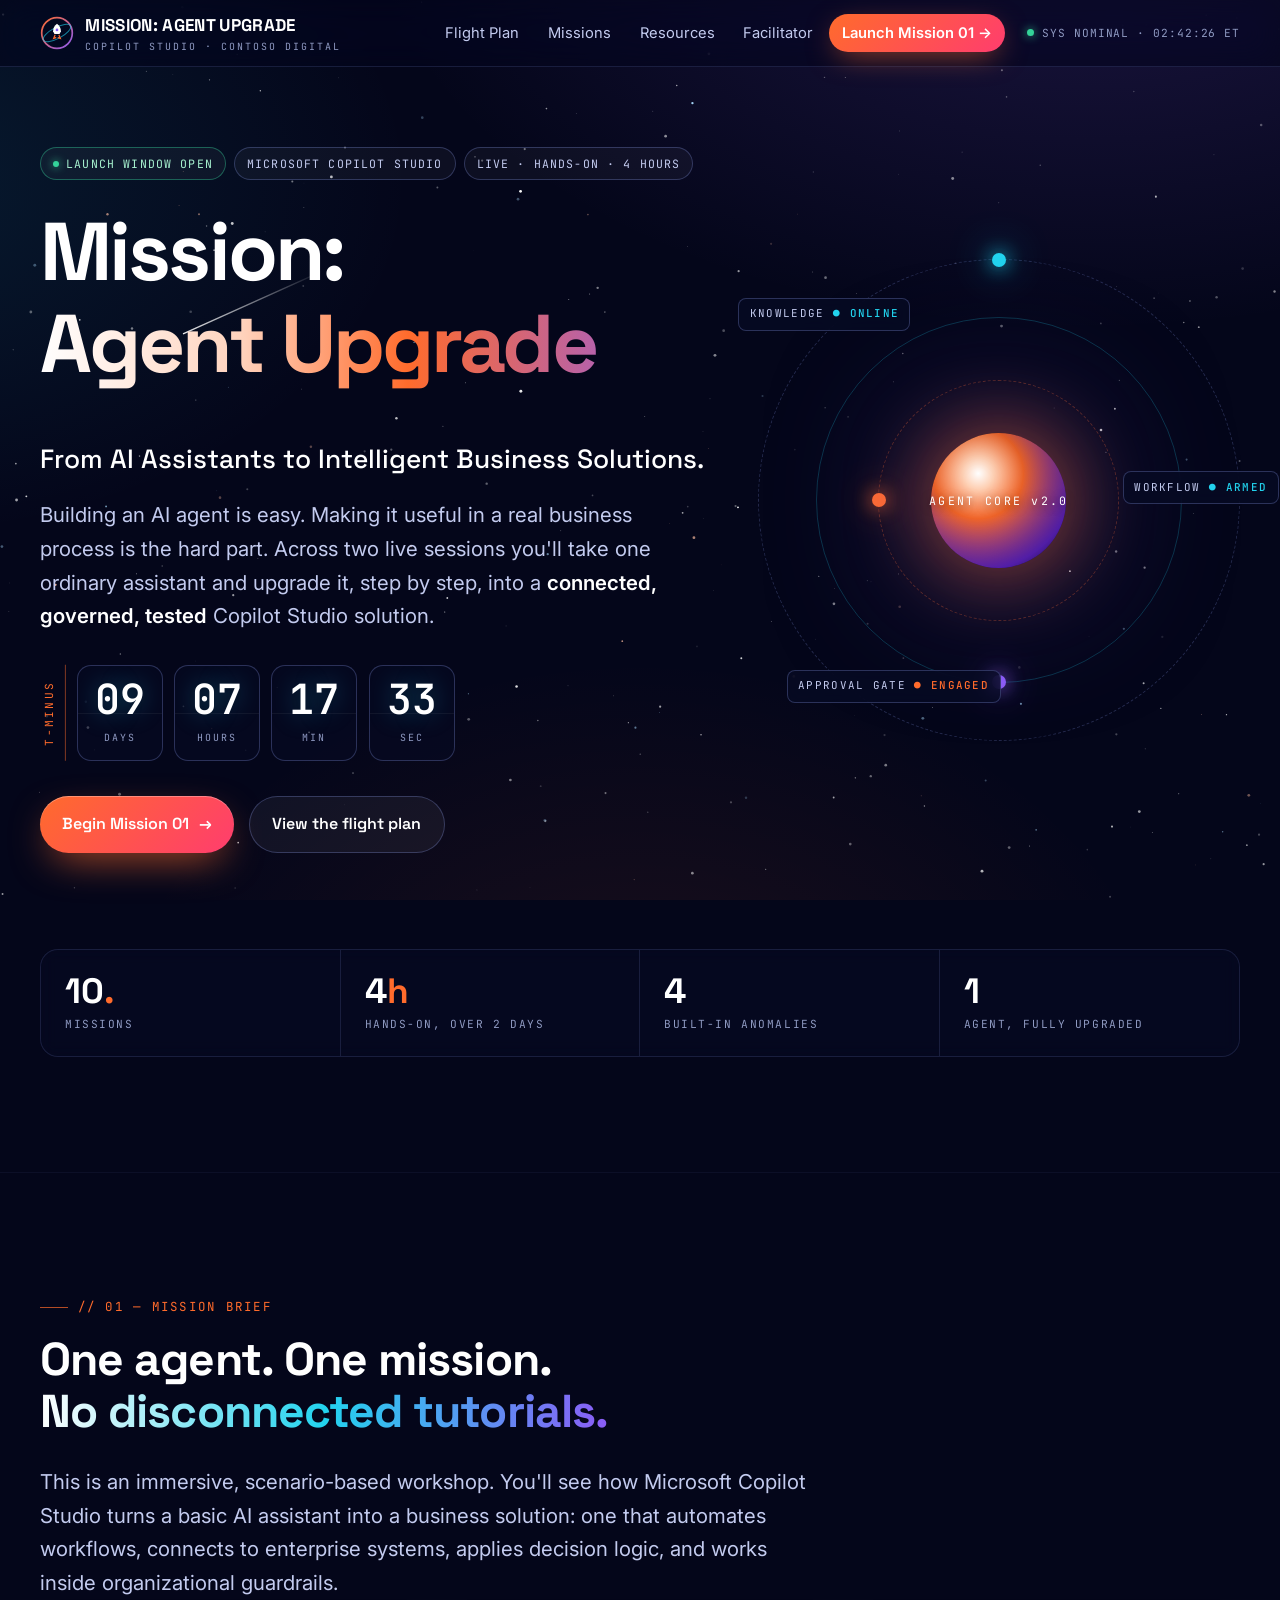
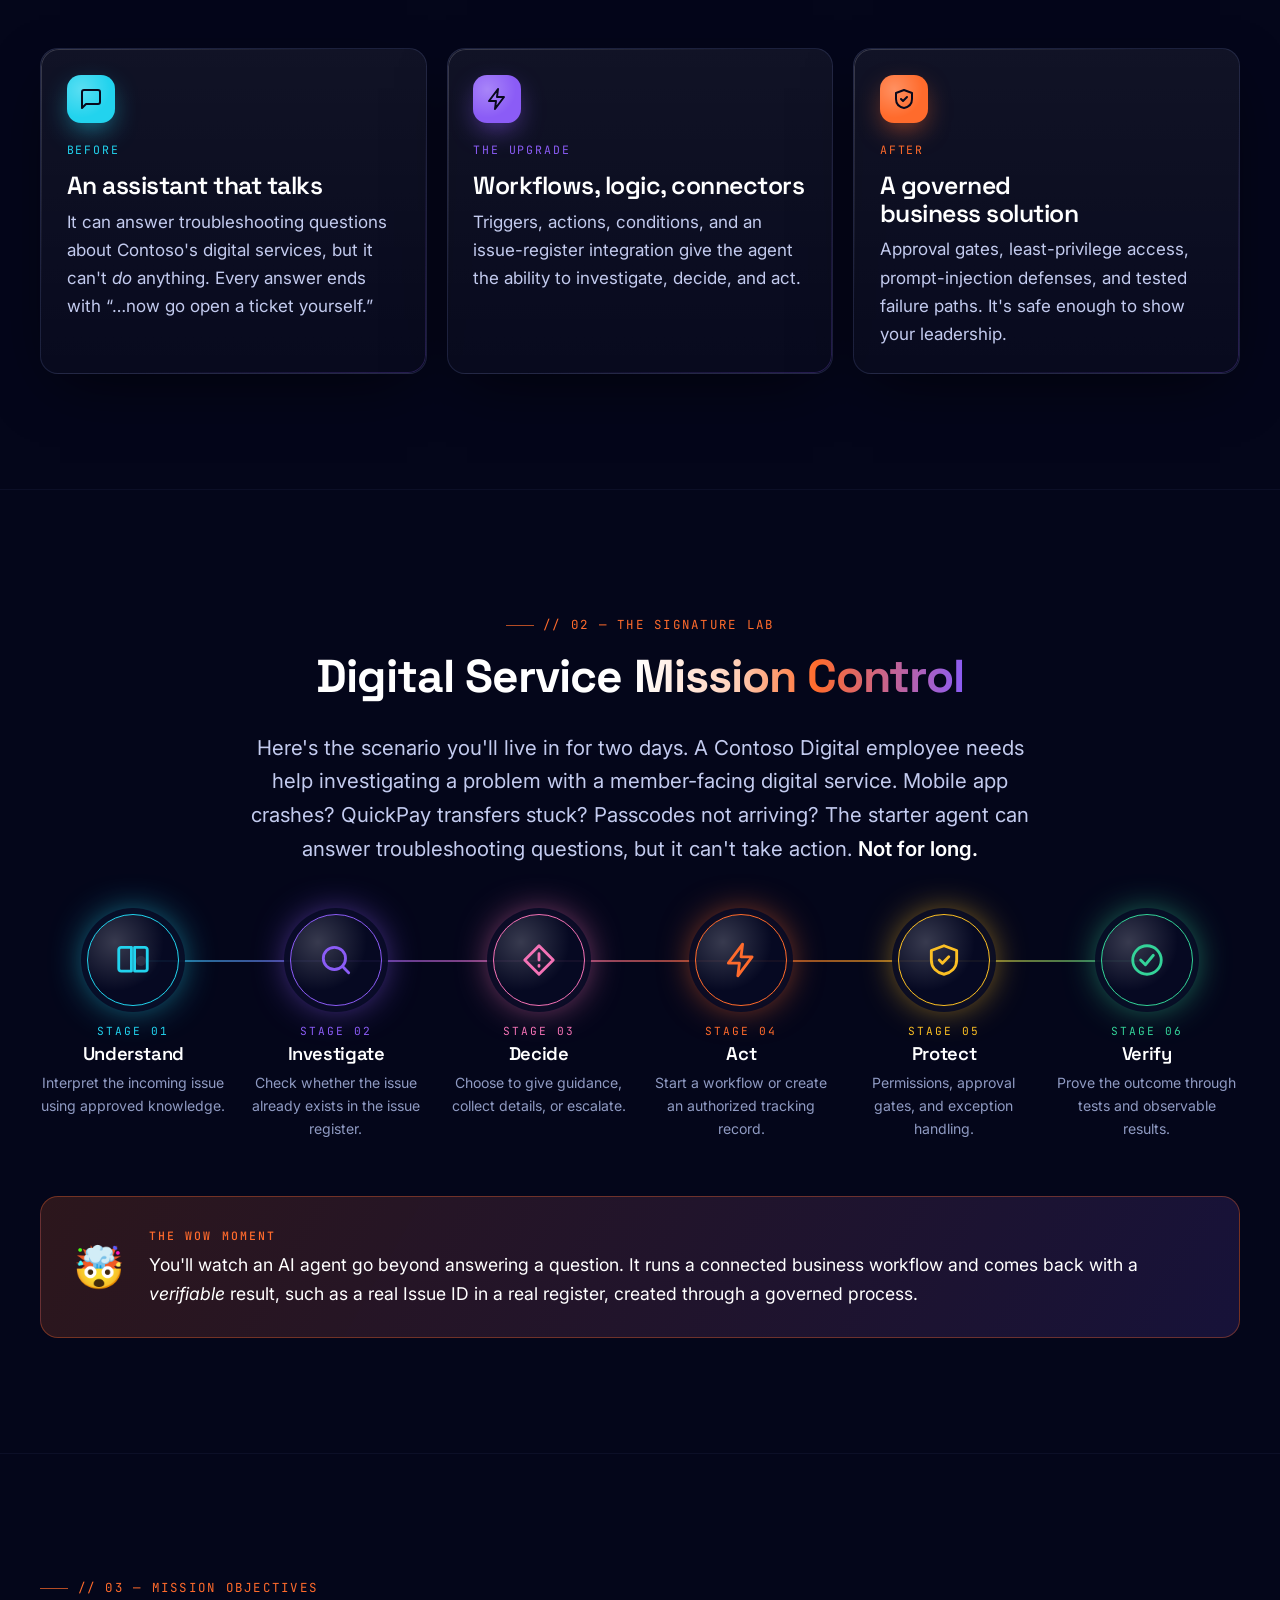
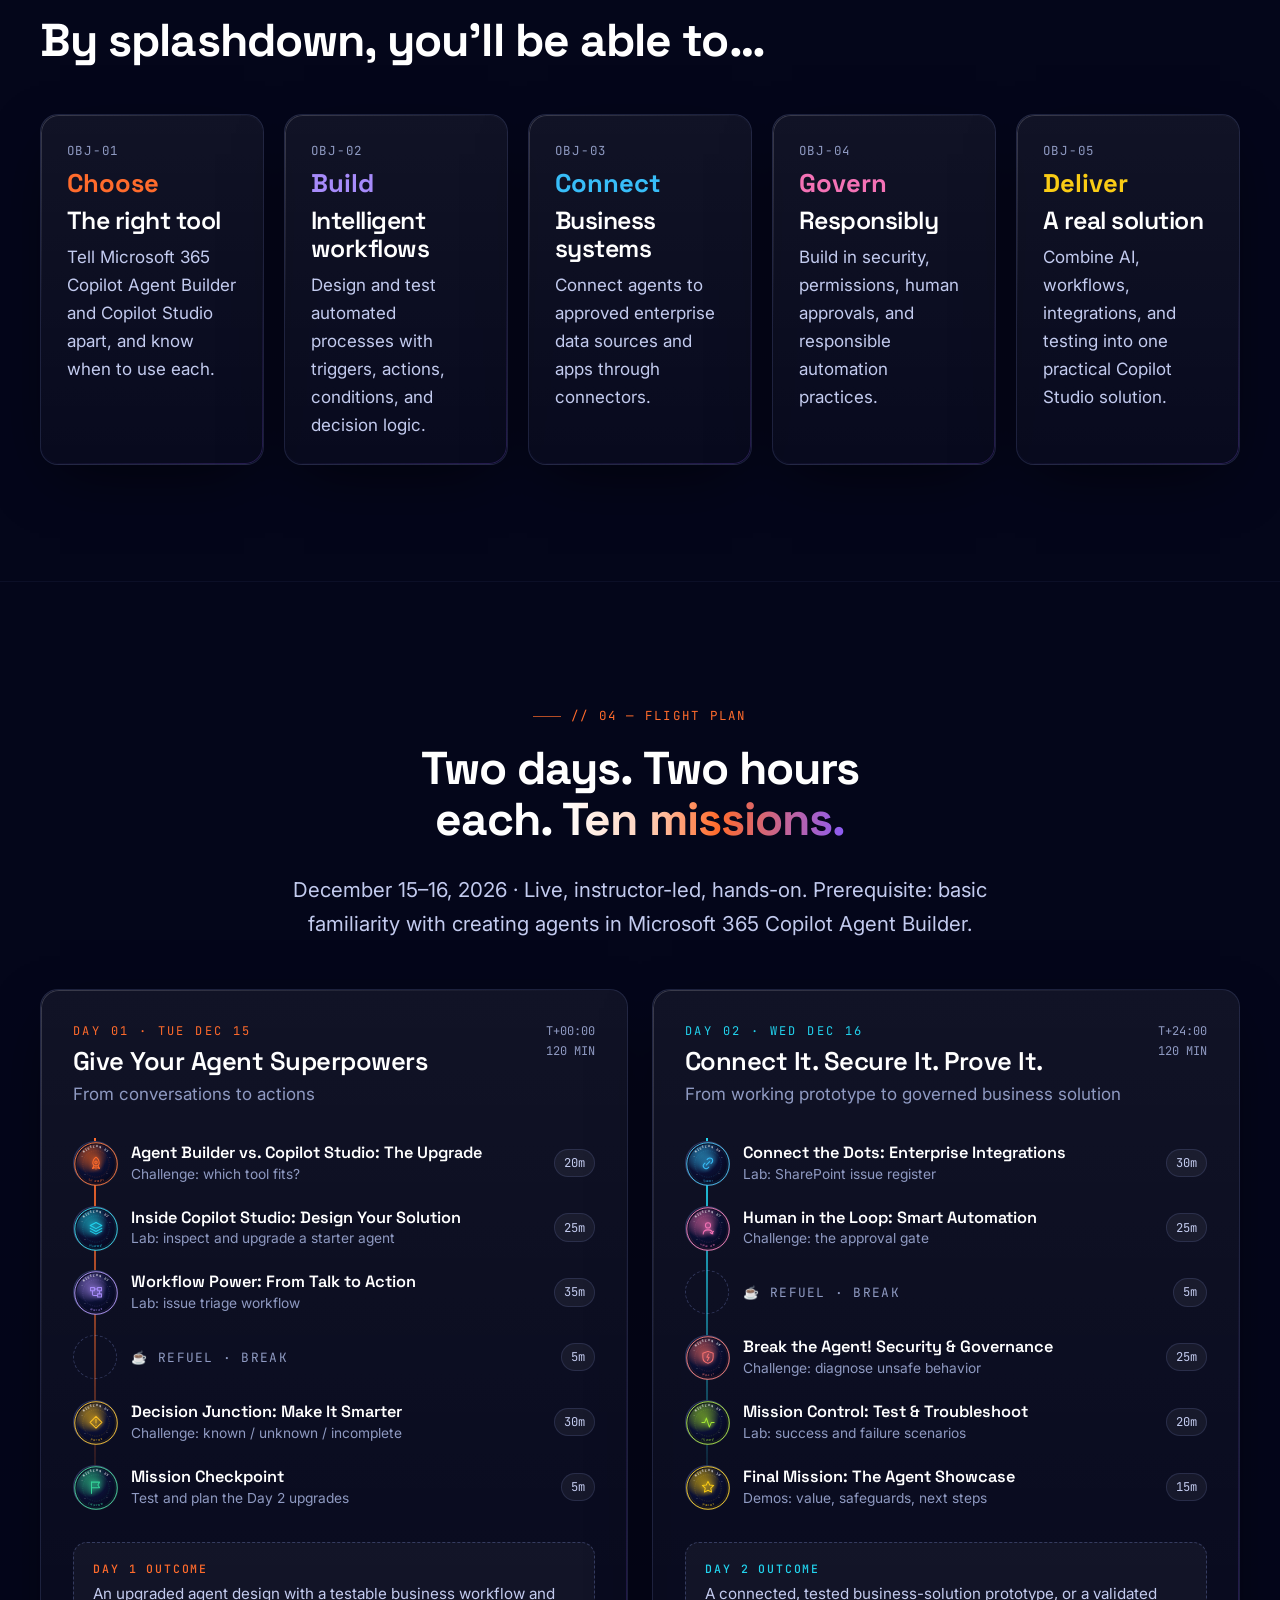
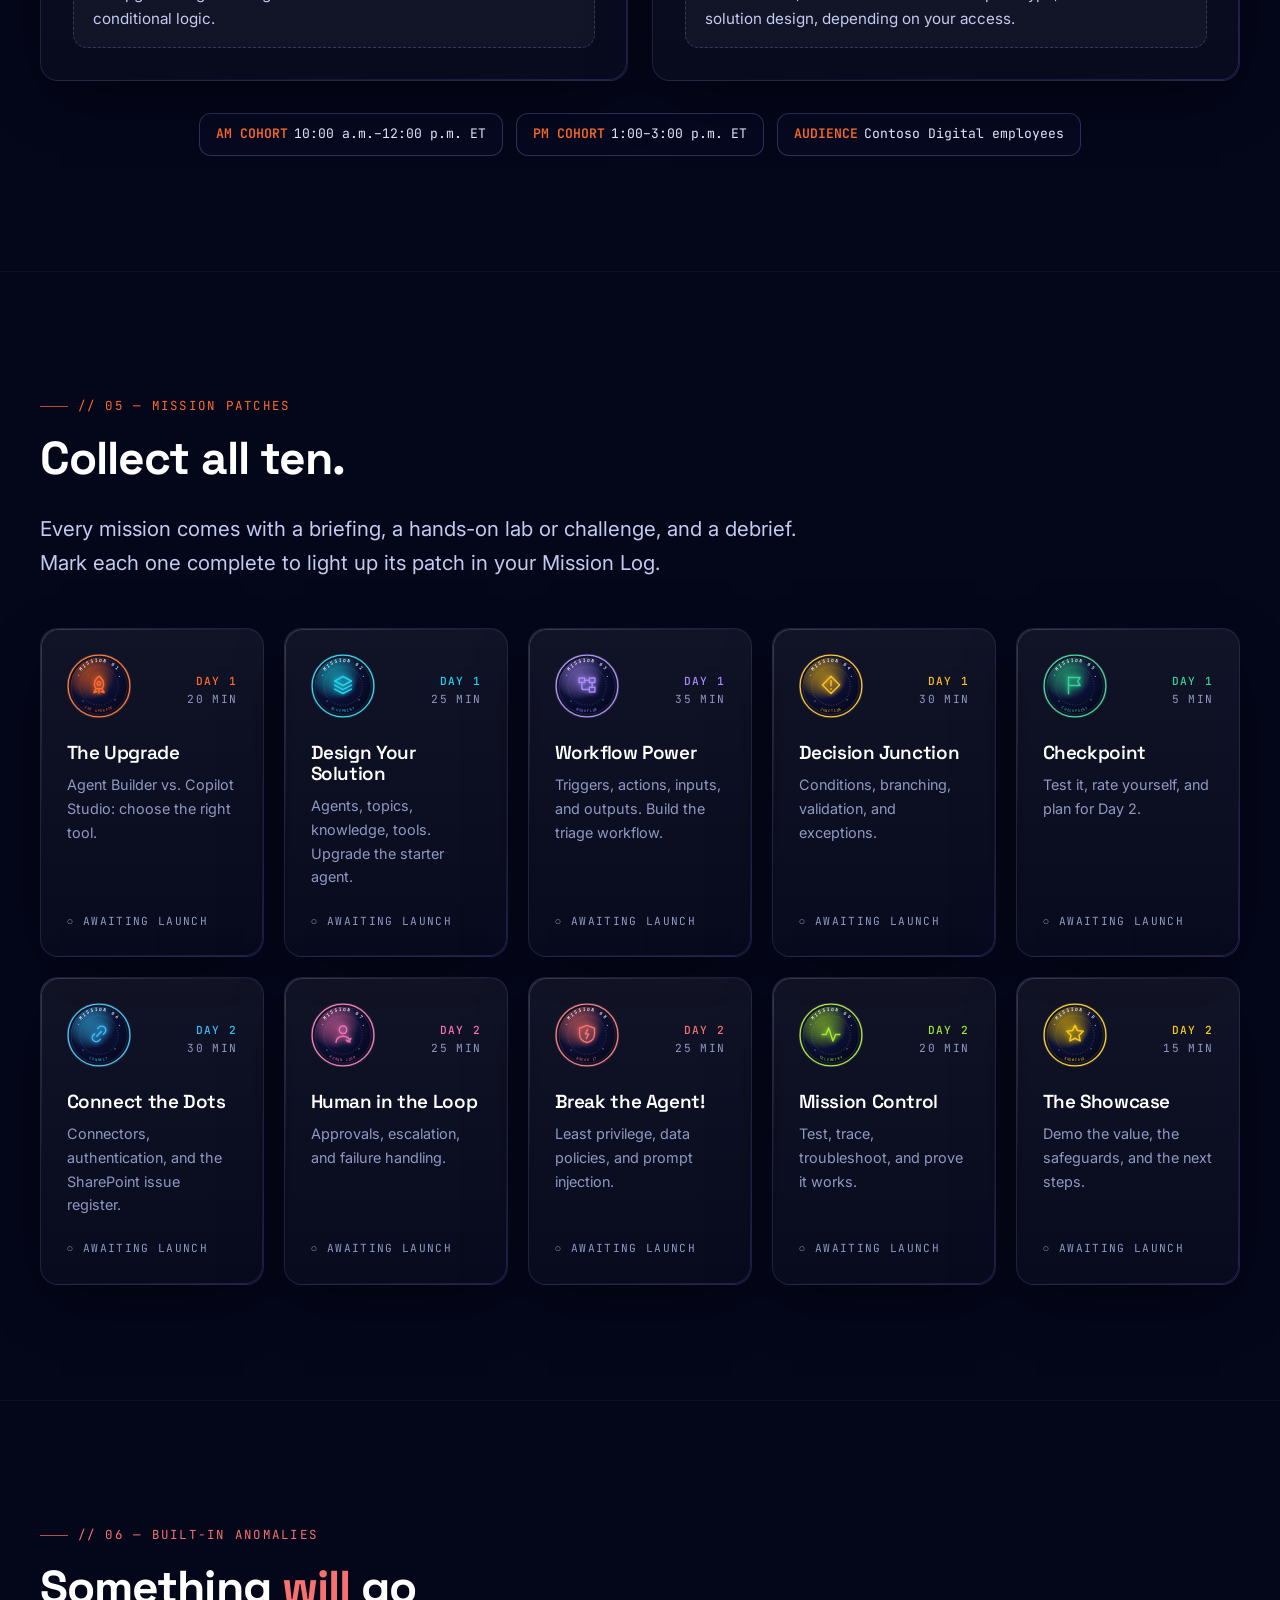
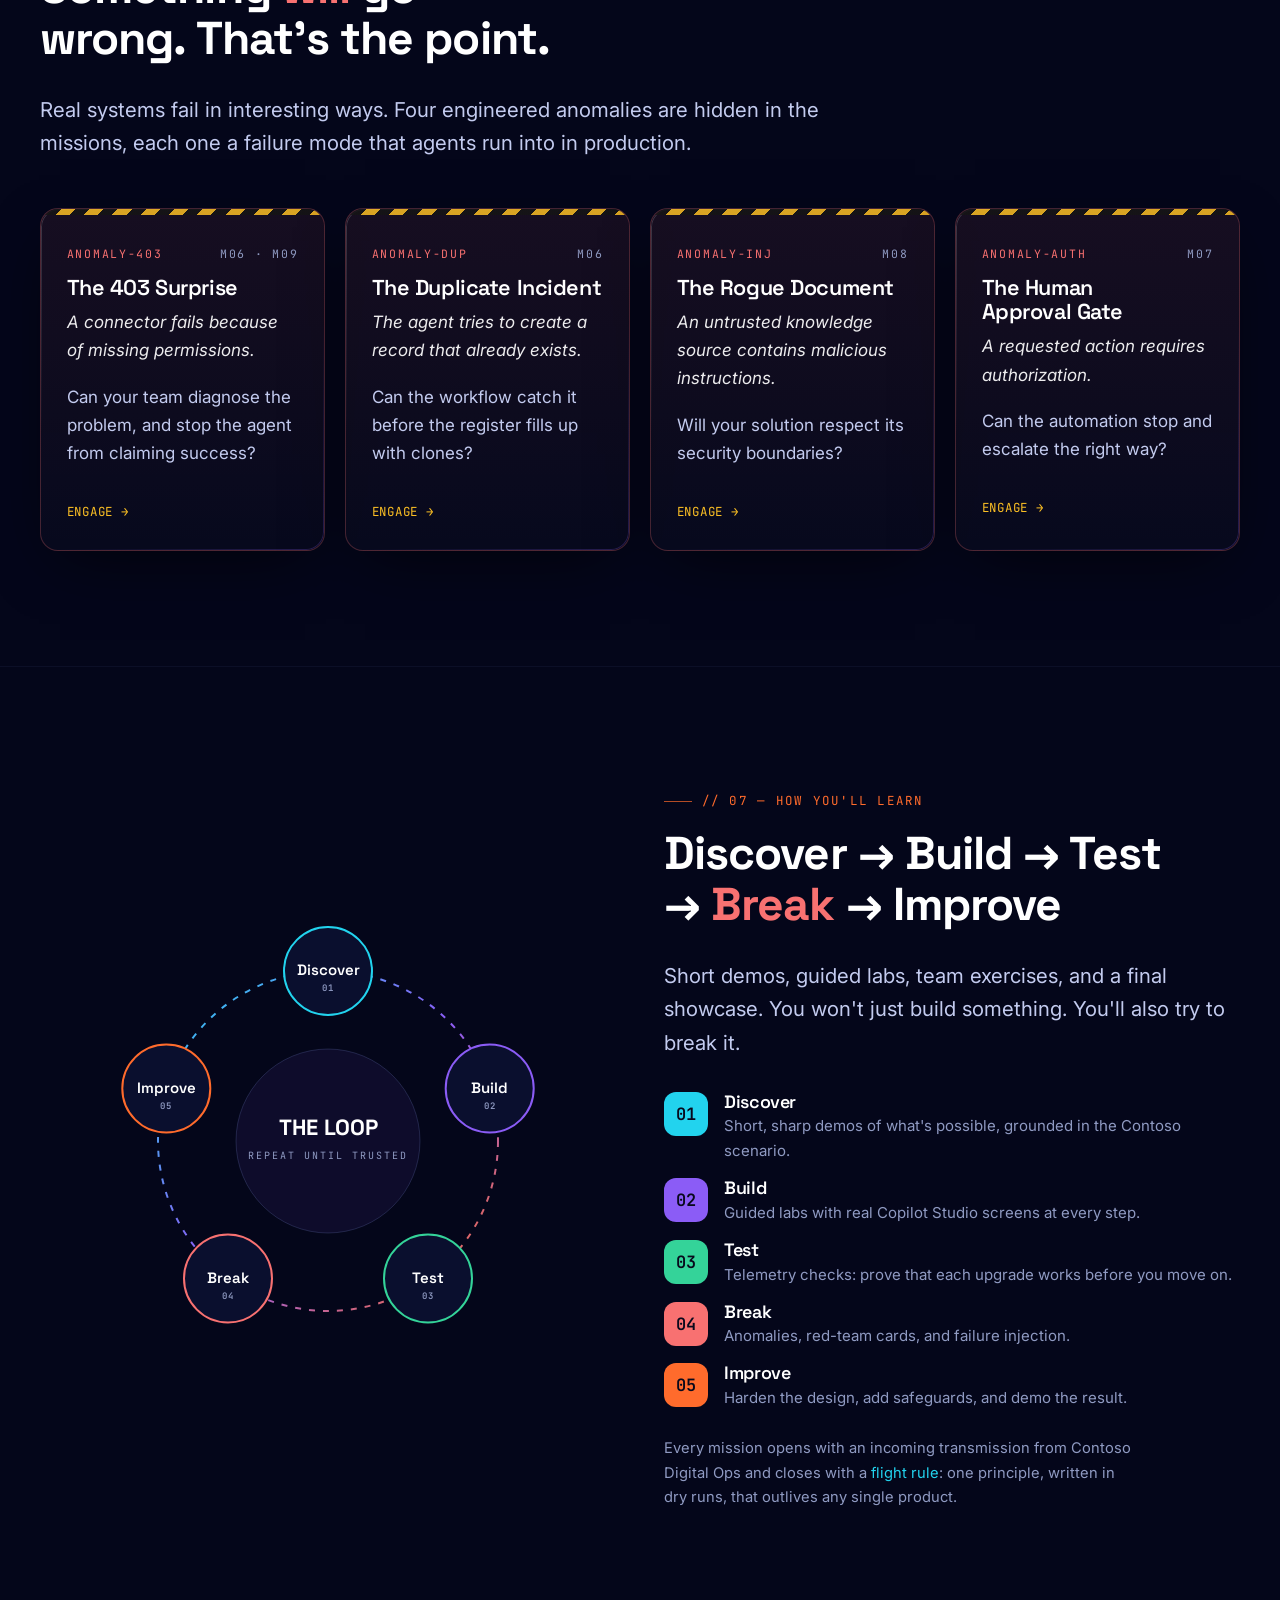
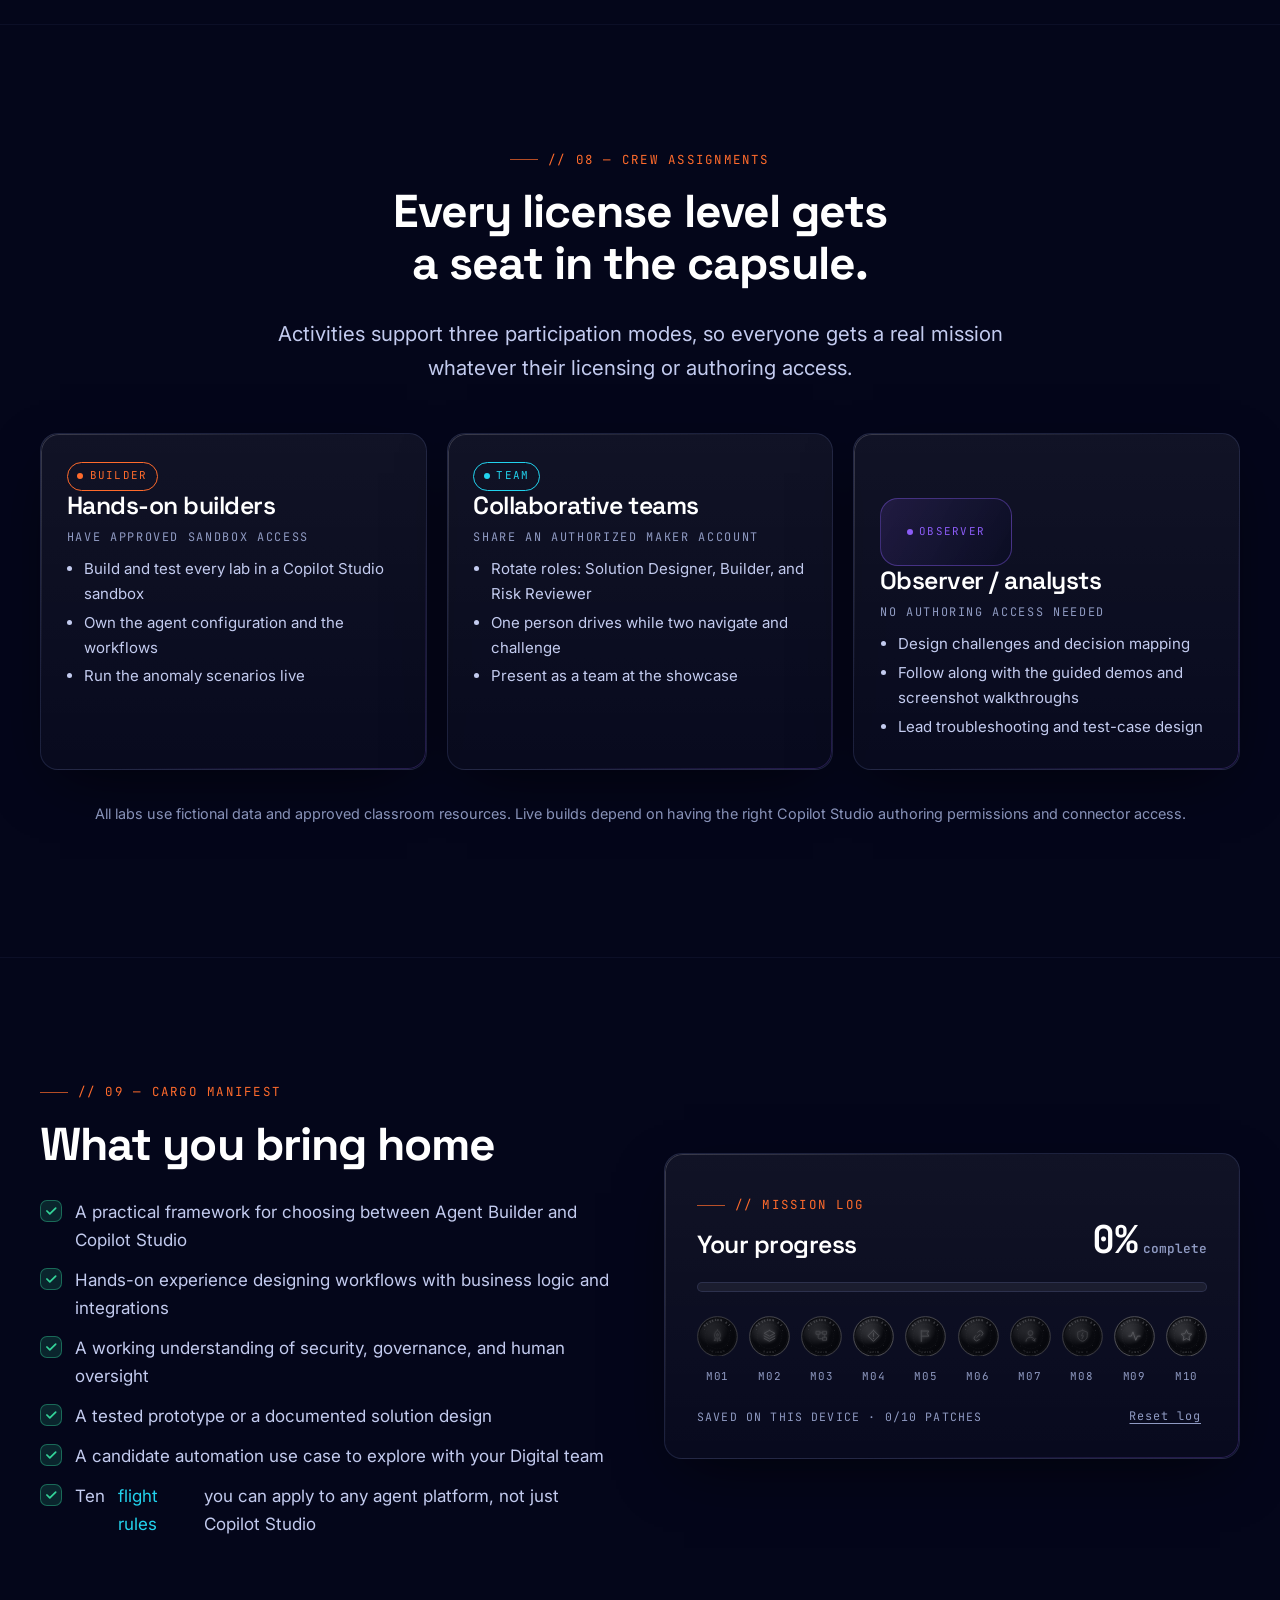
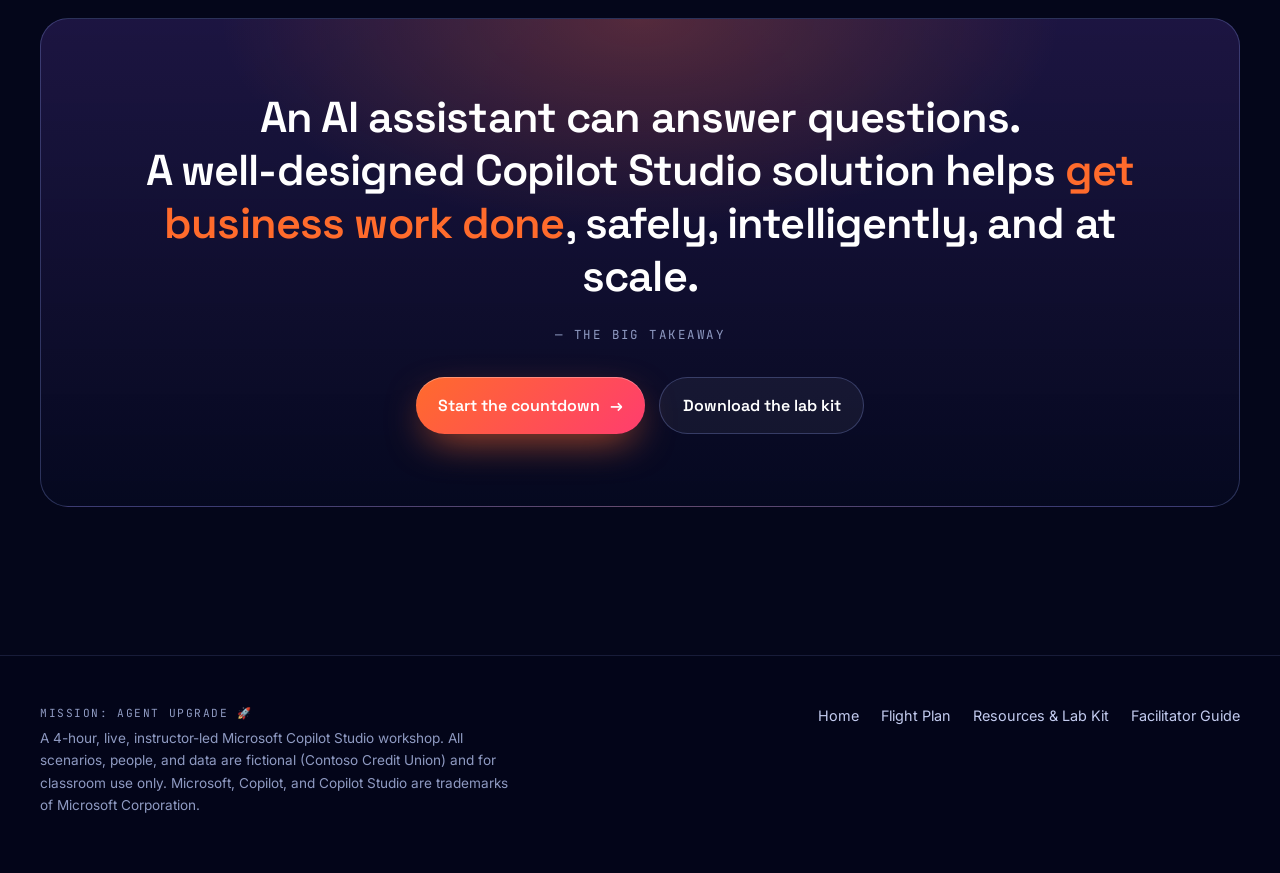
==== commit 7aba7541: "Second pass: transmissions, flight rules, systems board, live lab timer, richer navigation - Every m" ====
--- a/index.html
+++ b/index.html
@@ -103,11 +103,34 @@
   </div>
 </section>
 
+<!-- ===================== SIGNATURE LAB ===================== -->
+<section class="section" id="signature-lab">
+  <div class="wrap">
+    <div class="sh center rv">
+      <span class="eyebrow">// 02 — The signature lab</span>
+      <h2>Digital Service <span class="grad">Mission Control</span></h2>
+      <p class="lead">Here's the scenario you'll live in for two days. A Contoso Digital employee needs help investigating a problem with a member-facing digital service. Mobile app crashes? QuickPay transfers stuck? Passcodes not arriving? The starter agent can answer troubleshooting questions, but it can't take action. <strong>Not for long.</strong></p>
+    </div>
+    <div class="path">
+      <div class="stage rv d1" style="--c:#22d3ee"><div class="orb"><svg viewBox="0 0 24 24" fill="none" stroke="currentColor" stroke-width="1.8" stroke-linecap="round" stroke-linejoin="round"><path d="M3 5.5A1.5 1.5 0 0 1 4.5 4H11v15H4.5A1.5 1.5 0 0 1 3 17.5zM21 5.5A1.5 1.5 0 0 0 19.5 4H13v15h6.5a1.5 1.5 0 0 0 1.5-1.5z"/></svg></div><div class="n">STAGE 01</div><h4>Understand</h4><p>Interpret the incoming issue using approved knowledge.</p></div>
+      <div class="stage rv d2" style="--c:#8b5cf6"><div class="orb"><svg viewBox="0 0 24 24" fill="none" stroke="currentColor" stroke-width="1.8" stroke-linecap="round"><circle cx="11" cy="11" r="7"/><path d="m20 20-4-4"/></svg></div><div class="n">STAGE 02</div><h4>Investigate</h4><p>Check whether the issue already exists in the issue register.</p></div>
+      <div class="stage rv d3" style="--c:#f472b6"><div class="orb"><svg viewBox="0 0 24 24" fill="none" stroke="currentColor" stroke-width="1.8" stroke-linejoin="round"><path d="M12 3l9 9-9 9-9-9z"/><path d="M12 8v4M12 15.5v.5" stroke-linecap="round"/></svg></div><div class="n">STAGE 03</div><h4>Decide</h4><p>Choose to give guidance, collect details, or escalate.</p></div>
+      <div class="stage rv d4" style="--c:#ff6b2c"><div class="orb"><svg viewBox="0 0 24 24" fill="none" stroke="currentColor" stroke-width="1.8" stroke-linejoin="round"><path d="M13 2 4 14h7l-1 8 9-12h-7z"/></svg></div><div class="n">STAGE 04</div><h4>Act</h4><p>Start a workflow or create an authorized tracking record.</p></div>
+      <div class="stage rv d5" style="--c:#fbbf24"><div class="orb"><svg viewBox="0 0 24 24" fill="none" stroke="currentColor" stroke-width="1.8" stroke-linecap="round" stroke-linejoin="round"><path d="M12 3l8 3v6c0 5-3.5 8-8 9-4.5-1-8-4-8-9V6z"/><path d="m9 12 2 2 4-4"/></svg></div><div class="n">STAGE 05</div><h4>Protect</h4><p>Permissions, approval gates, and exception handling.</p></div>
+      <div class="stage rv d5" style="--c:#34d399"><div class="orb"><svg viewBox="0 0 24 24" fill="none" stroke="currentColor" stroke-width="1.8" stroke-linecap="round" stroke-linejoin="round"><circle cx="12" cy="12" r="9"/><path d="m8 12 3 3 5-6"/></svg></div><div class="n">STAGE 06</div><h4>Verify</h4><p>Prove the outcome through tests and observable results.</p></div>
+    </div>
+    <div class="wow rv">
+      <div class="burst" aria-hidden="true">🤯</div>
+      <p><b>THE WOW MOMENT</b>You'll watch an AI agent go beyond answering a question. It runs a connected business workflow and comes back with a <em>verifiable</em> result, such as a real Issue ID in a real register, created through a governed process.</p>
+    </div>
+  </div>
+</section>
+
 <!-- ===================== OBJECTIVES ===================== -->
 <section class="section" id="objectives">
   <div class="wrap">
     <div class="sh rv">
-      <span class="eyebrow">// 02 — Mission objectives</span>
+      <span class="eyebrow">// 03 — Mission objectives</span>
       <h2>By splashdown, you'll be able to…</h2>
     </div>
     <div class="grid g5">
@@ -124,7 +147,7 @@
 <section class="section" id="flight-plan">
   <div class="wrap">
     <div class="sh center rv">
-      <span class="eyebrow">// 03 — Flight plan</span>
+      <span class="eyebrow">// 04 — Flight plan</span>
       <h2>Two days. Two hours each. <span class="grad">Ten missions.</span></h2>
       <p class="lead">December 15–16, 2026 · Live, instructor-led, hands-on. Prerequisite: basic familiarity with creating agents in Microsoft 365 Copilot Agent Builder.</p>
     </div>
@@ -166,7 +189,7 @@
 <section class="section" id="missions">
   <div class="wrap">
     <div class="sh rv">
-      <span class="eyebrow">// 04 — Mission patches</span>
+      <span class="eyebrow">// 05 — Mission patches</span>
       <h2>Collect all ten.</h2>
       <p class="lead">Every mission comes with a briefing, a hands-on lab or challenge, and a debrief. Mark each one complete to light up its patch in your Mission Log.</p>
     </div>
@@ -181,29 +204,6 @@
       <a class="card hover mcard rv d3" data-mission-link="8" style="--c:#f87171" href="missions/m08.html"><div class="top"><span data-patch="8"></span><span class="meta"><b>Day 2</b>25 min</span></div><h3>Break the Agent!</h3><p>Least privilege, data policies, and prompt injection.</p><span class="state">○ AWAITING LAUNCH</span></a>
       <a class="card hover mcard rv d4" data-mission-link="9" style="--c:#a3e635" href="missions/m09.html"><div class="top"><span data-patch="9"></span><span class="meta"><b>Day 2</b>20 min</span></div><h3>Mission Control</h3><p>Test, trace, troubleshoot, and prove it works.</p><span class="state">○ AWAITING LAUNCH</span></a>
       <a class="card hover mcard rv d5" data-mission-link="10" style="--c:#facc15" href="missions/m10.html"><div class="top"><span data-patch="10"></span><span class="meta"><b>Day 2</b>15 min</span></div><h3>The Showcase</h3><p>Demo the value, the safeguards, and the next steps.</p><span class="state">○ AWAITING LAUNCH</span></a>
-    </div>
-  </div>
-</section>
-
-<!-- ===================== SIGNATURE LAB ===================== -->
-<section class="section" id="signature-lab">
-  <div class="wrap">
-    <div class="sh center rv">
-      <span class="eyebrow">// 05 — The signature lab</span>
-      <h2>Digital Service <span class="grad">Mission Control</span></h2>
-      <p class="lead">A Contoso Digital employee needs help investigating a problem with a member-facing digital service. Mobile app crashes? QuickPay transfers stuck? Passcodes not arriving? The starter agent can answer troubleshooting questions, but it can't take action. <strong>Not for long.</strong></p>
-    </div>
-    <div class="path">
-      <div class="stage rv d1" style="--c:#22d3ee"><div class="orb"><svg viewBox="0 0 24 24" fill="none" stroke="currentColor" stroke-width="1.8" stroke-linecap="round" stroke-linejoin="round"><path d="M3 5.5A1.5 1.5 0 0 1 4.5 4H11v15H4.5A1.5 1.5 0 0 1 3 17.5zM21 5.5A1.5 1.5 0 0 0 19.5 4H13v15h6.5a1.5 1.5 0 0 0 1.5-1.5z"/></svg></div><div class="n">STAGE 01</div><h4>Understand</h4><p>Interpret the incoming issue using approved knowledge.</p></div>
-      <div class="stage rv d2" style="--c:#8b5cf6"><div class="orb"><svg viewBox="0 0 24 24" fill="none" stroke="currentColor" stroke-width="1.8" stroke-linecap="round"><circle cx="11" cy="11" r="7"/><path d="m20 20-4-4"/></svg></div><div class="n">STAGE 02</div><h4>Investigate</h4><p>Check whether the issue already exists in the issue register.</p></div>
-      <div class="stage rv d3" style="--c:#f472b6"><div class="orb"><svg viewBox="0 0 24 24" fill="none" stroke="currentColor" stroke-width="1.8" stroke-linejoin="round"><path d="M12 3l9 9-9 9-9-9z"/><path d="M12 8v4M12 15.5v.5" stroke-linecap="round"/></svg></div><div class="n">STAGE 03</div><h4>Decide</h4><p>Choose to give guidance, collect details, or escalate.</p></div>
-      <div class="stage rv d4" style="--c:#ff6b2c"><div class="orb"><svg viewBox="0 0 24 24" fill="none" stroke="currentColor" stroke-width="1.8" stroke-linejoin="round"><path d="M13 2 4 14h7l-1 8 9-12h-7z"/></svg></div><div class="n">STAGE 04</div><h4>Act</h4><p>Start a workflow or create an authorized tracking record.</p></div>
-      <div class="stage rv d5" style="--c:#fbbf24"><div class="orb"><svg viewBox="0 0 24 24" fill="none" stroke="currentColor" stroke-width="1.8" stroke-linecap="round" stroke-linejoin="round"><path d="M12 3l8 3v6c0 5-3.5 8-8 9-4.5-1-8-4-8-9V6z"/><path d="m9 12 2 2 4-4"/></svg></div><div class="n">STAGE 05</div><h4>Protect</h4><p>Permissions, approval gates, and exception handling.</p></div>
-      <div class="stage rv d5" style="--c:#34d399"><div class="orb"><svg viewBox="0 0 24 24" fill="none" stroke="currentColor" stroke-width="1.8" stroke-linecap="round" stroke-linejoin="round"><circle cx="12" cy="12" r="9"/><path d="m8 12 3 3 5-6"/></svg></div><div class="n">STAGE 06</div><h4>Verify</h4><p>Prove the outcome through tests and observable results.</p></div>
-    </div>
-    <div class="wow rv">
-      <div class="burst" aria-hidden="true">🤯</div>
-      <p><b>THE WOW MOMENT</b>You'll watch an AI agent go beyond answering a question. It runs a connected business workflow and comes back with a <em>verifiable</em> result, such as a real Issue ID in a real register, created through a governed process.</p>
     </div>
   </div>
 </section>
@@ -255,6 +255,7 @@
         <li class="rv d4"><span class="n" style="--c:#f87171">04</span><div><h4>Break</h4><p>Anomalies, red-team cards, and failure injection.</p></div></li>
         <li class="rv d5"><span class="n" style="--c:#ff6b2c">05</span><div><h4>Improve</h4><p>Harden the design, add safeguards, and demo the result.</p></div></li>
       </ul>
+      <p class="muted rv" style="margin:1.6rem 0 0;font-size:.92rem;max-width:52ch">Every mission opens with an incoming transmission from Contoso Digital Ops and closes with a <a href="resources.html#flight-rules">flight rule</a>: one principle, written in dry runs, that outlives any single product.</p>
     </div>
   </div>
 </section>
@@ -289,6 +290,7 @@
           <li>A working understanding of security, governance, and human oversight</li>
           <li>A tested prototype or a documented solution design</li>
           <li>A candidate automation use case to explore with your Digital team</li>
+          <li>Ten <a href="resources.html#flight-rules">flight rules</a> you can apply to any agent platform, not just Copilot Studio</li>
         </ul>
       </div>
       <div class="card mlog rv d2" id="mission-log">
--- a/assets/css/style.css
+++ b/assets/css/style.css
@@ -52,7 +52,7 @@
 :focus-visible{outline:2px solid var(--cyan);outline-offset:3px;border-radius:6px}
 
 /* ---------- typography ---------- */
-h1,h2,h3,h4{font-family:var(--display);line-height:1.12;letter-spacing:-.02em;margin:0 0 .6em;color:#fff}
+h1,h2,h3,h4{font-family:var(--display);line-height:1.12;letter-spacing:-.02em;margin:0 0 .6em;color:#fff;text-wrap:balance}
 h1{font-size:clamp(2.6rem,6.4vw,5.6rem);font-weight:700;letter-spacing:-.035em}
 h2{font-size:clamp(1.9rem,3.6vw,3rem);font-weight:700}
 h3{font-size:clamp(1.25rem,2vw,1.55rem);font-weight:600}
@@ -68,7 +68,7 @@
 .grad-cool{background:linear-gradient(92deg,#fff,var(--cyan) 50%,var(--violet));-webkit-background-clip:text;background-clip:text;color:transparent}
 .eyebrow{display:inline-flex;align-items:center;gap:.6rem;font-family:var(--mono);font-size:.78rem;letter-spacing:.18em;text-transform:uppercase;color:var(--accent);margin-bottom:1rem}
 .eyebrow::before{content:"";width:28px;height:1px;background:currentColor;opacity:.7}
-.lead{font-size:clamp(1.08rem,1.6vw,1.3rem);color:var(--text-2);max-width:62ch}
+.lead{font-size:clamp(1.08rem,1.6vw,1.3rem);color:var(--text-2);max-width:62ch;text-wrap:pretty}
 .muted{color:var(--muted)}
 .center{text-align:center}
 .center .lead{margin-inline:auto}
@@ -319,7 +319,11 @@
 .mhero::before{content:"";position:absolute;inset:0;background:radial-gradient(700px 380px at 15% 10%,color-mix(in srgb,var(--accent) 28%,transparent),transparent 70%);pointer-events:none}
 .mhero .wrap{position:relative;display:grid;grid-template-columns:auto 1fr;gap:2.5rem;align-items:center}
 @media (max-width:760px){.mhero .wrap{grid-template-columns:1fr}}
-.mhero .patch{width:180px;height:180px;filter:drop-shadow(0 20px 50px color-mix(in srgb,var(--accent) 55%,transparent));animation:float 7s ease-in-out infinite}
+.mhero .patch{position:relative;width:180px;height:180px;filter:drop-shadow(0 20px 50px color-mix(in srgb,var(--accent) 55%,transparent));animation:float 7s ease-in-out infinite}
+.mhero .patch::before,.mhero .patch::after{content:"";position:absolute;border-radius:50%;pointer-events:none}
+.mhero .patch::before{inset:-18%;border:1px dashed color-mix(in srgb,var(--accent) 50%,transparent);background:radial-gradient(circle at 50% 0%,var(--accent) 0 3px,transparent 4.5px);animation:spin 46s linear infinite}
+.mhero .patch::after{inset:-40%;border:1px solid color-mix(in srgb,var(--accent) 16%,transparent);background:radial-gradient(circle at 100% 50%,#fff 0 2px,transparent 3px);opacity:.9;animation:spin 90s linear infinite reverse}
+@media (max-width:760px){.mhero .patch{width:130px;height:130px;margin:0 0 .5rem .6rem}}
 .mhero .patch svg{width:100%;height:100%}
 .crumbs{font-family:var(--mono);font-size:.74rem;letter-spacing:.14em;text-transform:uppercase;color:var(--muted);margin-bottom:1rem;display:flex;gap:.6rem;flex-wrap:wrap}
 .crumbs a{color:var(--muted)}
@@ -335,6 +339,7 @@
 .mbody{display:grid;grid-template-columns:minmax(0,1fr) 240px;gap:3.5rem;padding:3.5rem 0 2rem}
 @media (max-width:1080px){.mbody{grid-template-columns:1fr}.toc{display:none}}
 .prose{min-width:0}
+.prose > section > p,.prose .step > p{max-width:76ch;text-wrap:pretty}
 .prose > section{margin-bottom:4.5rem;scroll-margin-top:90px}
 .prose h2{font-size:clamp(1.7rem,3vw,2.4rem);display:flex;align-items:center;gap:.8rem;scroll-margin-top:90px}
 .prose h2 .tag{font-family:var(--mono);font-size:.72rem;font-weight:500;letter-spacing:.18em;color:var(--accent);border:1px solid color-mix(in srgb,var(--accent) 50%,transparent);border-radius:999px;padding:.3rem .65rem;text-transform:uppercase}
@@ -352,6 +357,12 @@
 .toc li a.active{color:#fff;border-left-color:var(--accent)}
 .toc .mini-progress{margin-top:1.6rem;padding:1rem;border-radius:14px;border:1px solid var(--line);background:rgba(255,255,255,.03)}
 .toc .mini-progress .lbl{font-family:var(--mono);font-size:.68rem;letter-spacing:.14em;color:var(--muted);text-transform:uppercase;margin-bottom:.5rem;display:flex;justify-content:space-between}
+.toc .mini-grid{display:grid;grid-template-columns:repeat(5,1fr);gap:.45rem;margin-top:.9rem}
+.toc .mini-grid a{display:block;opacity:.4;filter:grayscale(1) brightness(.75);transition:.25s;border-radius:50%}
+.toc .mini-grid a svg{width:100%;height:auto;display:block}
+.toc .mini-grid a:hover{opacity:1;filter:none;transform:scale(1.08)}
+.toc .mini-grid a.done{opacity:1;filter:drop-shadow(0 0 6px rgba(52,211,153,.55))}
+.toc .mini-grid a.cur{opacity:1;filter:none;transform:scale(1.14);box-shadow:0 0 0 2px var(--accent),0 0 16px color-mix(in srgb,var(--accent) 60%,transparent)}
 
 /* tables */
 .table-wrap{overflow-x:auto;border-radius:var(--radius-sm);border:1px solid var(--line);margin:1.4rem 0 1.8rem;background:rgba(7,11,36,.5)}
@@ -405,7 +416,12 @@
 .lab-head .codename{font-family:var(--mono);font-size:.76rem;letter-spacing:.2em;color:var(--accent);text-transform:uppercase}
 .lab-head h2{margin:.35rem 0 .2rem}
 .lab-head .modes{display:flex;flex-wrap:wrap;gap:.3rem;margin-top:.6rem}
-.lab-head .timer{font-family:var(--mono);text-align:right}
+.lab-head .timer{font-family:var(--mono);text-align:right;cursor:pointer;user-select:none;-webkit-user-select:none;padding:.55rem .85rem;margin:-.55rem -.85rem 0 0;border-radius:14px;border:1px solid transparent;transition:.2s;min-width:120px}
+.lab-head .timer:hover{border-color:var(--line-2);background:rgba(255,255,255,.04)}
+.lab-head .timer.run .t{color:var(--green);text-shadow:0 0 18px rgba(52,211,153,.55)}
+.lab-head .timer.run .l{color:var(--green)}
+.lab-head .timer.low .t{color:var(--amber);text-shadow:0 0 18px rgba(251,191,36,.5)}
+.lab-head .timer.zero .t{color:var(--red);animation:blink 1s infinite}
 .lab-head .timer .t{font-size:2rem;font-weight:600;color:#fff;line-height:1}
 .lab-head .timer .l{font-size:.66rem;letter-spacing:.18em;color:var(--muted);text-transform:uppercase}
 .build-summary{display:grid;grid-template-columns:1.2fr 1fr;gap:1.2rem;margin-bottom:2rem}
@@ -532,7 +548,14 @@
 
 /* prev / next */
 .pn{display:grid;grid-template-columns:1fr 1fr;gap:1rem;margin:3rem 0 1rem}
-.pn a{display:flex;flex-direction:column;gap:.25rem;padding:1.2rem 1.4rem;border-radius:16px;border:1px solid var(--line);background:rgba(255,255,255,.03);color:#fff;transition:.25s}
+.pn a{position:relative;display:flex;flex-direction:column;gap:.25rem;padding:1.2rem 1.4rem;border-radius:16px;border:1px solid var(--line);background:rgba(255,255,255,.03);color:#fff;transition:.25s}
+.pn a.has-pp.next{padding-right:5.8rem}
+.pn a.has-pp.prev{padding-left:5.8rem}
+.pn .pp{position:absolute;top:50%;transform:translateY(-50%);width:60px;height:60px;opacity:.85;transition:.25s}
+.pn a.next .pp{right:1.1rem}
+.pn a.prev .pp{left:1.1rem}
+.pn a:hover .pp{opacity:1;transform:translateY(-50%) scale(1.06)}
+.pn .hook{font-size:.86rem;color:var(--muted);line-height:1.4;margin-top:.1rem}
 .pn a:hover{border-color:var(--line-2);background:rgba(255,255,255,.06);transform:translateY(-2px)}
 .pn a.next{text-align:right;grid-column:2}
 .pn .k{font-family:var(--mono);font-size:.7rem;letter-spacing:.16em;color:var(--muted);text-transform:uppercase}
@@ -689,3 +712,56 @@
 /* branch badges used in lab steps */
 .badge-true,.badge-false{display:inline-block;font:600 .78em/1 'JetBrains Mono',monospace;padding:.28em .6em;border-radius:6px;color:#fff;letter-spacing:.04em;vertical-align:.08em}
 .badge-true{background:#2f7d32}.badge-false{background:#b3261e}
+
+/* ==========================================================================
+   PASS 2 — narrative components
+   ========================================================================== */
+
+/* reading progress */
+.readbar{position:fixed;top:0;left:0;height:3px;width:0;z-index:60;background:linear-gradient(90deg,var(--cyan),var(--accent));box-shadow:0 0 12px var(--accent);pointer-events:none}
+
+/* agent systems board (under each mission hero) */
+.sysboard{border-bottom:1px solid var(--line);background:rgba(4,6,26,.55);backdrop-filter:blur(8px);-webkit-backdrop-filter:blur(8px)}
+.sysboard .wrap{display:flex;align-items:center;gap:1rem 1.4rem;padding:.85rem 0;flex-wrap:wrap}
+.sysboard .sb-k{font-family:var(--mono);font-size:.66rem;letter-spacing:.2em;color:var(--muted);text-transform:uppercase;display:flex;align-items:center;gap:.6rem;white-space:nowrap}
+.sysboard .sb-k b{color:#fff;font-weight:500}
+.sysboard .sb-k::before{content:"";width:8px;height:8px;border-radius:50%;background:var(--green);box-shadow:0 0 10px var(--green);animation:blink 2s infinite}
+.sysboard ul{list-style:none;margin:0 0 0 auto;padding:0;display:flex;flex-wrap:wrap;gap:.4rem}
+.sysboard li{font-family:var(--mono);font-size:.62rem;letter-spacing:.12em;text-transform:uppercase;padding:.36rem .7rem;border-radius:999px;border:1px solid var(--line);color:var(--muted);display:flex;align-items:center;gap:.45rem;white-space:nowrap}
+.sysboard li::before{content:"";width:6px;height:6px;border-radius:50%;background:currentColor;opacity:.45}
+.sysboard li span{display:none;opacity:.6}
+.sysboard li.on{color:#a7f3d0;border-color:rgba(52,211,153,.35);background:rgba(52,211,153,.07)}
+.sysboard li.on::before{background:var(--green);box-shadow:0 0 8px var(--green);opacity:1}
+.sysboard li.now{color:#fff;border-color:var(--accent);background:color-mix(in srgb,var(--accent) 20%,transparent);box-shadow:0 0 22px -6px var(--accent)}
+.sysboard li.now::before{background:var(--accent);box-shadow:0 0 10px var(--accent);animation:blink 1.2s infinite;opacity:1}
+.sysboard li.now span{display:inline;opacity:.95;color:var(--accent)}
+@media (max-width:760px){.sysboard ul{margin-left:0}}
+
+/* incoming transmission */
+.tx{position:relative;margin:1.2rem 0 1.8rem;padding:1.1rem 1.4rem 1rem 1.5rem;border-radius:4px 18px 18px 4px;border:1px solid var(--line);border-left:3px solid var(--accent);background:linear-gradient(90deg,color-mix(in srgb,var(--accent) 10%,transparent),rgba(7,11,36,.45) 70%)}
+.tx .tx-k{display:flex;align-items:center;gap:.6rem;font-family:var(--mono);font-size:.66rem;letter-spacing:.2em;text-transform:uppercase;color:var(--accent);margin-bottom:.55rem}
+.tx .tx-k::before{content:"";width:8px;height:8px;border-radius:50%;background:var(--accent);box-shadow:0 0 10px var(--accent);animation:blink 1.4s infinite}
+.tx .tx-k::after{content:"";flex:1;height:1px;background:repeating-linear-gradient(90deg,color-mix(in srgb,var(--accent) 45%,transparent) 0 4px,transparent 4px 9px);opacity:.6;margin-left:.4rem}
+.tx p{margin:0;font-family:var(--display);font-size:clamp(1.08rem,1.7vw,1.3rem);line-height:1.4;color:#fff;font-weight:500;letter-spacing:-.005em;text-wrap:pretty;max-width:none}
+.tx p em{color:var(--accent);font-style:italic}
+.tx .tx-from{display:block;margin-top:.6rem;font-family:var(--mono);font-size:.68rem;letter-spacing:.12em;color:var(--muted);text-transform:uppercase}
+
+/* flight rule plaque */
+.frule{position:relative;margin:2.6rem 0 .6rem;padding:1.5rem 1.7rem 1.45rem 6rem;border-radius:20px;background:linear-gradient(135deg,rgba(255,255,255,.065),rgba(255,255,255,.015)),rgba(7,11,36,.5);border:1px solid var(--line-2);overflow:hidden;box-shadow:var(--shadow)}
+.frule::before{content:attr(data-n);position:absolute;left:1.4rem;top:1.35rem;width:52px;height:52px;border-radius:16px;display:grid;place-items:center;font-family:var(--mono);font-size:1.15rem;font-weight:600;color:#08091c;background:radial-gradient(circle at 30% 25%,rgba(255,255,255,.5),transparent 55%),var(--accent);box-shadow:0 12px 30px -10px var(--accent),0 0 0 5px rgba(7,11,36,.9)}
+.frule::after{content:"";position:absolute;right:-60px;top:-60px;width:220px;height:220px;border-radius:50%;background:radial-gradient(circle,color-mix(in srgb,var(--accent) 22%,transparent),transparent 70%);pointer-events:none}
+.frule .frule-k{font-family:var(--mono);font-size:.68rem;letter-spacing:.22em;text-transform:uppercase;color:var(--accent)}
+.frule p{margin:.3rem 0 .45rem;font-family:var(--display);font-size:clamp(1.2rem,2vw,1.55rem);font-weight:700;line-height:1.25;color:#fff;letter-spacing:-.015em;text-wrap:balance;max-width:none}
+.frule small{display:block;font-size:.93rem;color:var(--text-2);line-height:1.5;max-width:64ch}
+@media (max-width:560px){.frule{padding:1.3rem 1.2rem 1.2rem 1.2rem}.frule::before{position:static;display:inline-grid;margin-bottom:.8rem;width:44px;height:44px;font-size:1rem}}
+
+/* flight rules index (resources) */
+.frules{list-style:none;margin:0;padding:0;display:grid;grid-template-columns:repeat(2,1fr);gap:1rem}
+@media (max-width:820px){.frules{grid-template-columns:1fr}}
+.frules li{display:grid;grid-template-columns:56px 1fr;gap:1.1rem;align-items:start;padding:1.25rem 1.35rem;border-radius:18px;border:1px solid var(--line);background:linear-gradient(180deg,rgba(255,255,255,.05),rgba(255,255,255,.015));transition:.25s}
+.frules li:hover{border-color:var(--line-2);transform:translateY(-2px)}
+.frules .n{width:56px;height:56px;border-radius:16px;display:grid;place-items:center;font-family:var(--mono);font-weight:600;font-size:1.05rem;color:#08091c;background:radial-gradient(circle at 30% 25%,rgba(255,255,255,.5),transparent 55%),var(--c);box-shadow:0 12px 30px -12px var(--c)}
+.frules b{display:block;font-family:var(--display);font-size:1.15rem;font-weight:700;color:#fff;line-height:1.25;margin-bottom:.3rem;letter-spacing:-.01em;text-wrap:balance}
+.frules p{margin:0 0 .5rem;font-size:.92rem;color:var(--text-2)}
+.frules a{font-family:var(--mono);font-size:.7rem;letter-spacing:.14em;text-transform:uppercase;color:var(--c)}
+.frules a:hover{color:#fff}
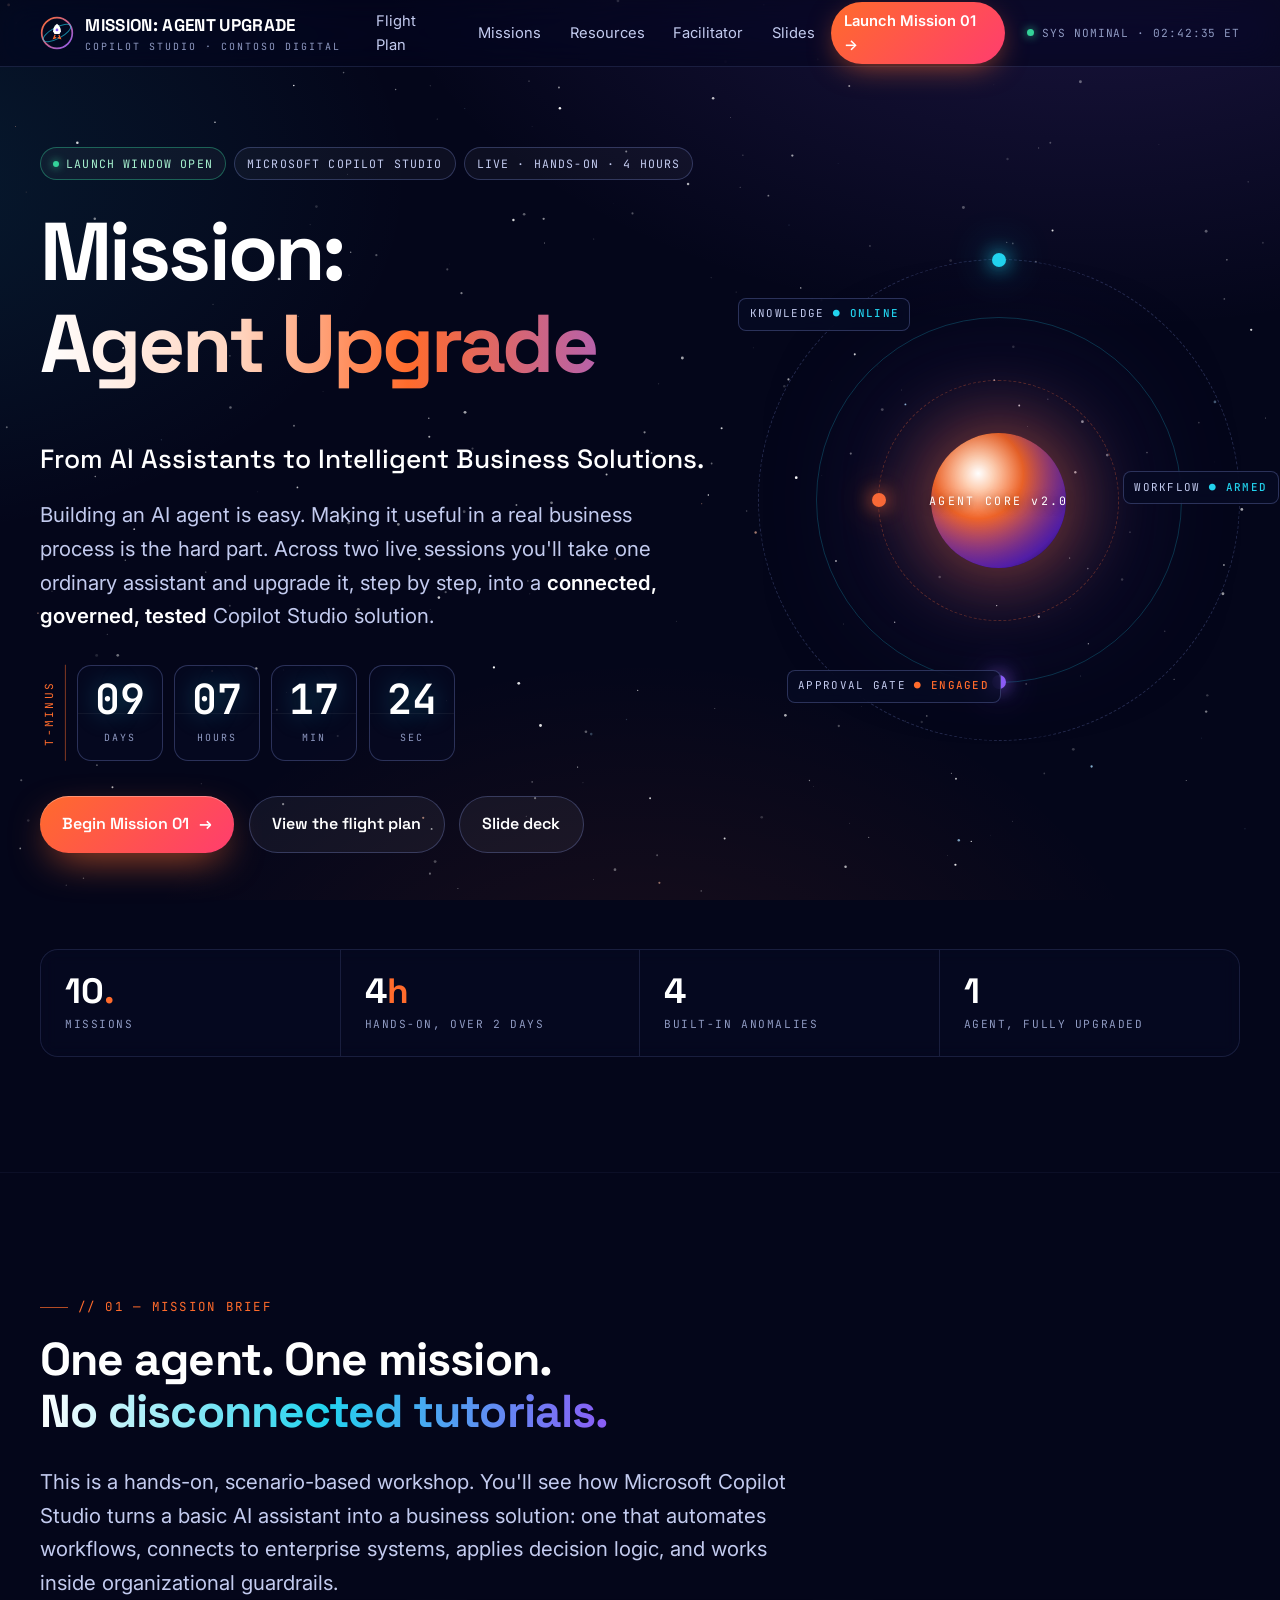
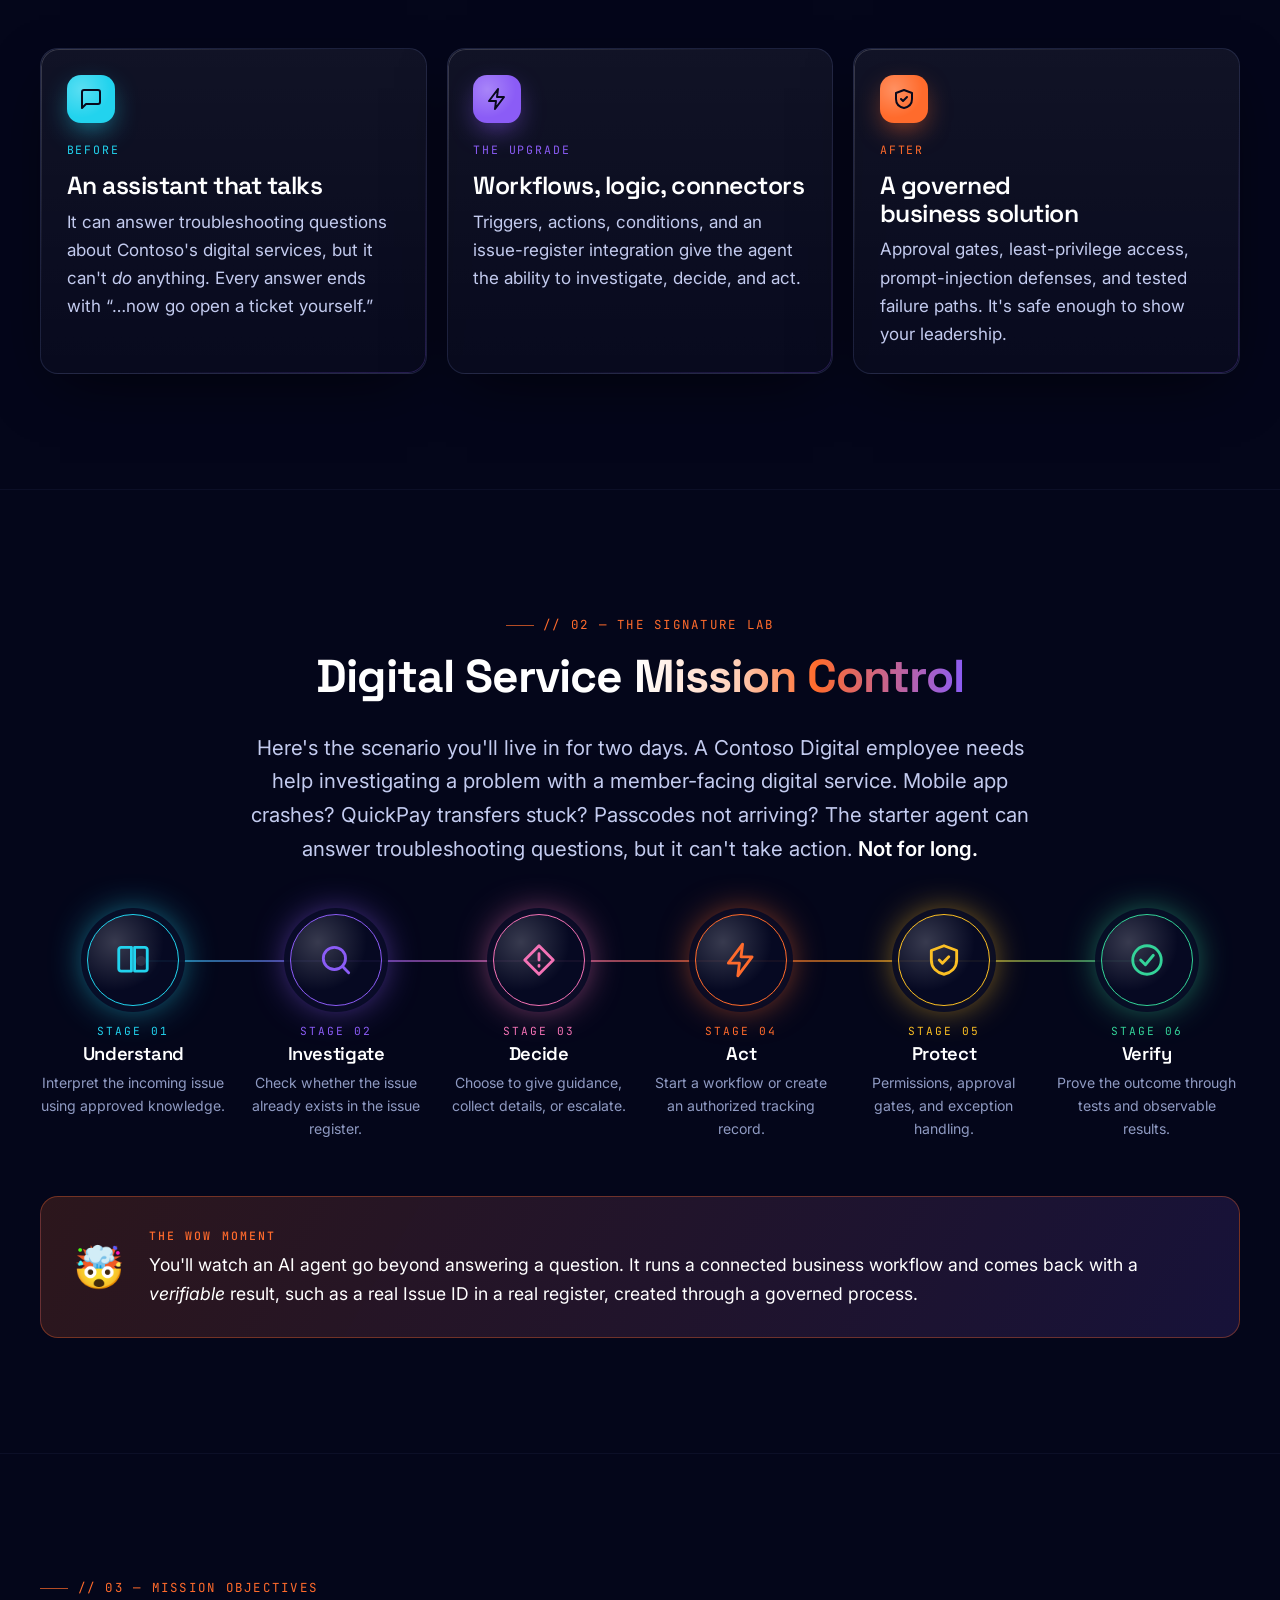
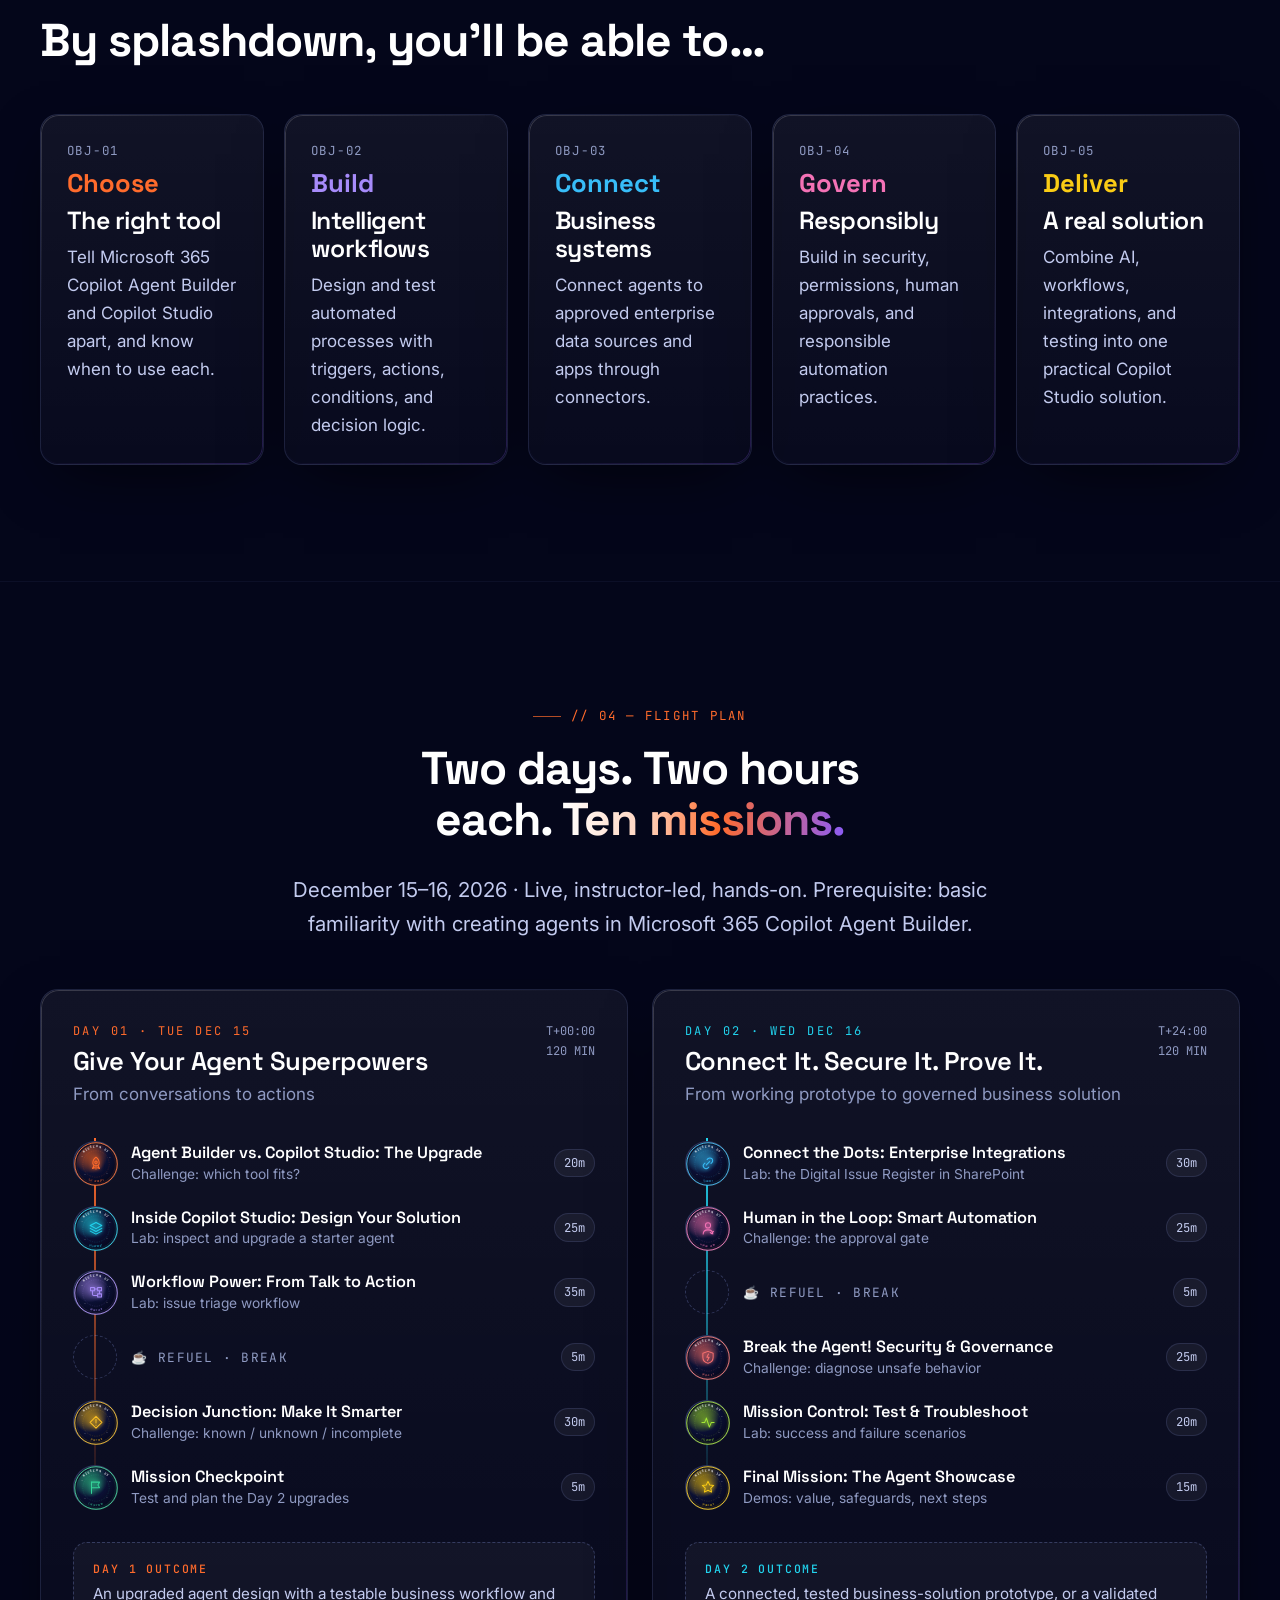
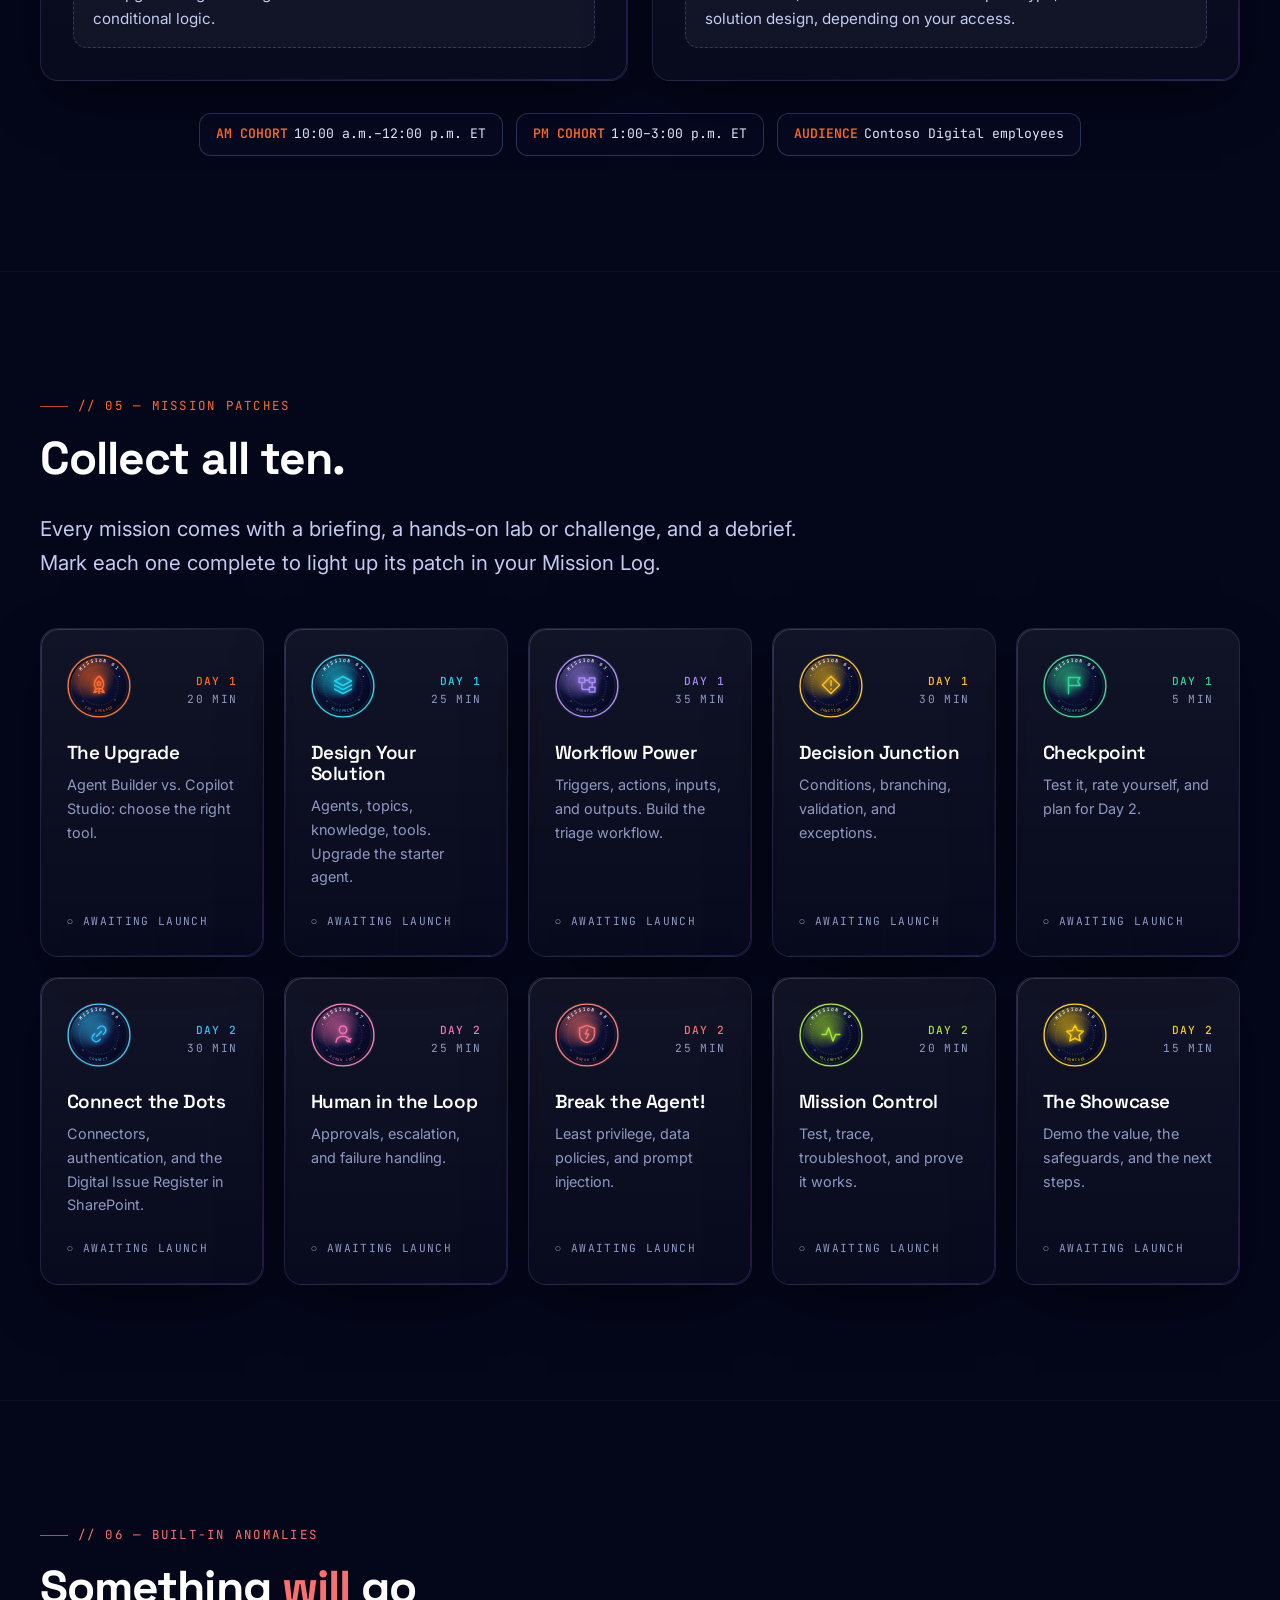
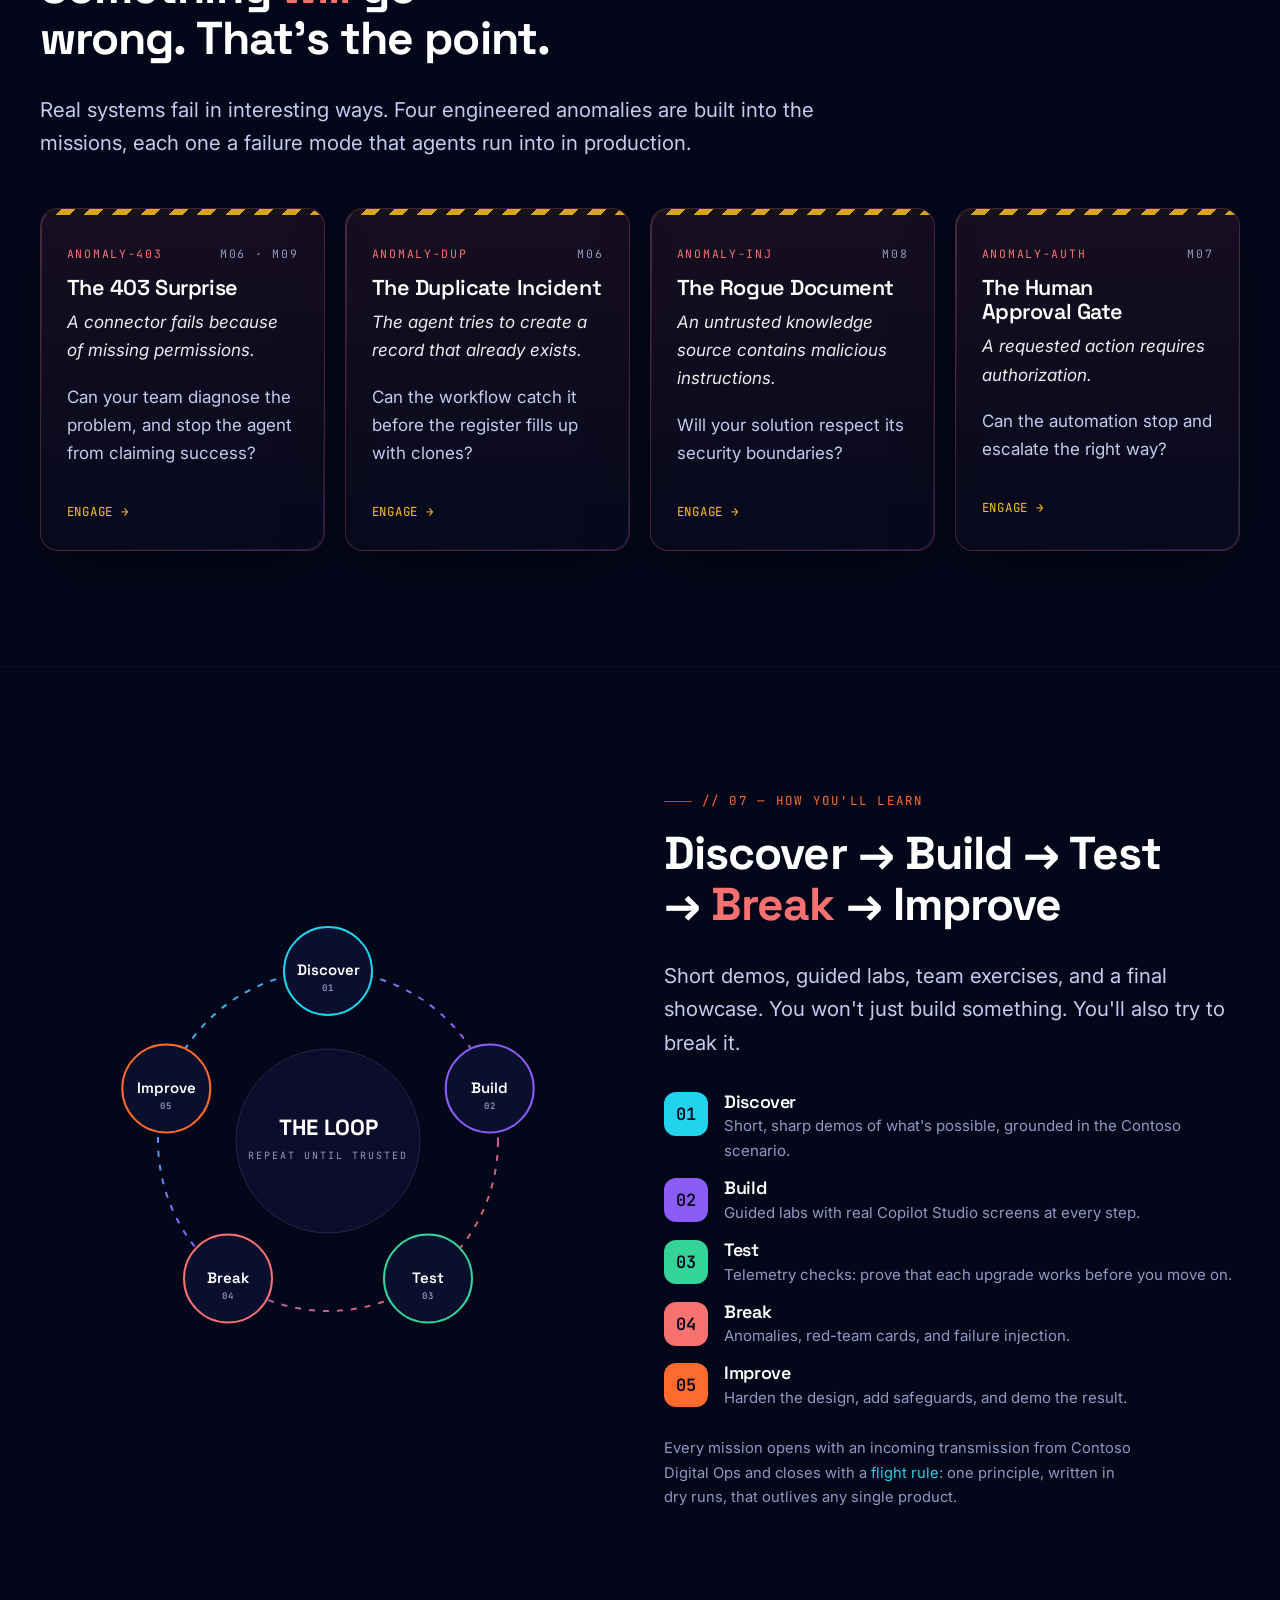
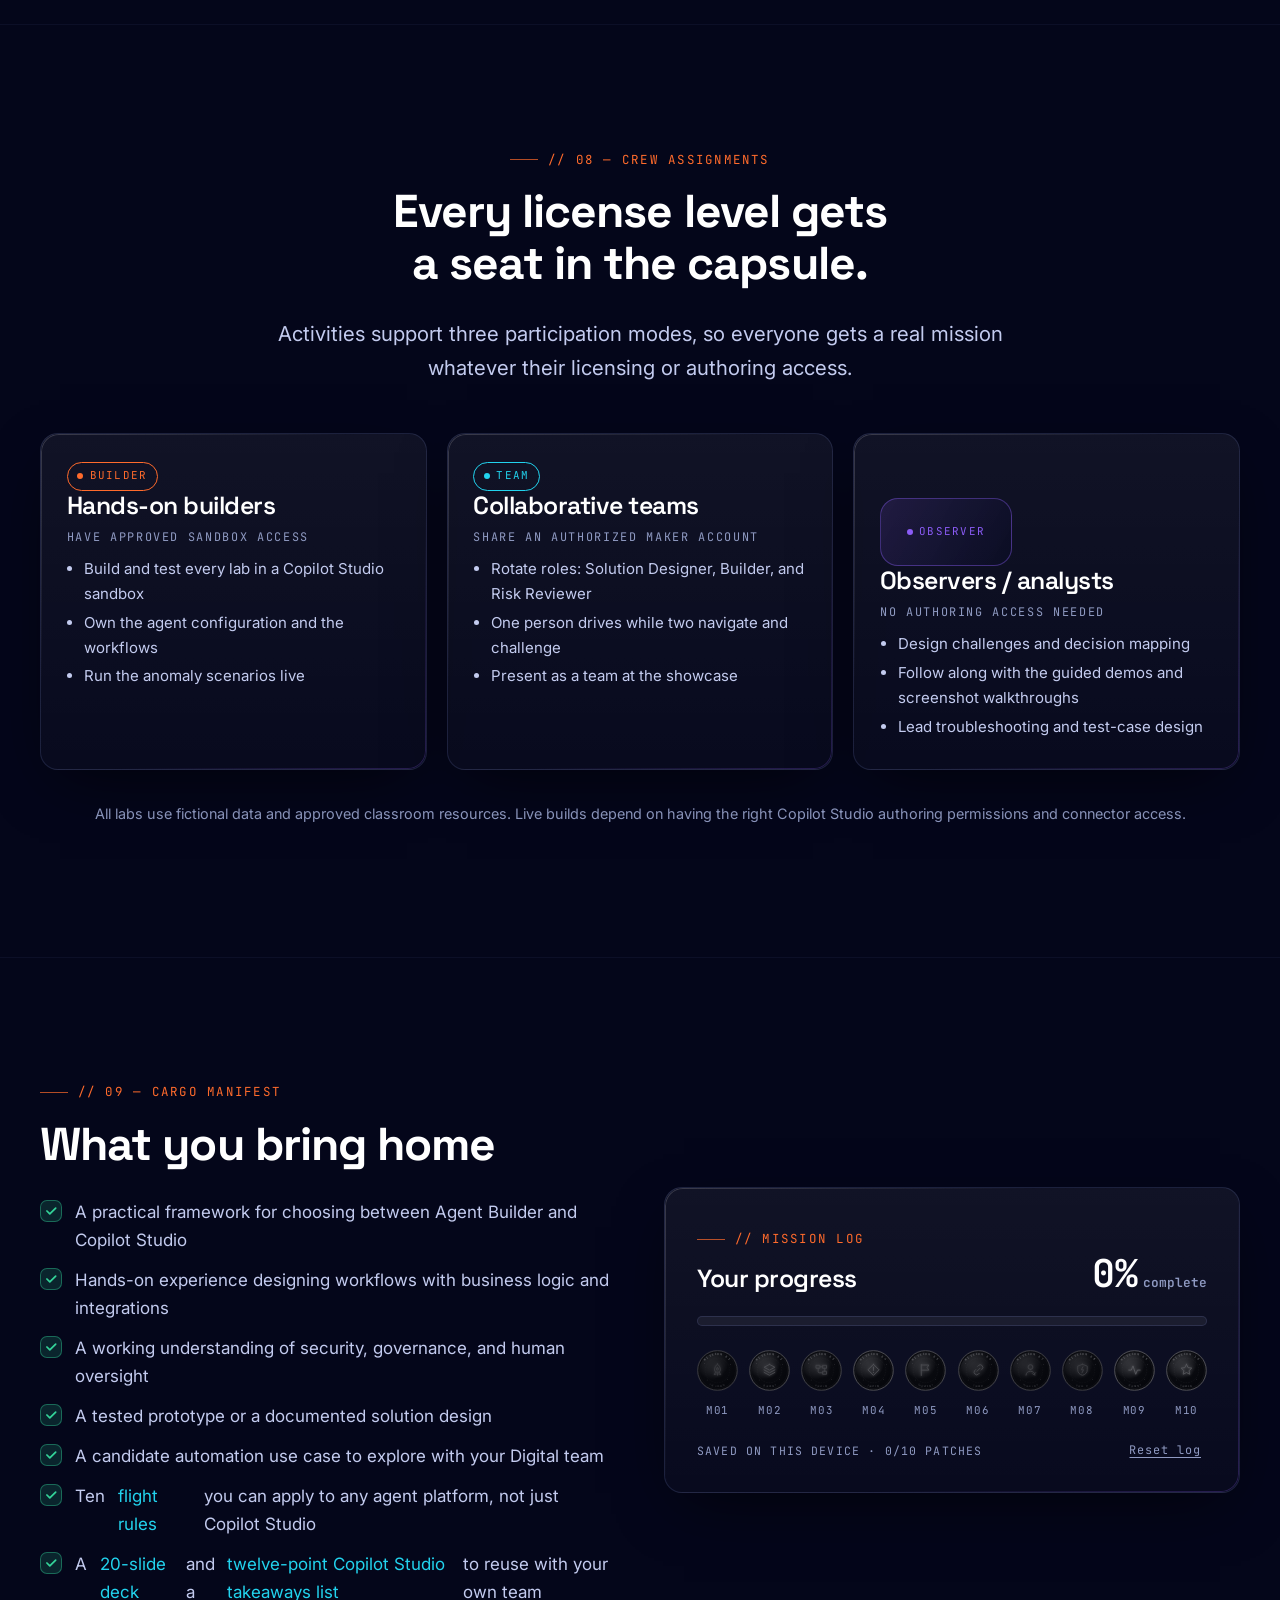
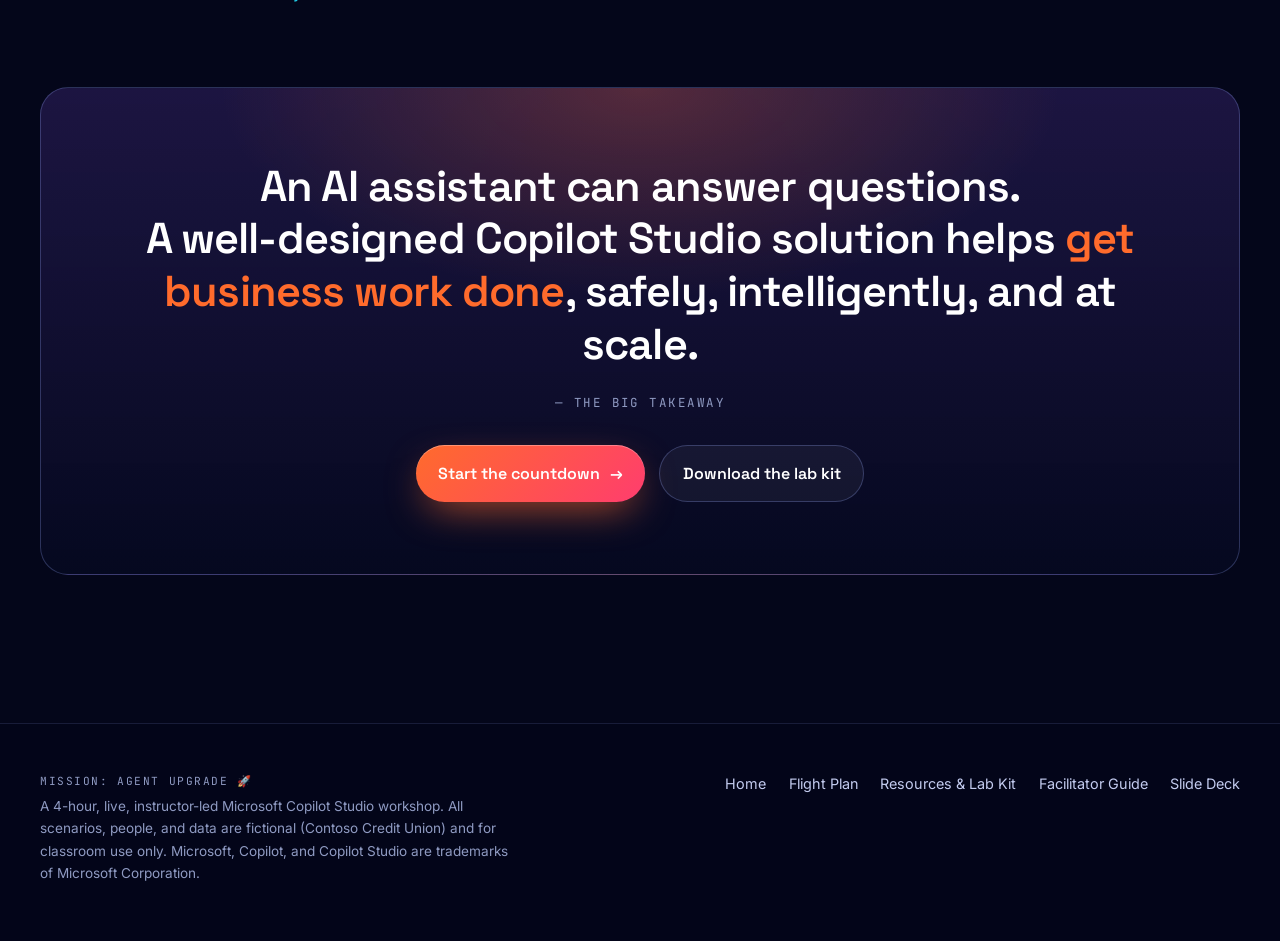
==== commit d19d8bd7: "Pass 3: slide deck, Copilot Studio takeaways on every mission, live-UI corrections, approval lab res" ====
--- a/index.html
+++ b/index.html
@@ -20,7 +20,7 @@
 <a class="brand" href="index.html" aria-label="Mission: Agent Upgrade home"><svg viewBox="0 0 40 40" aria-hidden="true"><defs><linearGradient id="bl" x1="0" y1="0" x2="1" y2="1"><stop offset="0" stop-color="#ff6b2c"/><stop offset="1" stop-color="#8b5cf6"/></linearGradient></defs><circle cx="20" cy="20" r="18" fill="none" stroke="url(#bl)" stroke-width="2"/><ellipse cx="20" cy="20" rx="18" ry="6.5" fill="none" stroke="#22d3ee" stroke-opacity=".6" stroke-width="1.2" transform="rotate(-28 20 20)"/><path d="M20 9c3 2 4.6 5.4 4.6 8.8l-1.6 3.4h-6l-1.6-3.4C15.4 14.4 17 11 20 9z" fill="#fff"/><path d="M17.6 22.6 16 26.5l2.6-1M22.4 22.6 24 26.5l-2.6-1" stroke="#ff6b2c" stroke-width="1.4" fill="none" stroke-linecap="round"/><circle cx="20" cy="16.4" r="1.6" fill="#8b5cf6"/></svg>
 <span>MISSION: AGENT UPGRADE<small>Copilot Studio · Contoso Digital</small></span></a>
 <button class="menu-btn" aria-expanded="false" aria-controls="nav">Menu</button>
-<nav class="nav" id="nav"><a href="index.html#flight-plan">Flight Plan</a><a href="index.html#missions">Missions</a><a href="resources.html">Resources</a><a href="facilitator.html">Facilitator</a><a class="cta" href="missions/m01.html">Launch Mission 01 →</a></nav>
+<nav class="nav" id="nav"><a href="index.html#flight-plan">Flight Plan</a><a href="index.html#missions">Missions</a><a href="resources.html">Resources</a><a href="facilitator.html">Facilitator</a><a href="slides/">Slides</a><a class="cta" href="missions/m01.html">Launch Mission 01 →</a></nav>
 <div class="telemetry" aria-hidden="true"><span class="dot"></span><span>SYS NOMINAL</span><span>·</span><span id="met">--:--:-- ET</span></div>
 </div></header>
 <main id="main">
@@ -46,6 +46,7 @@
       <div class="btn-row rv d4">
         <a class="btn primary" href="missions/m01.html">Begin Mission 01 <span class="arrow">→</span></a>
         <a class="btn" href="#flight-plan">View the flight plan</a>
+        <a class="btn" href="slides/">Slide deck</a>
       </div>
     </div>
     <div class="hero-visual rv d2" aria-hidden="true">
@@ -78,7 +79,7 @@
     <div class="sh rv">
       <span class="eyebrow">// 01 — Mission brief</span>
       <h2>One agent. One mission. <span class="grad-cool">No disconnected tutorials.</span></h2>
-      <p class="lead">This is an immersive, scenario-based workshop. You'll see how Microsoft Copilot Studio turns a basic AI assistant into a business solution: one that automates workflows, connects to enterprise systems, applies decision logic, and works inside organizational guardrails.</p>
+      <p class="lead">This is a hands-on, scenario-based workshop. You'll see how Microsoft Copilot Studio turns a basic AI assistant into a business solution: one that automates workflows, connects to enterprise systems, applies decision logic, and works inside organizational guardrails.</p>
     </div>
     <div class="grid g3">
       <div class="card rv d1" style="--accent:var(--cyan)">
@@ -167,7 +168,7 @@
       <div class="card day rv d2" style="--accent:var(--cyan)">
         <div class="day-head"><div><div class="day-num">Day 02 · Wed Dec 16</div><h3>Connect It. Secure It. Prove It.</h3><p class="tagline">From working prototype to governed business solution</p></div><div class="day-date">T+24:00<br>120 MIN</div></div>
         <ol class="tl">
-          <li data-mission-link="6"><span class="pt" data-patch="6"></span><a href="missions/m06.html">Connect the Dots: Enterprise Integrations<span class="desc">Lab: SharePoint issue register</span></a><span class="min">30m</span></li>
+          <li data-mission-link="6"><span class="pt" data-patch="6"></span><a href="missions/m06.html">Connect the Dots: Enterprise Integrations<span class="desc">Lab: the Digital Issue Register in SharePoint</span></a><span class="min">30m</span></li>
           <li data-mission-link="7"><span class="pt" data-patch="7"></span><a href="missions/m07.html">Human in the Loop: Smart Automation<span class="desc">Challenge: the approval gate</span></a><span class="min">25m</span></li>
           <li class="brk"><span class="pt"></span><span class="label">☕ Refuel · break</span><span class="min">5m</span></li>
           <li data-mission-link="8"><span class="pt" data-patch="8"></span><a href="missions/m08.html">Break the Agent! Security &amp; Governance<span class="desc">Challenge: diagnose unsafe behavior</span></a><span class="min">25m</span></li>
@@ -199,7 +200,7 @@
       <a class="card hover mcard rv d3" data-mission-link="3" style="--c:#a78bfa" href="missions/m03.html"><div class="top"><span data-patch="3"></span><span class="meta"><b>Day 1</b>35 min</span></div><h3>Workflow Power</h3><p>Triggers, actions, inputs, and outputs. Build the triage workflow.</p><span class="state">○ AWAITING LAUNCH</span></a>
       <a class="card hover mcard rv d4" data-mission-link="4" style="--c:#fbbf24" href="missions/m04.html"><div class="top"><span data-patch="4"></span><span class="meta"><b>Day 1</b>30 min</span></div><h3>Decision Junction</h3><p>Conditions, branching, validation, and exceptions.</p><span class="state">○ AWAITING LAUNCH</span></a>
       <a class="card hover mcard rv d5" data-mission-link="5" style="--c:#34d399" href="missions/m05.html"><div class="top"><span data-patch="5"></span><span class="meta"><b>Day 1</b>5 min</span></div><h3>Checkpoint</h3><p>Test it, rate yourself, and plan for Day 2.</p><span class="state">○ AWAITING LAUNCH</span></a>
-      <a class="card hover mcard rv d1" data-mission-link="6" style="--c:#38bdf8" href="missions/m06.html"><div class="top"><span data-patch="6"></span><span class="meta"><b>Day 2</b>30 min</span></div><h3>Connect the Dots</h3><p>Connectors, authentication, and the SharePoint issue register.</p><span class="state">○ AWAITING LAUNCH</span></a>
+      <a class="card hover mcard rv d1" data-mission-link="6" style="--c:#38bdf8" href="missions/m06.html"><div class="top"><span data-patch="6"></span><span class="meta"><b>Day 2</b>30 min</span></div><h3>Connect the Dots</h3><p>Connectors, authentication, and the Digital Issue Register in SharePoint.</p><span class="state">○ AWAITING LAUNCH</span></a>
       <a class="card hover mcard rv d2" data-mission-link="7" style="--c:#f472b6" href="missions/m07.html"><div class="top"><span data-patch="7"></span><span class="meta"><b>Day 2</b>25 min</span></div><h3>Human in the Loop</h3><p>Approvals, escalation, and failure handling.</p><span class="state">○ AWAITING LAUNCH</span></a>
       <a class="card hover mcard rv d3" data-mission-link="8" style="--c:#f87171" href="missions/m08.html"><div class="top"><span data-patch="8"></span><span class="meta"><b>Day 2</b>25 min</span></div><h3>Break the Agent!</h3><p>Least privilege, data policies, and prompt injection.</p><span class="state">○ AWAITING LAUNCH</span></a>
       <a class="card hover mcard rv d4" data-mission-link="9" style="--c:#a3e635" href="missions/m09.html"><div class="top"><span data-patch="9"></span><span class="meta"><b>Day 2</b>20 min</span></div><h3>Mission Control</h3><p>Test, trace, troubleshoot, and prove it works.</p><span class="state">○ AWAITING LAUNCH</span></a>
@@ -214,7 +215,7 @@
     <div class="sh rv">
       <span class="eyebrow" style="color:var(--red)">// 06 — Built-in anomalies</span>
       <h2>Something <span style="color:var(--red)">will</span> go wrong. That's the point.</h2>
-      <p class="lead">Real systems fail in interesting ways. Four engineered anomalies are hidden in the missions, each one a failure mode that agents run into in production.</p>
+      <p class="lead">Real systems fail in interesting ways. Four engineered anomalies are built into the missions, each one a failure mode that agents run into in production.</p>
     </div>
     <div class="grid g4">
       <a class="card hover anomaly rv d1" href="missions/m09.html#anomaly-403"><span class="hazard"></span><div class="code"><span>ANOMALY-403</span><span>M06 · M09</span></div><h3>The 403 Surprise</h3><p class="q">A connector fails because of missing permissions.</p><p>Can your team diagnose the problem, and stop the agent from claiming success?</p><span class="go">ENGAGE →</span></a>
@@ -271,7 +272,7 @@
     <div class="grid g3">
       <div class="card mode rv d1" style="--accent:var(--orange)"><span class="mode-badge builder">Builder</span><h3>Hands-on builders</h3><div class="who">Have approved sandbox access</div><ul><li>Build and test every lab in a Copilot Studio sandbox</li><li>Own the agent configuration and the workflows</li><li>Run the anomaly scenarios live</li></ul></div>
       <div class="card mode rv d2" style="--accent:var(--cyan)"><span class="mode-badge team">Team</span><h3>Collaborative teams</h3><div class="who">Share an authorized maker account</div><ul><li>Rotate roles: Solution Designer, Builder, and Risk Reviewer</li><li>One person drives while two navigate and challenge</li><li>Present as a team at the showcase</li></ul></div>
-      <div class="card mode rv d3" style="--accent:var(--violet)"><span class="mode-badge observer">Observer</span><h3>Observer / analysts</h3><div class="who">No authoring access needed</div><ul><li>Design challenges and decision mapping</li><li>Follow along with the guided demos and screenshot walkthroughs</li><li>Lead troubleshooting and test-case design</li></ul></div>
+      <div class="card mode rv d3" style="--accent:var(--violet)"><span class="mode-badge observer">Observer</span><h3>Observers / analysts</h3><div class="who">No authoring access needed</div><ul><li>Design challenges and decision mapping</li><li>Follow along with the guided demos and screenshot walkthroughs</li><li>Lead troubleshooting and test-case design</li></ul></div>
     </div>
     <p class="center muted rv" style="margin-top:2rem;font-size:.9rem">All labs use fictional data and approved classroom resources. Live builds depend on having the right Copilot Studio authoring permissions and connector access.</p>
   </div>
@@ -291,6 +292,7 @@
           <li>A tested prototype or a documented solution design</li>
           <li>A candidate automation use case to explore with your Digital team</li>
           <li>Ten <a href="resources.html#flight-rules">flight rules</a> you can apply to any agent platform, not just Copilot Studio</li>
+          <li>A <a href="slides/">20-slide deck</a> and a <a href="resources.html#takeaways">twelve-point Copilot Studio takeaways list</a> to reuse with your own team</li>
         </ul>
       </div>
       <div class="card mlog rv d2" id="mission-log">
@@ -314,7 +316,7 @@
     <div class="quote rv" style="margin-top:5rem">
       <blockquote>An AI assistant can answer questions.<br>A well-designed Copilot Studio solution helps <em>get business work done</em>, safely, intelligently, and at scale.</blockquote>
       <cite>— The big takeaway</cite>
-      <div class="btn-row" style="justify-content:center;margin-top:2rem"><a class="btn primary" href="missions/m01.html">Start the countdown <span class="arrow">→</span></a><a class="btn" href="resources.html">Download the lab kit</a></div>
+      <div class="btn-row" style="justify-content:center;margin-top:2rem"><a class="btn primary" href="missions/m01.html">Start the countdown <span class="arrow">→</span></a><a class="btn" href="resources.html#lab-kit">Download the lab kit</a></div>
     </div>
   </div>
 </section>
@@ -322,7 +324,7 @@
 </main>
 <footer class="footer"><div class="wrap">
 <div><div class="sig">Mission: Agent Upgrade 🚀</div><p>A 4-hour, live, instructor-led Microsoft Copilot Studio workshop. All scenarios, people, and data are fictional (Contoso Credit Union) and for classroom use only. Microsoft, Copilot, and Copilot Studio are trademarks of Microsoft Corporation.</p></div>
-<nav aria-label="Footer"><a href="index.html">Home</a><a href="index.html#flight-plan">Flight Plan</a><a href="resources.html">Resources & Lab Kit</a><a href="facilitator.html">Facilitator Guide</a></nav>
+<nav aria-label="Footer"><a href="index.html">Home</a><a href="index.html#flight-plan">Flight Plan</a><a href="resources.html">Resources & Lab Kit</a><a href="facilitator.html">Facilitator Guide</a><a href="slides/">Slide Deck</a></nav>
 </div></footer>
 <script src="assets/js/main.js"></script>
 </body>
--- a/assets/css/style.css
+++ b/assets/css/style.css
@@ -765,3 +765,13 @@
 .frules p{margin:0 0 .5rem;font-size:.92rem;color:var(--text-2)}
 .frules a{font-family:var(--mono);font-size:.7rem;letter-spacing:.14em;text-transform:uppercase;color:var(--c)}
 .frules a:hover{color:#fff}
+
+/* Copilot Studio takeaways (debrief, pass 3) */
+.debrief .cs-notes{margin:0 0 2rem;padding:1.3rem 1.5rem;border-radius:16px;background:rgba(4,6,26,.55);border:1px solid var(--line-2);border-left:3px solid var(--accent)}
+.debrief .cs-notes .cs-k{font-family:var(--mono);font-size:.7rem;letter-spacing:.18em;text-transform:uppercase;color:var(--accent);display:flex;align-items:center;gap:.55rem;margin-bottom:.8rem}
+.debrief .cs-notes .cs-k::before{content:"";width:8px;height:8px;border-radius:50%;background:var(--accent);box-shadow:0 0 10px var(--accent)}
+.debrief .cs-notes ul{margin:0;padding:0;list-style:none;display:grid;grid-template-columns:repeat(auto-fit,minmax(300px,1fr));gap:.6rem 1.6rem}
+.debrief .cs-notes li{position:relative;padding-left:1.25rem;font-size:.94rem;color:var(--text-2);line-height:1.5}
+.debrief .cs-notes li::before{content:"▸";position:absolute;left:0;top:0;color:var(--accent)}
+.debrief .cs-notes li b{color:#fff;font-weight:600}
+.debrief .cs-notes code{font-size:.84em}
